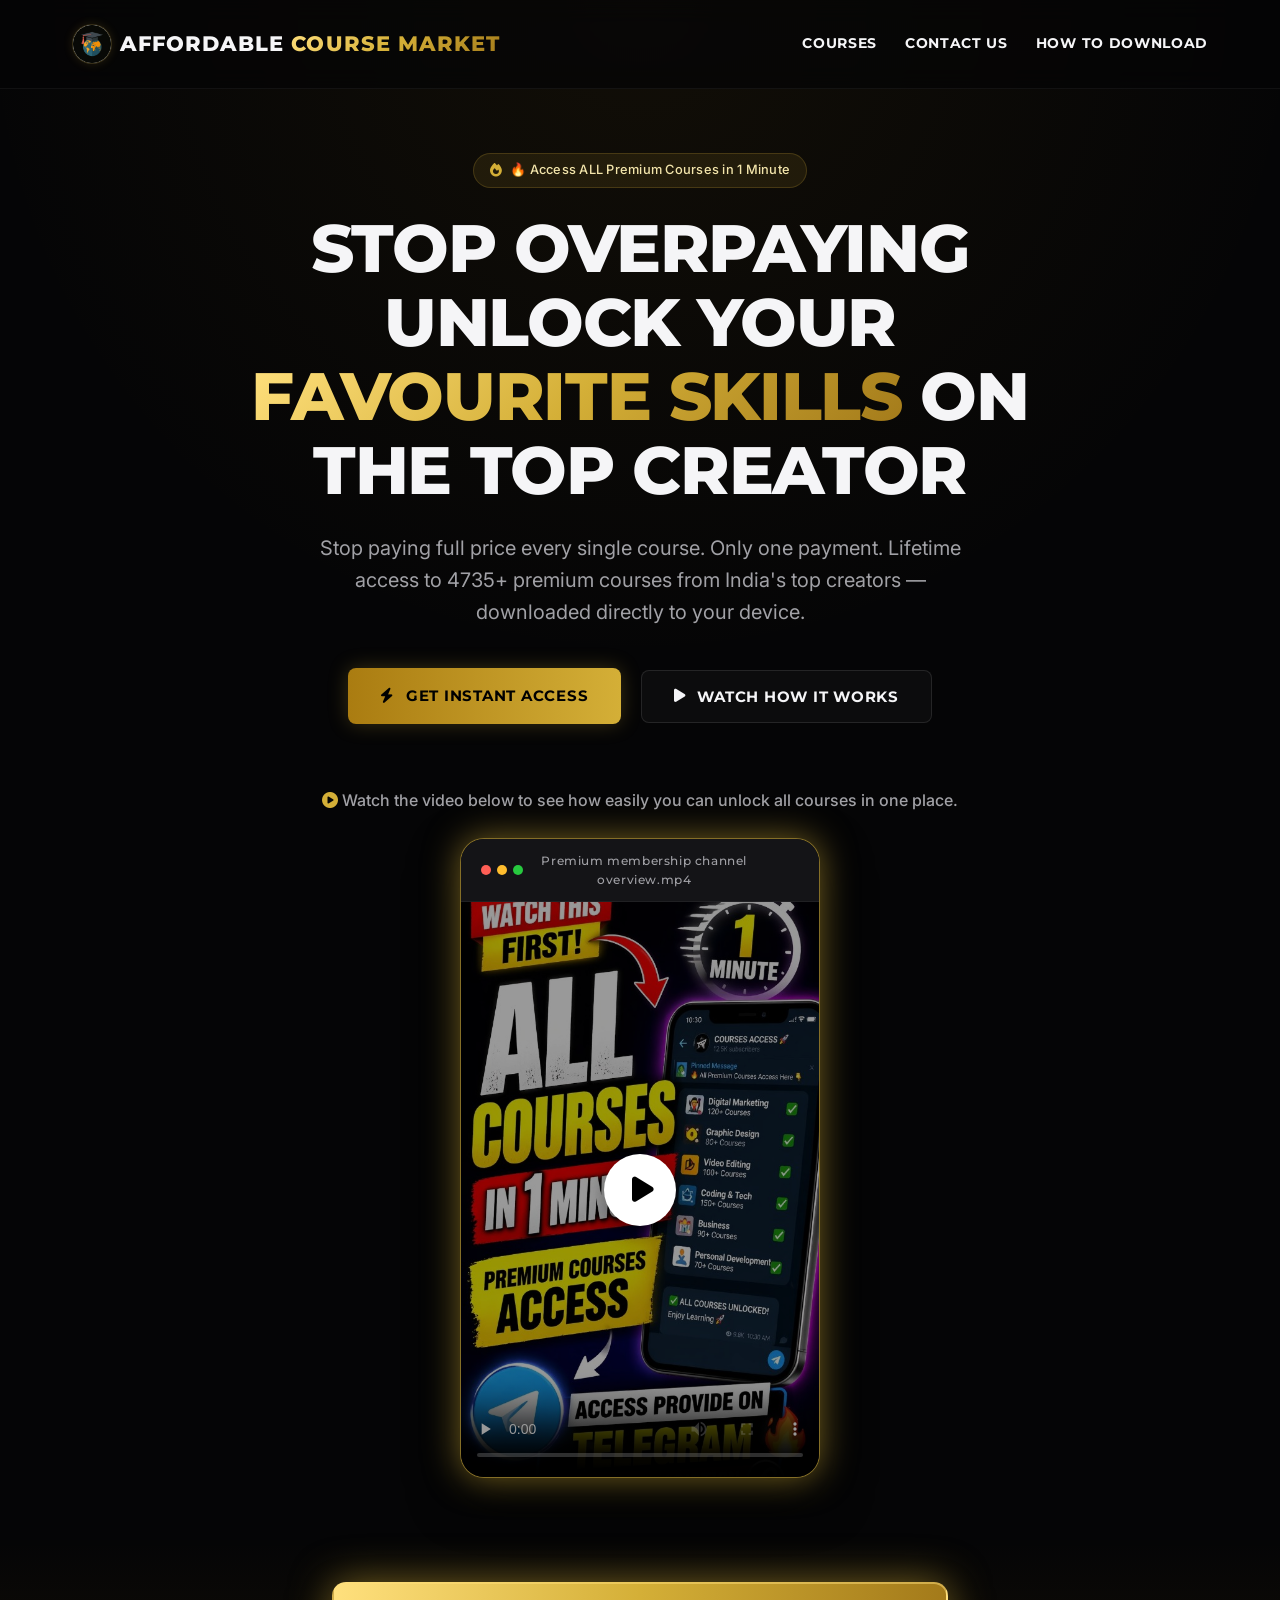
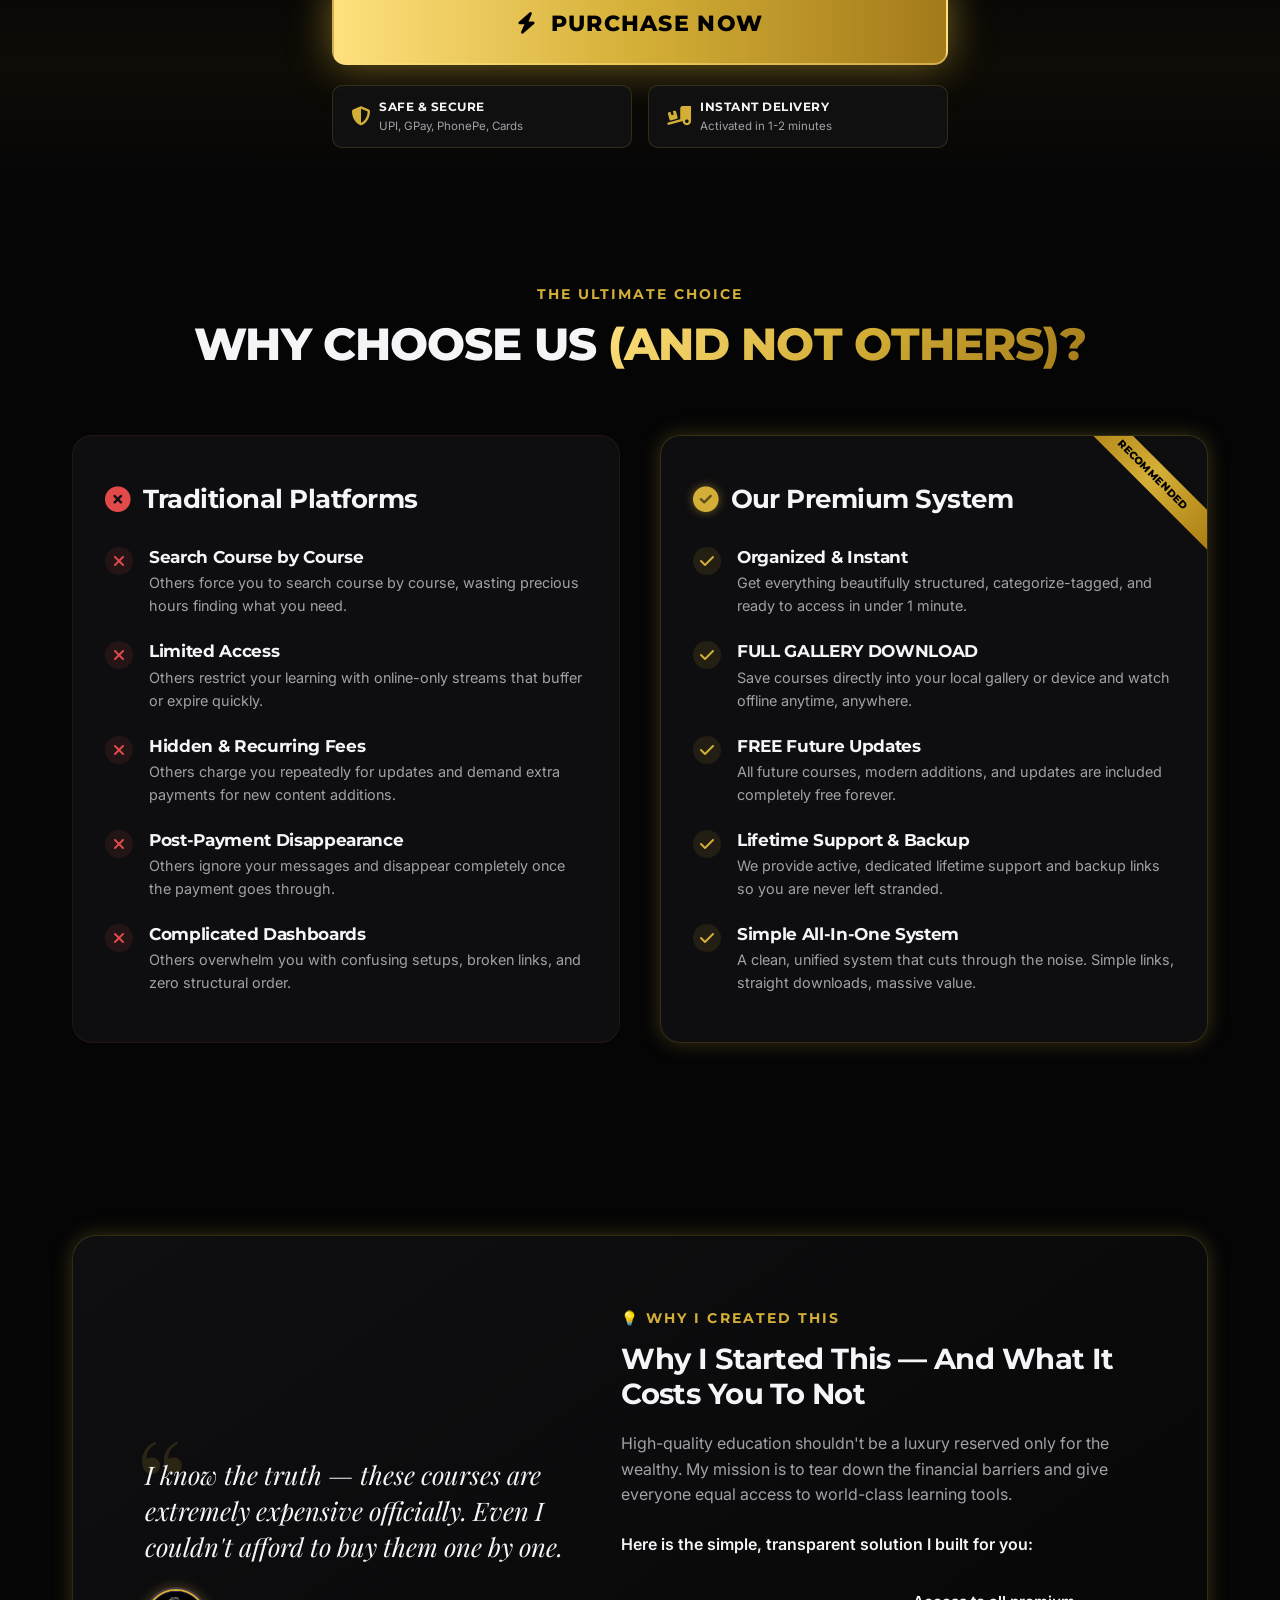
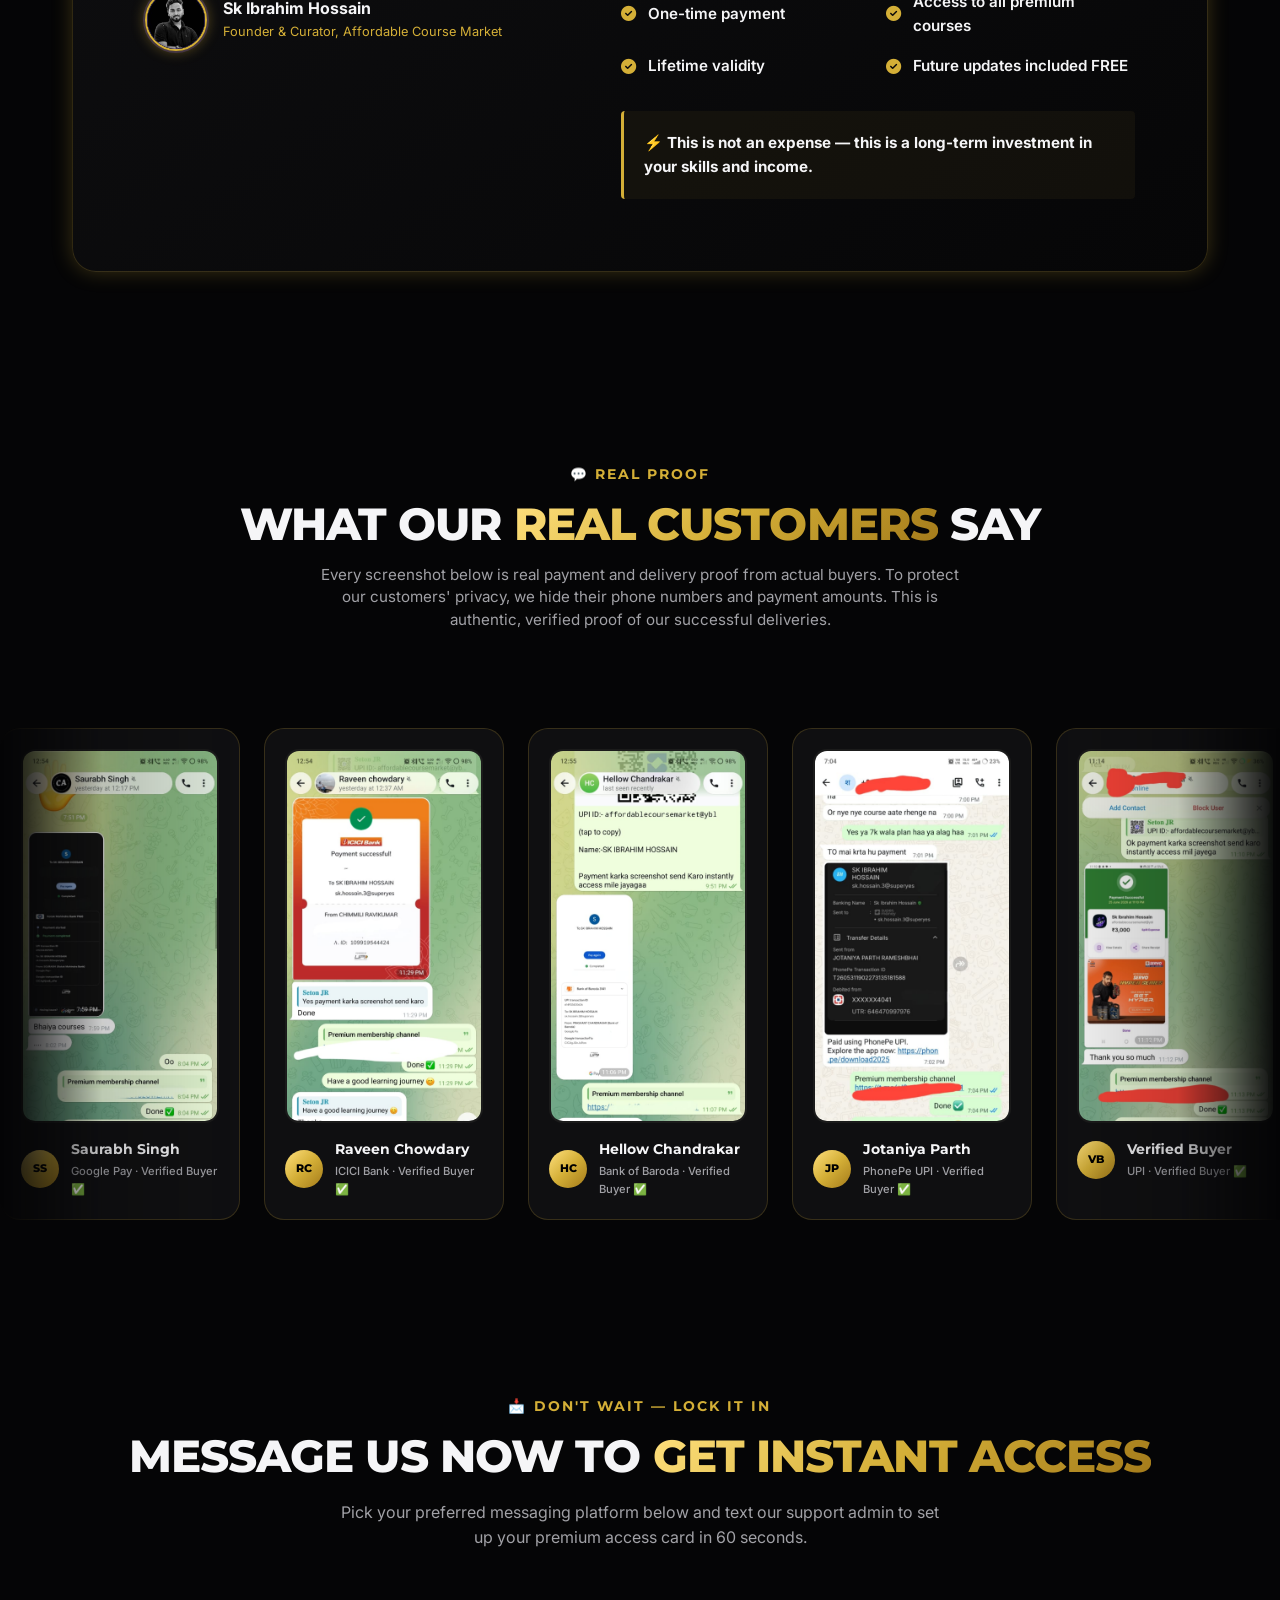
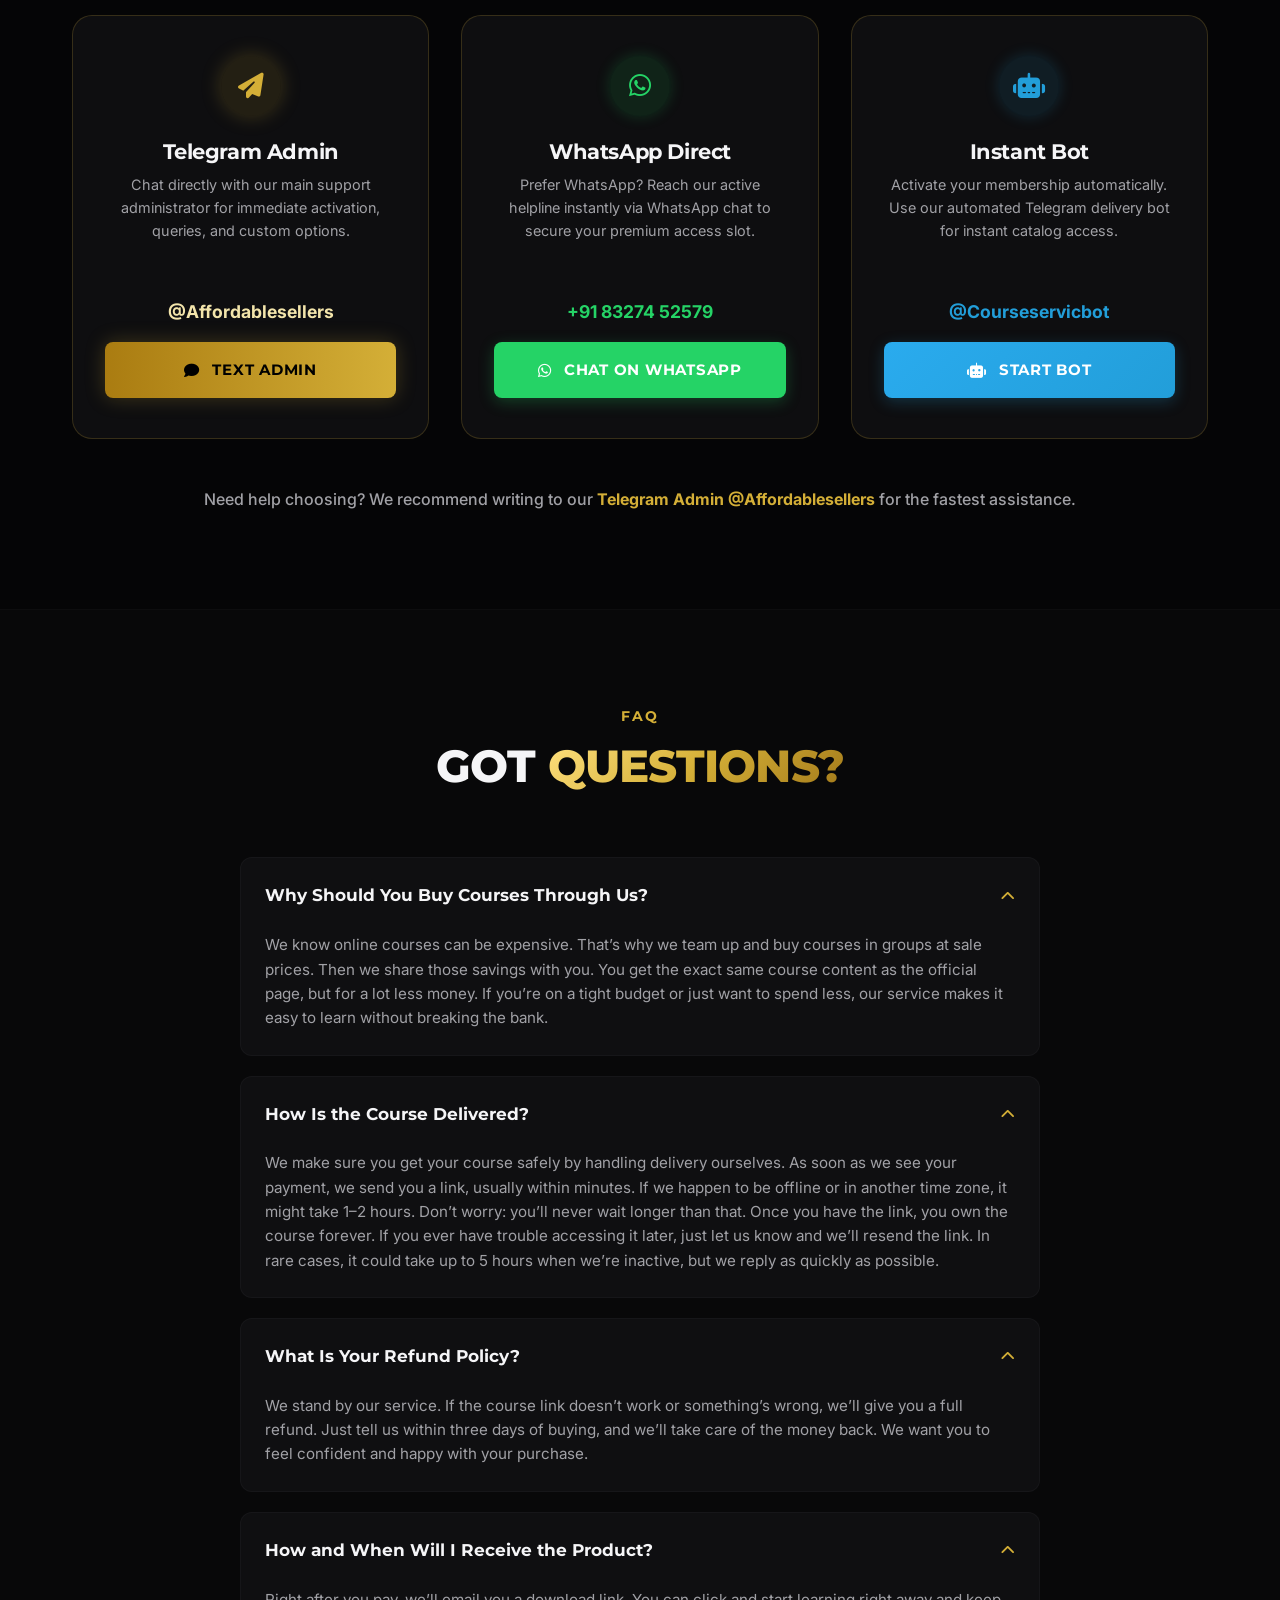
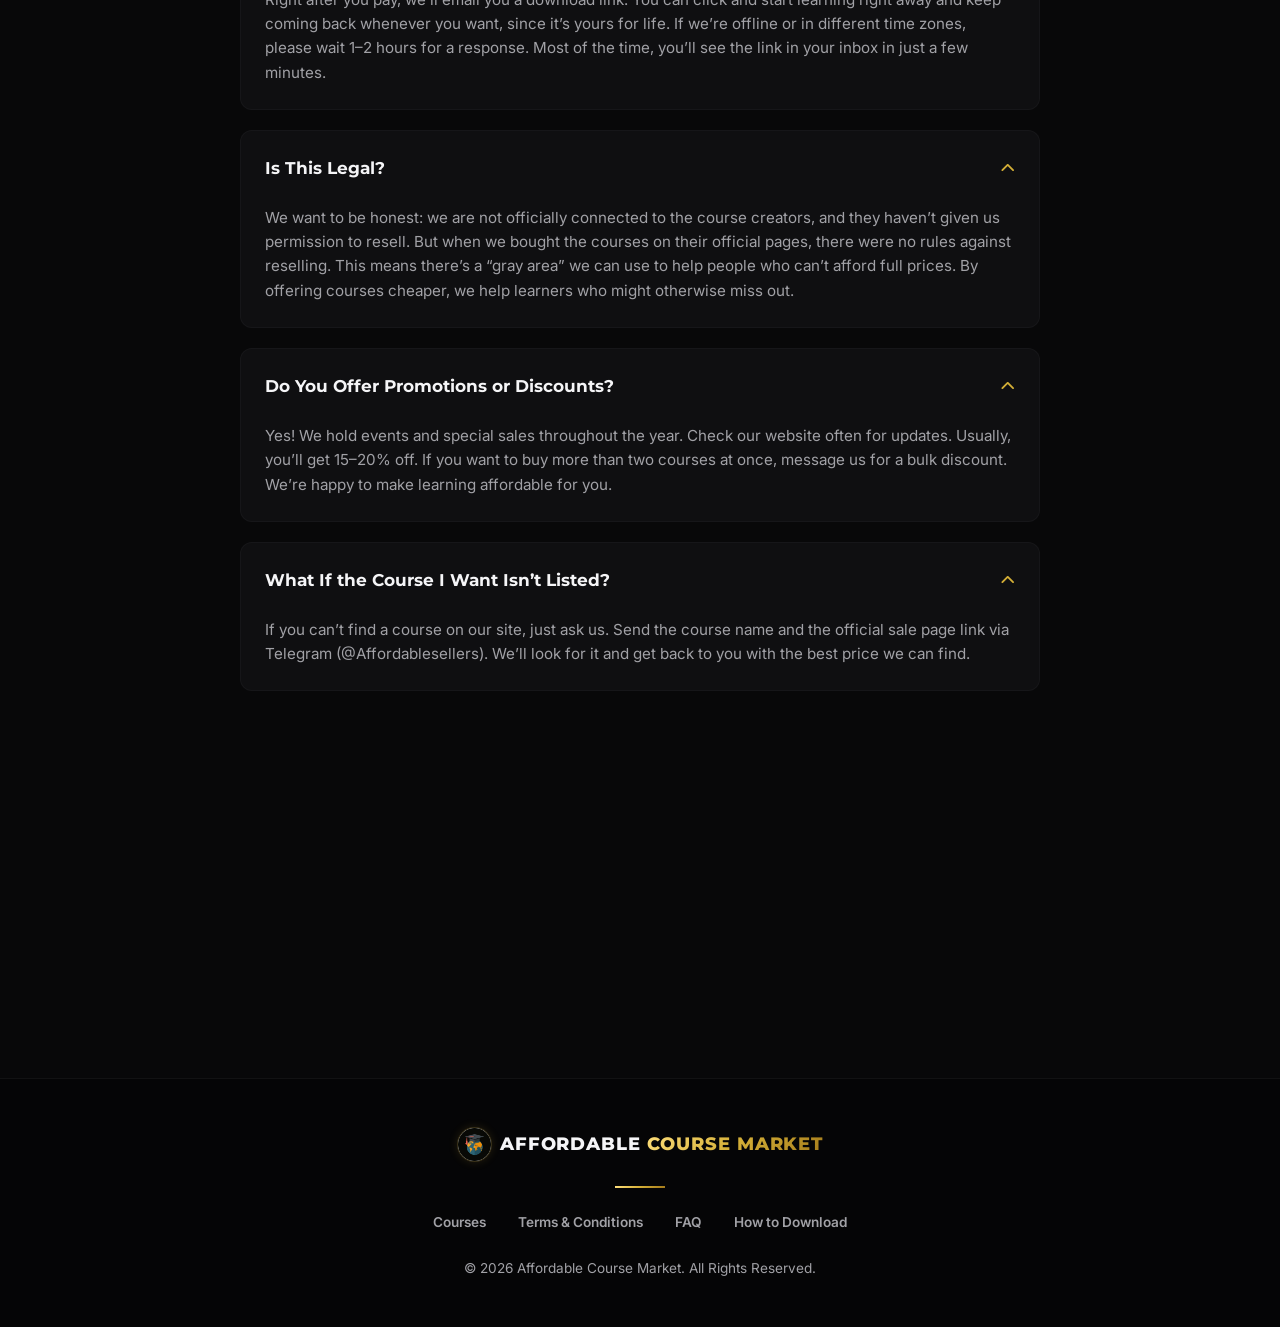
==== index.html @ 2d3ac6ec "Update Get Instant Access and Purchase Now buttons to link to courses.html" ====
<!DOCTYPE html>
<html lang="en">
<head>
    <meta charset="UTF-8">
    <meta name="viewport" content="width=device-width, initial-scale=1.0">
    <title>Affordable Course Market — Access Premium Courses Instantly</title>
    <meta name="description" content="Unlock ALL Premium Courses in just 1 minute. One payment. Lifetime access to 4735+ premium courses from India's top creators — downloaded directly to your device.">
    
    <!-- Google Fonts -->
    <link rel="preconnect" href="https://fonts.googleapis.com">
    <link rel="preconnect" href="https://fonts.gstatic.com" crossorigin>
    
    <!-- FontAwesome for Premium Icons -->
    <link rel="stylesheet" href="https://cdnjs.cloudflare.com/ajax/libs/font-awesome/6.4.0/css/all.min.css">
    
    <!-- Custom Stylesheet -->
    <link rel="stylesheet" href="style.css?v=1.2">
</head>
<body>

    <!-- --- Header / Navigation --- -->
    <header>
        <div class="container nav-container">
            <a href="#" class="logo">
                <img src="assets/logo.png" alt="Affordable Course Market Logo" class="logo-img">
                <span>Affordable <span class="gold-text">Course Market</span></span>
            </a>
            
            <nav class="nav-menu">
                <ul class="nav-links">
                    <li><a href="courses.html" class="nav-link">Courses</a></li>
                    <li><a href="#cta-hub" class="nav-link">Contact Us</a></li>
                    <li><a href="#" class="nav-link" id="open-download-nav">How to Download</a></li>
                </ul>
            </nav>
            

        </div>
    </header>

    <!-- --- Hero Section --- -->
    <section class="hero">
        <div class="container">
            <div class="hero-badge reveal">
                <div class="announcement-pill">
                    <i class="fa-solid fa-fire"></i>
                    <span>🔥 Access ALL Premium Courses in 1 Minute</span>
                </div>
            </div>
            
            <h1 class="hero-title reveal">
                Stop Overpaying <br>
                Unlock Your <span class="gold-text">Favourite Skills</span> On the Top Creator
            </h1>
            
            <p class="hero-subtitle reveal">
                Stop paying full price every single course. Only one payment. Lifetime access to 4735+ premium courses from India's top creators — downloaded directly to your device.
            </p>
            
            <div class="hero-ctas reveal">
                <a href="courses.html" class="btn btn-primary">
                    <i class="fa-solid fa-bolt"></i> Get Instant Access
                </a>
                <button class="btn btn-secondary" id="play-video-btn">
                    <i class="fa-solid fa-play"></i> Watch How it Works
                </button>
            </div>

            <!-- --- Video Showcase Section --- -->
            <div class="video-showcase reveal">
                <p class="video-caption" style="margin-bottom: 1.5rem; font-weight: 500; color: var(--text-secondary);">
                    <i class="fa-solid fa-circle-play" style="color: var(--gold-primary);"></i> Watch the video below to see how easily you can unlock all courses in one place.
                </p>
                <div class="video-container" id="main-video-container">
                    <div class="video-header">
                        <div class="window-dots">
                            <span class="red"></span>
                            <span class="yellow"></span>
                            <span class="green"></span>
                        </div>
                        <div class="video-title-bar">Premium membership channel overview.mp4</div>
                        <div style="width: 42px;"></div> <!-- visual spacer -->
                    </div>
                    <div class="video-player-wrapper">
                        <video id="main-video-player" controls preload="none" poster="assets/thumbnail.jpg" style="width: 100%; height: 100%; object-fit: cover; background: #000; border: none; outline: none; display: block;">
                            <source src="assets/Premium%20membership%20channel%20overview.mp4" type="video/mp4">
                            Your browser does not support the video tag.
                        </video>
                        <div class="video-play-overlay" id="video-play-overlay">
                            <div class="play-btn-circle">
                                <i class="fa-solid fa-play"></i>
                            </div>
                        </div>
                    </div>
                </div>
            </div>
        </div>
    </section>

    <!-- --- Purchase Now CTA Strip --- -->
    <section style="padding: 2.5rem 0; background: linear-gradient(180deg, rgba(5,5,6,0) 0%, rgba(170,124,17,0.06) 50%, rgba(5,5,6,0) 100%);">
        <div class="container" style="max-width: 680px;">

            <!-- Purchase Button -->
            <a href="courses.html" id="hero-purchase-btn"
               style="display: flex; align-items: center; justify-content: center; gap: 0.85rem;
                      width: 100%; padding: 1.4rem 2rem;
                      font-size: 1.35rem; font-family: 'Montserrat', sans-serif; font-weight: 800;
                      text-transform: uppercase; letter-spacing: 0.06em;
                      color: #000 !important; text-decoration: none;
                      background: linear-gradient(90deg, #FFE07D 0%, #D4AF37 50%, #A37A1A 100%);
                      border: 2px solid rgba(255,224,125,0.5);
                      border-radius: 14px; cursor: pointer;
                      box-shadow: 0 0 40px rgba(212,175,55,0.55), 0 8px 32px rgba(0,0,0,0.4);
                      animation: btn-glow-pulse 2s infinite;
                      transition: all 0.3s ease; margin-bottom: 1.25rem;">
                <i class="fa-solid fa-bolt"></i> Purchase Now
            </a>

            <!-- Trust Badges Row -->
            <div style="display: flex; gap: 1rem; justify-content: center; flex-wrap: wrap;">
                <div style="display: flex; align-items: center; gap: 0.6rem;
                            background: rgba(18,18,21,0.85); border: 1px solid rgba(212,175,55,0.18);
                            border-radius: 10px; padding: 0.7rem 1.1rem; flex: 1; min-width: 160px;">
                    <i class="fa-solid fa-shield-halved" style="color: var(--gold-primary); font-size: 1.2rem;"></i>
                    <div>
                        <div style="font-family: 'Montserrat',sans-serif; font-weight: 700; font-size: 0.78rem; color: var(--text-primary); text-transform: uppercase; letter-spacing: 0.04em;">Safe &amp; Secure</div>
                        <div style="font-size: 0.72rem; color: var(--text-secondary);">UPI, GPay, PhonePe, Cards</div>
                    </div>
                </div>
                <div style="display: flex; align-items: center; gap: 0.6rem;
                            background: rgba(18,18,21,0.85); border: 1px solid rgba(212,175,55,0.18);
                            border-radius: 10px; padding: 0.7rem 1.1rem; flex: 1; min-width: 160px;">
                    <i class="fa-solid fa-truck-ramp-box" style="color: var(--gold-primary); font-size: 1.2rem;"></i>
                    <div>
                        <div style="font-family: 'Montserrat',sans-serif; font-weight: 700; font-size: 0.78rem; color: var(--text-primary); text-transform: uppercase; letter-spacing: 0.04em;">Instant Delivery</div>
                        <div style="font-size: 0.72rem; color: var(--text-secondary);">Activated in 1-2 minutes</div>
                    </div>
                </div>
            </div>

        </div>
    </section>

    <!-- --- Us vs Others (Comparison) --- -->
    <section id="why-choose-us" class="comparison">
        <div class="container">
            <div class="section-header reveal">
                <span class="section-subtitle">The Ultimate Choice</span>
                <h2 class="section-title">Why Choose Us <span class="gold-text">(And Not Others)?</span></h2>
            </div>

            <div class="comparison-grid">
                <!-- Traditional / Others -->
                <div class="comp-card comp-card-others reveal">
                    <h3 class="comp-title">
                        <i class="fa-solid fa-circle-xmark"></i>
                        <span>Traditional Platforms</span>
                    </h3>
                    <ul class="comp-list">
                        <li class="comp-item">
                            <div class="comp-item-icon">
                                <i class="fa-solid fa-xmark"></i>
                            </div>
                            <div class="comp-text">
                                <h4>Search Course by Course</h4>
                                <p>Others force you to search course by course, wasting precious hours finding what you need.</p>
                            </div>
                        </li>
                        <li class="comp-item">
                            <div class="comp-item-icon">
                                <i class="fa-solid fa-xmark"></i>
                            </div>
                            <div class="comp-text">
                                <h4>Limited Access</h4>
                                <p>Others restrict your learning with online-only streams that buffer or expire quickly.</p>
                            </div>
                        </li>
                        <li class="comp-item">
                            <div class="comp-item-icon">
                                <i class="fa-solid fa-xmark"></i>
                            </div>
                            <div class="comp-text">
                                <h4>Hidden & Recurring Fees</h4>
                                <p>Others charge you repeatedly for updates and demand extra payments for new content additions.</p>
                            </div>
                        </li>
                        <li class="comp-item">
                            <div class="comp-item-icon">
                                <i class="fa-solid fa-xmark"></i>
                            </div>
                            <div class="comp-text">
                                <h4>Post-Payment Disappearance</h4>
                                <p>Others ignore your messages and disappear completely once the payment goes through.</p>
                            </div>
                        </li>
                        <li class="comp-item">
                            <div class="comp-item-icon">
                                <i class="fa-solid fa-xmark"></i>
                            </div>
                            <div class="comp-text">
                                <h4>Complicated Dashboards</h4>
                                <p>Others overwhelm you with confusing setups, broken links, and zero structural order.</p>
                            </div>
                        </li>
                    </ul>
                </div>

                <!-- Us / Affordable Course Market -->
                <div class="comp-card comp-card-us reveal">
                    <h3 class="comp-title">
                        <i class="fa-solid fa-circle-check"></i>
                        <span>Our Premium System</span>
                    </h3>
                    <ul class="comp-list">
                        <li class="comp-item">
                            <div class="comp-item-icon">
                                <i class="fa-solid fa-check"></i>
                            </div>
                            <div class="comp-text">
                                <h4>Organized & Instant</h4>
                                <p>Get everything beautifully structured, categorize-tagged, and ready to access in under 1 minute.</p>
                            </div>
                        </li>
                        <li class="comp-item">
                            <div class="comp-item-icon">
                                <i class="fa-solid fa-check"></i>
                            </div>
                            <div class="comp-text">
                                <h4>FULL GALLERY DOWNLOAD</h4>
                                <p>Save courses directly into your local gallery or device and watch offline anytime, anywhere.</p>
                            </div>
                        </li>
                        <li class="comp-item">
                            <div class="comp-item-icon">
                                <i class="fa-solid fa-check"></i>
                            </div>
                            <div class="comp-text">
                                <h4>FREE Future Updates</h4>
                                <p>All future courses, modern additions, and updates are included completely free forever.</p>
                            </div>
                        </li>
                        <li class="comp-item">
                            <div class="comp-item-icon">
                                <i class="fa-solid fa-check"></i>
                            </div>
                            <div class="comp-text">
                                <h4>Lifetime Support & Backup</h4>
                                <p>We provide active, dedicated lifetime support and backup links so you are never left stranded.</p>
                            </div>
                        </li>
                        <li class="comp-item">
                            <div class="comp-item-icon">
                                <i class="fa-solid fa-check"></i>
                            </div>
                            <div class="comp-text">
                                <h4>Simple All-In-One System</h4>
                                <p>A clean, unified system that cuts through the noise. Simple links, straight downloads, massive value.</p>
                            </div>
                        </li>
                    </ul>
                </div>
            </div>
        </div>
    </section>

    <!-- --- Why I Created This (Founder's Message) --- -->
    <section id="our-vision" class="story">
        <div class="container">
            <div class="story-wrapper reveal">
                <div class="story-quote-box">
                    <span class="quote-mark">“</span>
                    <blockquote class="story-quote">
                        I know the truth — these courses are extremely expensive officially. Even I couldn't afford to buy them one by one.
                    </blockquote>
                    <div class="story-author">
                        <img src="assets/founder-photo.png" alt="Sk Ibrahim Hossain — Founder" style="width: 62px; height: 62px; border-radius: 50%; object-fit: cover; border: 2.5px solid var(--gold-primary); box-shadow: 0 0 14px rgba(212,175,55,0.45), 0 0 0 2px rgba(100,70,200,0.3); flex-shrink: 0;">
                        <div class="author-details">
                            <h5>Sk Ibrahim Hossain</h5>
                            <p>Founder & Curator, Affordable Course Market</p>
                        </div>
                    </div>
                </div>
                <div class="story-content">
                    <span class="section-subtitle">💡 Why I Created This</span>
                    <h3>Why I Started This — And What It Costs You To Not</h3>
                    <p>
                        High-quality education shouldn't be a luxury reserved only for the wealthy. My mission is to tear down the financial barriers and give everyone equal access to world-class learning tools.
                    </p>
                    <p style="color: var(--text-primary); font-weight: 600; margin-bottom: 2rem;">
                        Here is the simple, transparent solution I built for you:
                    </p>
                    <ul class="story-bullets">
                        <li class="story-bullet-item">
                            <i class="fa-solid fa-circle-check"></i> One-time payment
                        </li>
                        <li class="story-bullet-item">
                            <i class="fa-solid fa-circle-check"></i> Access to all premium courses
                        </li>
                        <li class="story-bullet-item">
                            <i class="fa-solid fa-circle-check"></i> Lifetime validity
                        </li>
                        <li class="story-bullet-item">
                            <i class="fa-solid fa-circle-check"></i> Future updates included FREE
                        </li>
                    </ul>
                    <div style="margin-top: 2rem; padding: 1.25rem; background: rgba(212,175,55,0.05); border-left: 3px solid var(--gold-primary); border-radius: 4px;">
                        <p style="margin: 0; font-size: 0.95rem; font-weight: 700; color: var(--text-primary);">
                            ⚡ This is not an expense — this is a long-term investment in your skills and income.
                        </p>
                    </div>
                </div>
            </div>
        </div>
    </section>

    <!-- --- Real Customer Testimonials Carousel --- -->
    <section class="testimonials-section">
        <div class="container">
            <div class="section-header reveal">
                <span class="section-subtitle">💬 Real Proof</span>
                <h2 class="section-title">What Our <span class="gold-text">Real Customers</span> Say</h2>
                <p style="max-width:650px; margin: 0.75rem auto 0; color: var(--text-secondary); font-size: 0.95rem; line-height: 1.5;">Every screenshot below is real payment and delivery proof from actual buyers. To protect our customers' privacy, we hide their phone numbers and payment amounts. This is authentic, verified proof of our successful deliveries.</p>
            </div>
        </div>

        <!-- Infinite Auto-Scroll Carousel Track -->
        <div class="testimonial-track-wrapper">
            <div class="testimonial-track" id="testimonial-track">
                <!-- Cards (duplicated below for seamless infinite loop) -->
                <div class="testimonial-card">
                    <div class="phone-frame">
                        <img src="assets/testimonials/t1.jpg" alt="Customer Saurabh Singh payment proof" loading="lazy">
                    </div>
                    <div class="testimonial-meta">
                        <div class="t-avatar">SS</div>
                        <div>
                            <strong>Saurabh Singh</strong>
                            <span>Google Pay · Verified Buyer ✅</span>
                        </div>
                    </div>
                </div>

                <div class="testimonial-card">
                    <div class="phone-frame">
                        <img src="assets/testimonials/t2.jpg" alt="Customer Raveen Chowdary payment proof" loading="lazy">
                    </div>
                    <div class="testimonial-meta">
                        <div class="t-avatar">RC</div>
                        <div>
                            <strong>Raveen Chowdary</strong>
                            <span>ICICI Bank · Verified Buyer ✅</span>
                        </div>
                    </div>
                </div>

                <div class="testimonial-card">
                    <div class="phone-frame">
                        <img src="assets/testimonials/t3.jpg" alt="Customer Hellow Chandrakar payment proof" loading="lazy">
                    </div>
                    <div class="testimonial-meta">
                        <div class="t-avatar">HC</div>
                        <div>
                            <strong>Hellow Chandrakar</strong>
                            <span>Bank of Baroda · Verified Buyer ✅</span>
                        </div>
                    </div>
                </div>

                <div class="testimonial-card">
                    <div class="phone-frame">
                        <img src="assets/testimonials/t4.jpg" alt="Customer Jotaniya Parth payment proof" loading="lazy">
                    </div>
                    <div class="testimonial-meta">
                        <div class="t-avatar">JP</div>
                        <div>
                            <strong>Jotaniya Parth</strong>
                            <span>PhonePe UPI · Verified Buyer ✅</span>
                        </div>
                    </div>
                </div>

                <div class="testimonial-card">
                    <div class="phone-frame">
                        <img src="assets/testimonials/t5.jpg" alt="Customer payment proof via UPI" loading="lazy">
                    </div>
                    <div class="testimonial-meta">
                        <div class="t-avatar">VB</div>
                        <div>
                            <strong>Verified Buyer</strong>
                            <span>UPI · Verified Buyer ✅</span>
                        </div>
                    </div>
                </div>

                <div class="testimonial-card">
                    <div class="phone-frame">
                        <img src="assets/testimonials/t6.jpg" alt="Customer Arvind payment proof" loading="lazy">
                    </div>
                    <div class="testimonial-meta">
                        <div class="t-avatar">AR</div>
                        <div>
                            <strong>Arvind</strong>
                            <span>PhonePe · Verified Buyer ✅</span>
                        </div>
                    </div>
                </div>

                <div class="testimonial-card">
                    <div class="phone-frame">
                        <img src="assets/testimonials/t7.jpg" alt="Customer Mukul payment proof" loading="lazy">
                    </div>
                    <div class="testimonial-meta">
                        <div class="t-avatar">MK</div>
                        <div>
                            <strong>Mukul</strong>
                            <span>Paytm · Verified Buyer ✅</span>
                        </div>
                    </div>
                </div>

                <div class="testimonial-card">
                    <div class="phone-frame">
                        <img src="assets/testimonials/t8.jpg" alt="Customer Reton payment proof" loading="lazy">
                    </div>
                    <div class="testimonial-meta">
                        <div class="t-avatar">RT</div>
                        <div>
                            <strong>Reton</strong>
                            <span>Paytm · Verified Buyer ✅</span>
                        </div>
                    </div>
                </div>

                <!-- DUPLICATE set for seamless infinite loop -->
                <div class="testimonial-card">
                    <div class="phone-frame">
                        <img src="assets/testimonials/t1.jpg" alt="Customer Saurabh Singh payment proof" loading="lazy">
                    </div>
                    <div class="testimonial-meta">
                        <div class="t-avatar">SS</div>
                        <div>
                            <strong>Saurabh Singh</strong>
                            <span>Google Pay · Verified Buyer ✅</span>
                        </div>
                    </div>
                </div>

                <div class="testimonial-card">
                    <div class="phone-frame">
                        <img src="assets/testimonials/t2.jpg" alt="Customer Raveen Chowdary payment proof" loading="lazy">
                    </div>
                    <div class="testimonial-meta">
                        <div class="t-avatar">RC</div>
                        <div>
                            <strong>Raveen Chowdary</strong>
                            <span>ICICI Bank · Verified Buyer ✅</span>
                        </div>
                    </div>
                </div>

                <div class="testimonial-card">
                    <div class="phone-frame">
                        <img src="assets/testimonials/t3.jpg" alt="Customer Hellow Chandrakar payment proof" loading="lazy">
                    </div>
                    <div class="testimonial-meta">
                        <div class="t-avatar">HC</div>
                        <div>
                            <strong>Hellow Chandrakar</strong>
                            <span>Bank of Baroda · Verified Buyer ✅</span>
                        </div>
                    </div>
                </div>

                <div class="testimonial-card">
                    <div class="phone-frame">
                        <img src="assets/testimonials/t4.jpg" alt="Customer Jotaniya Parth payment proof" loading="lazy">
                    </div>
                    <div class="testimonial-meta">
                        <div class="t-avatar">JP</div>
                        <div>
                            <strong>Jotaniya Parth</strong>
                            <span>PhonePe UPI · Verified Buyer ✅</span>
                        </div>
                    </div>
                </div>

                <div class="testimonial-card">
                    <div class="phone-frame">
                        <img src="assets/testimonials/t5.jpg" alt="Customer payment proof via UPI" loading="lazy">
                    </div>
                    <div class="testimonial-meta">
                        <div class="t-avatar">VB</div>
                        <div>
                            <strong>Verified Buyer</strong>
                            <span>UPI · Verified Buyer ✅</span>
                        </div>
                    </div>
                </div>

                <div class="testimonial-card">
                    <div class="phone-frame">
                        <img src="assets/testimonials/t6.jpg" alt="Customer Arvind payment proof" loading="lazy">
                    </div>
                    <div class="testimonial-meta">
                        <div class="t-avatar">AR</div>
                        <div>
                            <strong>Arvind</strong>
                            <span>PhonePe · Verified Buyer ✅</span>
                        </div>
                    </div>
                </div>

                <div class="testimonial-card">
                    <div class="phone-frame">
                        <img src="assets/testimonials/t7.jpg" alt="Customer Mukul payment proof" loading="lazy">
                    </div>
                    <div class="testimonial-meta">
                        <div class="t-avatar">MK</div>
                        <div>
                            <strong>Mukul</strong>
                            <span>Paytm · Verified Buyer ✅</span>
                        </div>
                    </div>
                </div>

                <div class="testimonial-card">
                    <div class="phone-frame">
                        <img src="assets/testimonials/t8.jpg" alt="Customer Reton payment proof" loading="lazy">
                    </div>
                    <div class="testimonial-meta">
                        <div class="t-avatar">RT</div>
                        <div>
                            <strong>Reton</strong>
                            <span>Paytm · Verified Buyer ✅</span>
                        </div>
                    </div>
                </div>

                <div class="testimonial-card">
                    <div class="phone-frame">
                        <img src="assets/testimonials/t2.jpg" alt="Customer Raveen Chowdary payment proof" loading="lazy">
                    </div>
                    <div class="testimonial-meta">
                        <div class="t-avatar">RC</div>
                        <div>
                            <strong>Raveen Chowdary</strong>
                            <span>ICICI Bank · Verified Buyer ✅</span>
                        </div>
                    </div>
                </div>

                <div class="testimonial-card">
                    <div class="phone-frame">
                        <img src="assets/testimonials/t3.jpg" alt="Customer Hellow Chandrakar payment proof" loading="lazy">
                    </div>
                    <div class="testimonial-meta">
                        <div class="t-avatar">HC</div>
                        <div>
                            <strong>Hellow Chandrakar</strong>
                            <span>Bank of Baroda · Verified Buyer ✅</span>
                        </div>
                    </div>
                </div>

                <div class="testimonial-card">
                    <div class="phone-frame">
                        <img src="assets/testimonials/t4.jpg" alt="Customer Jotaniya Parth payment proof" loading="lazy">
                    </div>
                    <div class="testimonial-meta">
                        <div class="t-avatar">JP</div>
                        <div>
                            <strong>Jotaniya Parth</strong>
                            <span>PhonePe UPI · Verified Buyer ✅</span>
                        </div>
                    </div>
                </div>

                <div class="testimonial-card">
                    <div class="phone-frame">
                        <img src="assets/testimonials/t5.jpg" alt="International customer payment proof" loading="lazy">
                    </div>
                    <div class="testimonial-meta">
                        <div class="t-avatar">IN</div>
                        <div>
                            <strong>International Buyer</strong>
                            <span>USDT · Verified Buyer ✅</span>
                        </div>
                    </div>
                </div>

                <!-- DUPLICATE set for seamless infinite loop -->
                <div class="testimonial-card">
                    <div class="phone-frame">
                        <img src="assets/testimonials/t1.jpg" alt="Customer Saurabh Singh payment proof" loading="lazy">
                    </div>
                    <div class="testimonial-meta">
                        <div class="t-avatar">SS</div>
                        <div>
                            <strong>Saurabh Singh</strong>
                            <span>Google Pay · Verified Buyer ✅</span>
                        </div>
                    </div>
                </div>

                <div class="testimonial-card">
                    <div class="phone-frame">
                        <img src="assets/testimonials/t2.jpg" alt="Customer Raveen Chowdary payment proof" loading="lazy">
                    </div>
                    <div class="testimonial-meta">
                        <div class="t-avatar">RC</div>
                        <div>
                            <strong>Raveen Chowdary</strong>
                            <span>ICICI Bank · Verified Buyer ✅</span>
                        </div>
                    </div>
                </div>

                <div class="testimonial-card">
                    <div class="phone-frame">
                        <img src="assets/testimonials/t3.jpg" alt="Customer Hellow Chandrakar payment proof" loading="lazy">
                    </div>
                    <div class="testimonial-meta">
                        <div class="t-avatar">HC</div>
                        <div>
                            <strong>Hellow Chandrakar</strong>
                            <span>Bank of Baroda · Verified Buyer ✅</span>
                        </div>
                    </div>
                </div>

                <div class="testimonial-card">
                    <div class="phone-frame">
                        <img src="assets/testimonials/t4.jpg" alt="Customer Jotaniya Parth payment proof" loading="lazy">
                    </div>
                    <div class="testimonial-meta">
                        <div class="t-avatar">JP</div>
                        <div>
                            <strong>Jotaniya Parth</strong>
                            <span>PhonePe UPI · Verified Buyer ✅</span>
                        </div>
                    </div>
                </div>

                <div class="testimonial-card">
                    <div class="phone-frame">
                        <img src="assets/testimonials/t5.jpg" alt="Customer payment proof via UPI" loading="lazy">
                    </div>
                    <div class="testimonial-meta">
                        <div class="t-avatar">VB</div>
                        <div>
                            <strong>Verified Buyer</strong>
                            <span>UPI · Verified Buyer ✅</span>
                        </div>
                    </div>
                </div>

                <div class="testimonial-card">
                    <div class="phone-frame">
                        <img src="assets/testimonials/t6.jpg" alt="Customer Arvind payment proof" loading="lazy">
                    </div>
                    <div class="testimonial-meta">
                        <div class="t-avatar">AR</div>
                        <div>
                            <strong>Arvind</strong>
                            <span>PhonePe · Verified Buyer ✅</span>
                        </div>
                    </div>
                </div>

                <div class="testimonial-card">
                    <div class="phone-frame">
                        <img src="assets/testimonials/t7.jpg" alt="Customer Mukul payment proof" loading="lazy">
                    </div>
                    <div class="testimonial-meta">
                        <div class="t-avatar">MK</div>
                        <div>
                            <strong>Mukul</strong>
                            <span>Paytm · Verified Buyer ✅</span>
                        </div>
                    </div>
                </div>

                <div class="testimonial-card">
                    <div class="phone-frame">
                        <img src="assets/testimonials/t8.jpg" alt="Customer Reton payment proof" loading="lazy">
                    </div>
                    <div class="testimonial-meta">
                        <div class="t-avatar">RT</div>
                        <div>
                            <strong>Reton</strong>
                            <span>Paytm · Verified Buyer ✅</span>
                        </div>
                    </div>
                </div>

                <div class="testimonial-card">
                    <div class="phone-frame">
                        <img src="assets/testimonials/t9.jpg" alt="International USDT buyer payment proof" loading="lazy">
                    </div>
                    <div class="testimonial-meta">
                        <div class="t-avatar">IN</div>
                        <div>
                            <strong>International Buyer</strong>
                            <span>USDT · Verified Buyer ✅</span>
                        </div>
                    </div>
                </div>

                <div class="testimonial-card">
                    <div class="phone-frame">
                        <img src="assets/testimonials/t10.jpg" alt="Repeat buyer payment proof Paytm" loading="lazy">
                    </div>
                    <div class="testimonial-meta">
                        <div class="t-avatar">RB</div>
                        <div>
                            <strong>Repeat Buyer</strong>
                            <span>Paytm · 2x Verified Buyer ✅</span>
                        </div>
                    </div>
                </div>

                <div class="testimonial-card">
                    <div class="phone-frame">
                        <img src="assets/testimonials/t11.jpg" alt="Customer Google Pay payment proof" loading="lazy">
                    </div>
                    <div class="testimonial-meta">
                        <div class="t-avatar">GP</div>
                        <div>
                            <strong>Verified Buyer</strong>
                            <span>Google Pay · Verified Buyer ✅</span>
                        </div>
                    </div>
                </div>
            </div>
        </div>
    </section>

    <!-- --- CTA Hub / Contact Section --- -->
    <section id="cta-hub" class="cta-hub">
        <div class="container">
            <div class="section-header reveal">
                <span class="section-subtitle">📩 Don't Wait — Lock it in</span>
                <h2 class="section-title">Message Us Now To <span class="gold-text">Get Instant Access</span></h2>
                <p style="max-width: 600px; margin: 1rem auto 0 auto; color: var(--text-secondary);">
                    Pick your preferred messaging platform below and text our support admin to set up your premium access card in 60 seconds.
                </p>
            </div>

            <div class="cta-grid">
                <!-- Telegram Admin -->
                <div class="cta-card cta-card-admin reveal">
                    <div class="cta-card-top">
                        <div class="cta-icon-wrapper">
                            <i class="fa-solid fa-paper-plane"></i>
                        </div>
                        <h3>Telegram Admin</h3>
                        <p>Chat directly with our main support administrator for immediate activation, queries, and custom options.</p>
                    </div>
                    <div class="cta-card-bottom" style="margin-top: 1.5rem;">
                        <span style="display:block; font-weight:700; color: var(--gold-light); margin-bottom: 1rem; font-size:1.1rem;">@Affordablesellers</span>
                        <a href="https://t.me/Affordablesellers" target="_blank" rel="noopener" class="btn btn-primary" style="width: 100%;">
                            <i class="fa-solid fa-comment"></i> Text Admin
                        </a>
                    </div>
                </div>

                <!-- WhatsApp -->
                <div class="cta-card cta-card-whatsapp reveal">
                    <div class="cta-card-top">
                        <div class="cta-icon-wrapper">
                            <i class="fa-brands fa-whatsapp"></i>
                        </div>
                        <h3>WhatsApp Direct</h3>
                        <p>Prefer WhatsApp? Reach our active helpline instantly via WhatsApp chat to secure your premium access slot.</p>
                    </div>
                    <div class="cta-card-bottom" style="margin-top: 1.5rem;">
                        <span style="display:block; font-weight:700; color: #25D366; margin-bottom: 1rem; font-size:1.1rem;">+91 83274 52579</span>
                        <a href="https://wa.me/918327452579" target="_blank" rel="noopener" class="btn btn-whatsapp" style="width: 100%;">
                            <i class="fa-brands fa-whatsapp"></i> Chat on WhatsApp
                        </a>
                    </div>
                </div>

                <!-- Telegram Bot -->
                <div class="cta-card cta-card-bot reveal">
                    <div class="cta-card-top">
                        <div class="cta-icon-wrapper">
                            <i class="fa-solid fa-robot"></i>
                        </div>
                        <h3>Instant Bot</h3>
                        <p>Activate your membership automatically. Use our automated Telegram delivery bot for instant catalog access.</p>
                    </div>
                    <div class="cta-card-bottom" style="margin-top: 1.5rem;">
                        <span style="display:block; font-weight:700; color: #229ED9; margin-bottom: 1rem; font-size:1.1rem;">@Courseservicbot</span>
                        <a href="https://t.me/Courseservicbot" target="_blank" rel="noopener" class="btn btn-bot" style="width: 100%;">
                            <i class="fa-solid fa-robot"></i> Start Bot
                        </a>
                    </div>
                </div>
            </div>

            <p class="cta-footer-text reveal">
                Need help choosing? We recommend writing to our <a href="https://t.me/Affordablesellers" target="_blank" rel="noopener">Telegram Admin @Affordablesellers</a> for the fastest assistance.
            </p>
        </div>
    </section>

    <!-- --- FAQ Section --- -->
    <section id="faq" class="faq">
        <div class="container">
            <div class="section-header reveal">
                <span class="section-subtitle">FAQ</span>
                <h2 class="section-title">Got <span class="gold-text">Questions?</span></h2>
            </div>

            <div class="faq-list">
                <div class="faq-item reveal">
                    <div class="faq-question">
                        <span>Why Should You Buy Courses Through Us?</span>
                        <i class="fa-solid fa-chevron-down faq-toggle-icon"></i>
                    </div>
                    <div class="faq-answer">
                        <p>We know online courses can be expensive. That’s why we team up and buy courses in groups at sale prices. Then we share those savings with you. You get the exact same course content as the official page, but for a lot less money. If you’re on a tight budget or just want to spend less, our service makes it easy to learn without breaking the bank.</p>
                    </div>
                </div>

                <div class="faq-item reveal">
                    <div class="faq-question">
                        <span>How Is the Course Delivered?</span>
                        <i class="fa-solid fa-chevron-down faq-toggle-icon"></i>
                    </div>
                    <div class="faq-answer">
                        <p>We make sure you get your course safely by handling delivery ourselves. As soon as we see your payment, we send you a link, usually within minutes. If we happen to be offline or in another time zone, it might take 1–2 hours. Don’t worry: you’ll never wait longer than that. Once you have the link, you own the course forever. If you ever have trouble accessing it later, just let us know and we’ll resend the link. In rare cases, it could take up to 5 hours when we’re inactive, but we reply as quickly as possible.</p>
                    </div>
                </div>

                <div class="faq-item reveal">
                    <div class="faq-question">
                        <span>What Is Your Refund Policy?</span>
                        <i class="fa-solid fa-chevron-down faq-toggle-icon"></i>
                    </div>
                    <div class="faq-answer">
                        <p>We stand by our service. If the course link doesn’t work or something’s wrong, we’ll give you a full refund. Just tell us within three days of buying, and we’ll take care of the money back. We want you to feel confident and happy with your purchase.</p>
                    </div>
                </div>

                <div class="faq-item reveal">
                    <div class="faq-question">
                        <span>How and When Will I Receive the Product?</span>
                        <i class="fa-solid fa-chevron-down faq-toggle-icon"></i>
                    </div>
                    <div class="faq-answer">
                        <p>Right after you pay, we’ll email you a download link. You can click and start learning right away and keep coming back whenever you want, since it’s yours for life. If we’re offline or in different time zones, please wait 1–2 hours for a response. Most of the time, you’ll see the link in your inbox in just a few minutes.</p>
                    </div>
                </div>

                <div class="faq-item reveal">
                    <div class="faq-question">
                        <span>Is This Legal?</span>
                        <i class="fa-solid fa-chevron-down faq-toggle-icon"></i>
                    </div>
                    <div class="faq-answer">
                        <p>We want to be honest: we are not officially connected to the course creators, and they haven’t given us permission to resell. But when we bought the courses on their official pages, there were no rules against reselling. This means there’s a “gray area” we can use to help people who can’t afford full prices. By offering courses cheaper, we help learners who might otherwise miss out.</p>
                    </div>
                </div>

                <div class="faq-item reveal">
                    <div class="faq-question">
                        <span>Do You Offer Promotions or Discounts?</span>
                        <i class="fa-solid fa-chevron-down faq-toggle-icon"></i>
                    </div>
                    <div class="faq-answer">
                        <p>Yes! We hold events and special sales throughout the year. Check our website often for updates. Usually, you’ll get 15–20% off. If you want to buy more than two courses at once, message us for a bulk discount. We’re happy to make learning affordable for you.</p>
                    </div>
                </div>

                <div class="faq-item reveal">
                    <div class="faq-question">
                        <span>What If the Course I Want Isn’t Listed?</span>
                        <i class="fa-solid fa-chevron-down faq-toggle-icon"></i>
                    </div>
                    <div class="faq-answer">
                        <p>If you can’t find a course on our site, just ask us. Send the course name and the official sale page link via Telegram (@Affordablesellers). We’ll look for it and get back to you with the best price we can find.</p>
                    </div>
                </div>

                <div class="faq-item reveal">
                    <div class="faq-question">
                        <span>How Do You Keep My Information Secure?</span>
                        <i class="fa-solid fa-chevron-down faq-toggle-icon"></i>
                    </div>
                    <div class="faq-answer">
                        <p>We take your privacy seriously. When you sign up, all your info and email address are encrypted and anonymized. We use a private server to send links, so your data stays safe. You can trust us to protect your details.</p>
                    </div>
                </div>

                <div class="faq-item reveal">
                    <div class="faq-question">
                        <span>How Long Will I Have Access to the Course?</span>
                        <i class="fa-solid fa-chevron-down faq-toggle-icon"></i>
                    </div>
                    <div class="faq-answer">
                        <p>Forever! Once you buy a course, it’s yours to keep. You can come back and review the materials whenever you like—weeks, months, or years later.</p>
                    </div>
                </div>

                <div class="faq-item reveal">
                    <div class="faq-question">
                        <span>How Can I Get Support If I Need It?</span>
                        <i class="fa-solid fa-chevron-down faq-toggle-icon"></i>
                    </div>
                    <div class="faq-answer">
                        <p>We want to help you anytime you need it. If you have questions or run into problems, message us on Telegram (@Affordablesellers). We check messages regularly and will answer as soon as we can. Your learning success matters to us.</p>
                    </div>
                </div>
            </div>
        </div>
    </section>

    <!-- --- Footer --- -->
    <footer>
        <div class="container">
            <div class="footer-logo">
                <a href="#" class="logo" style="font-size: 1.1rem;">
                    <img src="assets/logo.png" alt="Affordable Course Market Logo" class="logo-img" style="width: 35px; height: 35px;">
                    <span>Affordable <span class="gold-text">Course Market</span></span>
                </a>
            </div>

            <div class="footer-divider"></div>
            <div class="footer-links" style="margin-bottom: 1.5rem; display: flex; justify-content: center; gap: 2rem; flex-wrap: wrap;">
                <a href="courses.html" style="color: var(--text-secondary); text-decoration: none; font-weight: 600; font-size: 0.85rem; transition: var(--transition);">Courses</a>
                <a href="#" id="open-terms-footer" style="color: var(--text-secondary); text-decoration: none; font-weight: 600; font-size: 0.85rem; transition: var(--transition);">Terms & Conditions</a>
                <a href="#faq" style="color: var(--text-secondary); text-decoration: none; font-weight: 600; font-size: 0.85rem; transition: var(--transition);">FAQ</a>
                <a href="#" id="open-download-footer" style="color: var(--text-secondary); text-decoration: none; font-weight: 600; font-size: 0.85rem; transition: var(--transition);">How to Download</a>
            </div>
            <p class="copyright">
                &copy; 2026 Affordable Course Market. All Rights Reserved.
            </p>
        </div>
    </footer>

    <!-- --- Terms and Conditions Modal --- -->
    <div class="custom-modal" id="terms-modal">
        <div class="custom-modal-content">
            <div class="custom-modal-header">
                <h2 class="custom-modal-title">Terms & Conditions</h2>
                <div class="custom-modal-close" id="close-terms-btn"><i class="fa-solid fa-xmark"></i></div>
            </div>
            <div class="custom-modal-body">
                <p>Please read these terms and conditions carefully before using Our Service.</p>
                
                <h3>Interpretation and Definitions</h3>
                <p><strong>Interpretation:</strong> The words of which the initial letter is capitalized have meanings defined under the following conditions. The following definitions shall have the same meaning regardless of whether they appear in singular or in plural.</p>
                <p><strong>Definitions:</strong> For the purposes of these Terms and Conditions:</p>
                <ul>
                    <li><strong>Company:</strong> (referred to as either "the Company", "We", "Us" or "Our" in this Agreement) refers to Affordable Course Market.</li>
                    <li><strong>Website:</strong> refers to Affordable Course Market, accessible from <a href="https://affordablecoursemarket.com" target="_blank" style="color: var(--gold-primary); text-decoration: none;">affordablecoursemarket.com</a></li>
                    <li><strong>Service:</strong> refers to the Website.</li>
                    <li><strong>Device:</strong> means any device that can access the Service, such as a computer, a cellphone, or a digital tablet.</li>
                    <li><strong>You:</strong> means the individual accessing or using the Service, or the company, or other legal entity on behalf of which such individual is accessing or using the Service, as applicable.</li>
                </ul>

                <h3>Acknowledgment</h3>
                <p>These are the Terms and Conditions governing the use of this Service and the agreement that operates between You and the Company. These Terms and Conditions set out the rights and obligations of all users regarding the use of the Service.</p>
                <p>Your access to and use of the Service is conditioned on Your acceptance of and compliance with these Terms and Conditions. These Terms and Conditions apply to all visitors, users and others who access or use the Service.</p>
                <p>By accessing or using the Service You agree to be bound by these Terms and Conditions. If you disagree with any part of these Terms and Conditions, then You may not access the Service.</p>

                <h3>Refund Policy</h3>
                <p style="padding: 1rem; background: rgba(212,175,55,0.05); border-left: 3px solid var(--gold-primary); border-radius: 4px; color: var(--text-primary); font-weight: 600;">
                    If you purchase any digital product or course from our website and we are unable to provide that course to you, you will receive a 100% refund. Otherwise, no refund will be given.
                </p>

                <h3>Links to Other Websites</h3>
                <p>Our Service may contain links to third-party web sites or services that are not owned or controlled by the Company.</p>
                <p>The Company has no control over, and assumes no responsibility for, the content, privacy policies, or practices of any third party web sites or services. You further acknowledge and agree that the Company shall not be responsible or liable, directly or indirectly, for any damage or loss caused or alleged to be caused by or in connection with the use of or reliance on any such content, goods or services available on or through any such web sites or services.</p>

                <h3>Termination</h3>
                <p>We may terminate or suspend Your access immediately, without prior notice or liability, for any reason whatsoever, including without limitation if You breach these Terms and Conditions.</p>
                <p>Upon termination, Your right to use the Service will cease immediately.</p>
                
                <h3>Limitation of Liability</h3>
                <p>Notwithstanding any damages that You might incur, the entire liability of the Company and any of its suppliers under any provision of these Terms and Your exclusive remedy for all of the foregoing shall be limited to the amount actually paid by You through the Service or 100 USD if You haven't purchased anything through the Service.</p>
            </div>
        </div>
    </div>

    <!-- --- How to Download the Course Modal --- -->
    <div class="custom-modal" id="download-modal">
        <div class="custom-modal-content">
            <div class="custom-modal-header">
                <h2 class="custom-modal-title">How to Download the Course</h2>
                <div class="custom-modal-close" id="close-download-btn"><i class="fa-solid fa-xmark"></i></div>
            </div>
            <div class="custom-modal-body" style="line-height: 1.8;">
                <div style="background: rgba(212,175,55,0.05); border: 1px solid var(--border-gold); padding: 1.5rem; border-radius: 12px; margin-bottom: 2rem; border-left: 4px solid var(--gold-primary);">
                    <h3 style="margin-top: 0; color: var(--gold-light); display: flex; align-items: center; gap: 0.5rem; font-size: 1.1rem;">
                        <i class="fa-solid fa-circle-info"></i> ORDER ACTIVATION STEPS
                    </h3>
                    <p style="margin: 0; color: var(--text-primary); font-weight: 500;">
                        As soon as you place your order and your payment is processed:
                    </p>
                    <ol style="margin-top: 0.75rem; margin-bottom: 0; color: var(--text-secondary); padding-left: 1.25rem;">
                        <li style="margin-bottom: 0.5rem;">Take a photo/screenshot of your order details.</li>
                        <li style="margin-bottom: 0.5rem;">Take a screenshot of your successful payment receipt.</li>
                        <li style="margin-bottom: 0;">Send both screenshots to our official support on Telegram for instant activation.</li>
                    </ol>
                </div>

                <h3>Official Support Contacts</h3>
                <p>Message us directly on either platform for immediate, 24/7 delivery:</p>
                <ul style="list-style: none; padding-left: 0; display: flex; flex-direction: column; gap: 1rem;">
                    <li style="display: flex; align-items: center; gap: 0.75rem;">
                        <i class="fa-solid fa-paper-plane" style="color: var(--gold-primary); font-size: 1.2rem; width: 20px;"></i>
                        <div>
                            <strong>Telegram Support:</strong> <a href="https://t.me/ACMWala" target="_blank" style="color: var(--gold-light); text-decoration: none; font-weight: 700;">@ACMWala</a>
                        </div>
                    </li>
                    <li style="display: flex; align-items: center; gap: 0.75rem;">
                        <i class="fa-brands fa-whatsapp" style="color: #25D366; font-size: 1.2rem; width: 20px;"></i>
                        <div>
                            <strong>WhatsApp Helpline:</strong> <a href="https://wa.me/918327452579" target="_blank" style="color: #25D366; text-decoration: none; font-weight: 700;">Click to Message</a>
                        </div>
                    </li>
                </ul>

                <h3>Delivery Timeline</h3>
                <p>Please check your email address. We usually deliver your order link in the next <strong>1 to 2 hours</strong>. If we are active online, we will send it to you within minutes. In rare cases when we are resting or inactive, it could take up to <strong>5 hours</strong>, but we always deliver as quickly as possible.</p>
                
                <p style="margin-top: 2rem; color: var(--text-primary); font-weight: 700; text-align: center; border-top: 1px solid rgba(255,255,255,0.05); padding-top: 1.5rem;">
                    We are active 24/7 to support you. Thank you for choosing Affordable Course Market.
                </p>
            </div>
        </div>
    </div>

    <!-- Floating Contact Buttons (WhatsApp + Telegram) -->
    <div class="floating-contacts" id="floating-contacts">
        <a href="https://t.me/Affordablesellers" target="_blank" rel="noopener" class="float-btn float-telegram" title="Chat on Telegram">
            <i class="fa-solid fa-paper-plane"></i>
            <span class="float-label">Telegram</span>
        </a>
        <a href="https://wa.me/918327452579" target="_blank" rel="noopener" class="float-btn float-whatsapp" title="Chat on WhatsApp">
            <i class="fa-brands fa-whatsapp"></i>
            <span class="float-label">WhatsApp</span>
        </a>
    </div>

    <!-- Custom Interactivity Script -->
    <script src="script.js"></script>
</body>
</html>
---- style.css ----
@import url('https://fonts.googleapis.com/css2?family=Inter:wght@300;400;500;600;700&family=Montserrat:wght@400;500;600;700;800&family=Playfair+Display:ital,wght@0,600;0,700;1,400&display=swap');

/* --- Premium Theme Variables --- */
:root {
    --bg-deep: #050506;
    --bg-card: rgba(18, 18, 21, 0.75);
    --bg-card-hover: rgba(28, 28, 32, 0.85);
    --border-gold: rgba(212, 175, 55, 0.2);
    --border-gold-active: rgba(212, 175, 55, 0.6);
    --gold-primary: #D4AF37;
    --gold-light: #F3E5AB;
    --gold-dark: #AA7C11;
    --gold-gradient: linear-gradient(135deg, #FFE07D 0%, #D4AF37 50%, #A37A1A 100%);
    --gold-btn-grad: linear-gradient(90deg, #AA7C11 0%, #D4AF37 50%, #AA7C11 100%);
    --gold-glow: 0 0 20px rgba(212, 175, 55, 0.25);
    --gold-glow-intense: 0 0 35px rgba(212, 175, 55, 0.55);
    --text-primary: #F5F5F7;
    --text-secondary: #A1A1A6;
    --text-gold: #D4AF37;
    --red-accent: #E24A4A;
    --red-glow: 0 0 20px rgba(226, 74, 74, 0.15);
    --font-heading: 'Montserrat', sans-serif;
    --font-serif: 'Playfair Display', serif;
    --font-body: 'Inter', sans-serif;
    --transition: all 0.4s cubic-bezier(0.16, 1, 0.3, 1);
}

/* --- Global Reset & Scrollbar --- */
* {
    box-sizing: border-box;
    margin: 0;
    padding: 0;
}

html {
    scroll-behavior: smooth;
    font-size: 16px;
    background-color: var(--bg-deep);
    color: var(--text-primary);
    font-family: var(--font-body);
    -webkit-font-smoothing: antialiased;
}

body {
    overflow-x: hidden;
    background: radial-gradient(circle at top center, rgba(170, 124, 17, 0.08) 0%, rgba(5, 5, 6, 0) 60%), var(--bg-deep);
    background-attachment: fixed;
    line-height: 1.6;
}

/* Custom premium scrollbar */
::-webkit-scrollbar {
    width: 8px;
}
::-webkit-scrollbar-track {
    background: var(--bg-deep);
}
::-webkit-scrollbar-thumb {
    background: #222;
    border-radius: 4px;
    border: 2px solid var(--bg-deep);
}
::-webkit-scrollbar-thumb:hover {
    background: var(--gold-primary);
}

/* --- Typography Rules --- */
h1, h2, h3, h4 {
    font-family: var(--font-heading);
    font-weight: 700;
    letter-spacing: -0.02em;
    line-height: 1.2;
}

p {
    color: var(--text-secondary);
    font-weight: 400;
}

.gold-text {
    background: var(--gold-gradient);
    -webkit-background-clip: text;
    -webkit-text-fill-color: transparent;
    display: inline-block;
}

/* --- Layout Containers --- */
.container {
    width: 100%;
    max-width: 1200px;
    margin: 0 auto;
    padding: 0 2rem;
}

section {
    padding: 6rem 0;
    position: relative;
}

/* --- Header / Navigation --- */
header {
    padding: 1.5rem 0;
    border-bottom: 1px solid rgba(255, 255, 255, 0.05);
    background: rgba(5, 5, 6, 0.7);
    backdrop-filter: blur(12px);
    position: sticky;
    top: 0;
    z-index: 100;
}

.nav-container {
    display: flex;
    justify-content: space-between;
    align-items: center;
    gap: 1.5rem;
}

/* --- Navigation Menu --- */
.nav-menu {
    display: flex;
    align-items: center;
}

.nav-links {
    list-style: none;
    display: flex;
    gap: 1.75rem;
    align-items: center;
}

.nav-link {
    color: var(--text-primary);
    text-decoration: none;
    font-family: var(--font-heading);
    font-size: 0.85rem;
    font-weight: 700;
    text-transform: uppercase;
    letter-spacing: 0.05em;
    transition: var(--transition);
    display: flex;
    align-items: center;
    gap: 0.35rem;
    cursor: pointer;
}

.nav-link:hover {
    color: var(--gold-primary);
}

/* --- Dropdown Menu --- */
.dropdown {
    position: relative;
}

.dropdown-menu {
    position: absolute;
    top: 100%;
    left: 50%;
    transform: translateX(-50%) translateY(10px);
    background: #0d0d0f;
    border: 1.5px solid var(--border-gold);
    border-radius: 10px;
    padding: 0.5rem 0;
    min-width: 200px;
    box-shadow: var(--gold-glow-intense);
    opacity: 0;
    visibility: hidden;
    list-style: none;
    transition: var(--transition);
    z-index: 150;
    margin-top: 0.5rem;
}

.dropdown:hover .dropdown-menu {
    opacity: 1;
    visibility: visible;
    transform: translateX(-50%) translateY(0);
}

.dropdown-menu li {
    width: 100%;
}

.dropdown-menu li a {
    display: block;
    padding: 0.65rem 1.25rem;
    color: var(--text-primary);
    text-decoration: none;
    font-size: 0.8rem;
    font-family: var(--font-heading);
    font-weight: 700;
    text-transform: uppercase;
    letter-spacing: 0.03em;
    transition: var(--transition);
}

.dropdown-menu li a:hover {
    color: var(--gold-primary);
    background: rgba(212, 175, 55, 0.05);
}

/* Double-column grid for Courses dropdown to keep layout compact and premium */
.dropdown-menu.dropdown-grid {
    min-width: 400px;
    display: grid;
    grid-template-columns: 1fr 1fr;
    padding: 0.75rem;
    gap: 0.25rem;
}

.dropdown-menu.dropdown-grid li.full-width {
    grid-column: span 2;
}

.dropdown-menu.dropdown-grid li a {
    padding: 0.5rem 0.75rem;
    font-size: 0.75rem;
}

/* --- Only Today Pulsing Badge --- */
.only-today-badge {
    background: var(--gold-btn-grad);
    color: #000;
    font-family: var(--font-heading);
    font-size: 0.7rem;
    font-weight: 800;
    text-transform: uppercase;
    letter-spacing: 0.05em;
    padding: 0.4rem 0.9rem;
    border-radius: 50px;
    box-shadow: var(--gold-glow);
    display: inline-flex;
    align-items: center;
    gap: 0.35rem;
    animation: heartbeat 2s infinite;
}

/* --- Generic Reusable Modal Overlays --- */
.custom-modal {
    position: fixed;
    top: 0;
    left: 0;
    right: 0;
    bottom: 0;
    background: rgba(5, 5, 6, 0.96);
    z-index: 1000;
    display: flex;
    align-items: center;
    justify-content: center;
    opacity: 0;
    pointer-events: none;
    transition: opacity 0.4s cubic-bezier(0.16, 1, 0.3, 1);
}

.custom-modal.active {
    opacity: 1;
    pointer-events: auto;
}

.custom-modal-content {
    width: 90%;
    max-width: 700px;
    background: var(--bg-card);
    border-radius: 20px;
    border: 1.5px solid var(--border-gold-active);
    box-shadow: var(--gold-glow-intense);
    overflow: hidden;
    position: relative;
    max-height: 80vh;
    display: flex;
    flex-direction: column;
    animation: float 6s ease-in-out infinite;
}

.custom-modal-header {
    padding: 1.25rem 2rem;
    border-bottom: 1px solid rgba(255, 255, 255, 0.05);
    display: flex;
    justify-content: space-between;
    align-items: center;
    background: #101012;
}

.custom-modal-title {
    font-family: var(--font-heading);
    font-size: 1.05rem;
    font-weight: 800;
    color: var(--gold-primary);
    text-transform: uppercase;
    letter-spacing: 0.05em;
}

.custom-modal-close {
    color: var(--text-secondary);
    font-size: 1.2rem;
    cursor: pointer;
    transition: var(--transition);
    width: 32px;
    height: 32px;
    background: rgba(255, 255, 255, 0.03);
    border-radius: 50%;
    display: flex;
    align-items: center;
    justify-content: center;
}

.custom-modal-close:hover {
    color: var(--gold-primary);
    background: rgba(255, 255, 255, 0.08);
}

.custom-modal-body {
    padding: 2rem;
    overflow-y: auto;
    color: var(--text-secondary);
    font-size: 0.9rem;
    line-height: 1.7;
}

.custom-modal-body h3 {
    color: var(--text-primary);
    margin: 1.5rem 0 0.5rem 0;
    font-size: 1.05rem;
    font-family: var(--font-heading);
    text-transform: uppercase;
    letter-spacing: 0.03em;
}

.custom-modal-body h3:first-child {
    margin-top: 0;
}

.custom-modal-body p {
    margin-bottom: 1.25rem;
}

.custom-modal-body ul, .custom-modal-body ol {
    margin-bottom: 1.5rem;
    padding-left: 1.5rem;
}

.custom-modal-body li {
    margin-bottom: 0.5rem;
}

/* --- Responsive Header Layout --- */
@media (max-width: 991px) {
    .nav-links {
        gap: 1rem;
    }
}

@media (max-width: 767px) {
    .container {
        padding: 0 1rem !important; /* Reclaim valuable space on mobile screens */
    }
    .nav-container {
        flex-direction: column;
        gap: 0.85rem;
        padding: 0.75rem 1rem;
        text-align: center;
    }
    .nav-menu {
        display: flex !important; /* Force navigation links to show on mobile */
        justify-content: center;
        width: 100%;
    }
    .nav-links {
        gap: 1.15rem;
        justify-content: center;
        width: 100%;
        padding: 0;
        flex-wrap: wrap; /* Ensure links wrap cleanly rather than overflowing the screen sides */
    }
    .nav-link {
        font-size: 0.76rem;
        padding: 0.25rem 0.4rem;
        letter-spacing: 0.02em;
    }
    .dropdown-menu {
        left: 50% !important;
        right: auto !important;
        transform: translateX(-50%) translateY(5px) !important;
        min-width: 240px;
        box-shadow: 0 8px 24px rgba(0,0,0,0.6);
    }
    .logo {
        font-size: 1.1rem;
    }
    .logo-img {
        width: 36px;
        height: 36px;
    }
}

.logo {
    font-family: var(--font-heading);
    font-size: 1.3rem;
    font-weight: 800;
    text-transform: uppercase;
    letter-spacing: 0.05em;
    text-decoration: none;
    display: flex;
    align-items: center;
    gap: 0.5rem;
    white-space: nowrap; /* Prevent brand name from wrapping */
}

.logo span {
    color: var(--text-primary);
}

.logo-img {
    width: 40px;
    height: 40px;
    object-fit: cover;
    border-radius: 50%;
    border: 1px solid var(--border-gold);
    box-shadow: 0 0 10px rgba(212, 175, 55, 0.15);
    transition: var(--transition);
    background: #111; /* fallback dark background */
    flex-shrink: 0; /* Prevent logo from squeezing on small viewports */
}

.logo:hover .logo-img {
    transform: scale(1.06);
    border-color: var(--gold-primary);
    box-shadow: var(--gold-glow);
}

.announcement-pill {
    background: rgba(212, 175, 55, 0.1);
    border: 1px solid var(--border-gold);
    color: var(--gold-light);
    padding: 0.4rem 1rem;
    border-radius: 50px;
    font-size: 0.8rem;
    font-weight: 500;
    letter-spacing: 0.02em;
    display: inline-flex;
    align-items: center;
    gap: 0.5rem;
    animation: float 4s ease-in-out infinite;
}

.announcement-pill i {
    color: var(--gold-primary);
    font-size: 0.85rem;
}

/* --- Hero Section --- */
.hero {
    padding: 4rem 0;
    text-align: center;
    position: relative;
}

.hero-badge {
    margin-bottom: 1.5rem;
}

.hero-title {
    font-size: 3rem;
    max-width: 900px;
    margin: 0 auto 1.5rem auto;
    font-weight: 800;
    text-transform: uppercase;
}

@media (min-width: 768px) {
    .hero-title {
        font-size: 4.2rem;
        line-height: 1.1;
    }
}

.hero-subtitle {
    font-size: 1.25rem;
    max-width: 650px;
    margin: 0 auto 2.5rem auto;
    color: var(--text-secondary);
}

.hero-ctas {
    display: flex;
    justify-content: center;
    align-items: center;
    gap: 1.25rem;
    flex-wrap: wrap;
    margin-bottom: 4rem;
}

/* --- Buttons --- */
.btn {
    display: inline-flex;
    align-items: center;
    justify-content: center;
    gap: 0.75rem;
    padding: 1rem 2rem;
    border-radius: 8px;
    font-family: var(--font-heading);
    font-size: 0.95rem;
    font-weight: 700;
    text-transform: uppercase;
    letter-spacing: 0.05em;
    text-decoration: none;
    cursor: pointer;
    transition: var(--transition);
}

.btn-primary {
    background: var(--gold-btn-grad);
    background-size: 200% auto;
    color: #000;
    border: none;
    box-shadow: var(--gold-glow);
}

.btn-primary:hover {
    background-position: right center;
    box-shadow: var(--gold-glow-intense);
    transform: translateY(-2px);
}

.btn-secondary {
    background: rgba(255, 255, 255, 0.03);
    color: var(--text-primary);
    border: 1px solid rgba(255, 255, 255, 0.1);
}

.btn-secondary:hover {
    background: rgba(255, 255, 255, 0.08);
    border-color: var(--gold-primary);
    box-shadow: var(--gold-glow);
    transform: translateY(-2px);
}

.btn-whatsapp {
    background: #25D366;
    color: #fff;
    border: none;
    box-shadow: 0 4px 15px rgba(37, 211, 102, 0.25);
}

.btn-whatsapp:hover {
    background: #20ba59;
    box-shadow: 0 6px 20px rgba(37, 211, 102, 0.45);
    transform: translateY(-2px);
}

.btn-bot {
    background: linear-gradient(135deg, #2AABEE 0%, #229ED9 100%);
    color: #fff;
    border: none;
    box-shadow: 0 4px 15px rgba(34, 158, 217, 0.25);
}

.btn-bot:hover {
    background: linear-gradient(135deg, #229ED9 0%, #1c84b5 100%);
    box-shadow: 0 6px 20px rgba(34, 158, 217, 0.45);
    transform: translateY(-2px);
}

/* --- Interactive Video Player Mockup --- */
.video-showcase {
    max-width: 900px;
    margin: 0 auto;
    position: relative;
    z-index: 2;
}

.video-container {
    background: #0d0d0f;
    border-radius: 24px;
    border: 1.5px solid var(--border-gold-active);
    box-shadow: var(--gold-glow-intense), 0 20px 50px rgba(0,0,0,0.8);
    overflow: hidden;
    position: relative;
    aspect-ratio: 9/16; /* Vertical 9:16 aspect ratio on all devices */
    display: flex;
    flex-direction: column;
    max-width: 360px; /* Perfect centered phone width on all devices */
    margin: 0 auto;
    transition: var(--transition);
}

#main-video-player {
    width: 100%;
    height: 100%;
    object-fit: cover;
    background: #000;
    border: none;
    outline: none;
    display: block;
    aspect-ratio: 9/16;
    transition: var(--transition);
}

.video-header {
    background: #141417;
    padding: 0.75rem 1.25rem;
    display: flex;
    align-items: center;
    justify-content: space-between;
    border-bottom: 1px solid rgba(255, 255, 255, 0.05);
}

.window-dots {
    display: flex;
    gap: 6px;
}

.window-dots span {
    width: 10px;
    height: 10px;
    border-radius: 50%;
    display: inline-block;
}

.window-dots span.red { background: #FF5F56; }
.window-dots span.yellow { background: #FFBD2E; }
.window-dots span.green { background: #27C93F; }

.video-title-bar {
    font-size: 0.75rem;
    color: var(--text-secondary);
    font-family: var(--font-heading);
    letter-spacing: 0.05em;
    font-weight: 500;
}

.video-placeholder {
    flex-grow: 1;
    position: relative;
    background-size: cover;
    background-position: center;
    background-repeat: no-repeat;
    cursor: pointer;
    display: flex;
    align-items: center;
    justify-content: center;
    transition: var(--transition);
}

.video-placeholder::before {
    content: '';
    position: absolute;
    top: 0;
    left: 0;
    right: 0;
    bottom: 0;
    background: linear-gradient(180deg, rgba(0,0,0,0.3) 0%, rgba(0,0,0,0.7) 100%);
    z-index: 1;
}

.video-placeholder:hover::before {
    background: linear-gradient(180deg, rgba(0,0,0,0.2) 0%, rgba(0,0,0,0.65) 100%);
}

.play-button {
    position: relative;
    z-index: 2;
    width: 80px;
    height: 80px;
    background: var(--gold-btn-grad);
    border-radius: 50%;
    display: flex;
    align-items: center;
    justify-content: center;
    box-shadow: var(--gold-glow-intense);
    transition: var(--transition);
}

.play-button i {
    color: #000;
    font-size: 1.8rem;
    margin-left: 5px; /* offset to visual center play icon */
}

.video-placeholder:hover .play-button {
    transform: scale(1.1);
    box-shadow: 0 0 45px rgba(212, 175, 55, 0.8);
}

.video-overlay-text {
    position: absolute;
    bottom: 1.5rem;
    left: 1.5rem;
    z-index: 2;
    text-align: left;
}

.video-overlay-text p {
    font-family: var(--font-heading);
    font-size: 1rem;
    font-weight: 700;
    color: var(--text-primary);
    margin-bottom: 0.25rem;
}

.video-overlay-text span {
    font-size: 0.8rem;
    color: var(--gold-light);
}

/* --- Section Headings --- */
.section-header {
    text-align: center;
    margin-bottom: 4rem;
}

.section-subtitle {
    font-size: 0.85rem;
    font-family: var(--font-heading);
    font-weight: 700;
    color: var(--gold-primary);
    text-transform: uppercase;
    letter-spacing: 0.15em;
    margin-bottom: 0.75rem;
    display: block;
}

.section-title {
    font-size: 2.2rem;
    font-weight: 800;
    text-transform: uppercase;
}

@media (min-width: 768px) {
    .section-title {
        font-size: 2.8rem;
    }
}

/* --- Us vs Others (Comparison) --- */
.comparison-grid {
    display: grid;
    grid-template-columns: 1fr;
    gap: 2.5rem;
    align-items: stretch;
}

@media (min-width: 992px) {
    .comparison-grid {
        grid-template-columns: 1fr 1fr;
    }
}

.comp-card {
    background: var(--bg-card);
    border-radius: 20px;
    padding: 3rem 2rem;
    position: relative;
    overflow: hidden;
    transition: var(--transition);
}

.comp-card-others {
    border: 1px solid rgba(226, 74, 74, 0.1);
}

.comp-card-others:hover {
    border-color: rgba(226, 74, 74, 0.3);
    box-shadow: var(--red-glow);
    transform: translateY(-5px);
}

.comp-card-us {
    border: 1px solid var(--border-gold);
    box-shadow: var(--gold-glow);
}

.comp-card-us::after {
    content: 'RECOMMENDED';
    position: absolute;
    top: 25px;
    right: -40px;
    background: var(--gold-btn-grad);
    color: #000;
    font-family: var(--font-heading);
    font-size: 0.65rem;
    font-weight: 800;
    letter-spacing: 0.05em;
    padding: 0.35rem 3rem;
    transform: rotate(45deg);
}

.comp-card-us:hover {
    border-color: var(--border-gold-active);
    box-shadow: var(--gold-glow-intense);
    transform: translateY(-5px);
}

.comp-title {
    font-size: 1.6rem;
    margin-bottom: 2rem;
    display: flex;
    align-items: center;
    gap: 0.75rem;
}

.comp-card-others .comp-title {
    color: var(--text-primary);
}

.comp-card-others .comp-title i {
    color: var(--red-accent);
}

.comp-card-us .comp-title {
    color: var(--text-primary);
}

.comp-card-us .comp-title i {
    color: var(--gold-primary);
    filter: drop-shadow(0 0 5px rgba(212, 175, 55, 0.5));
}

.comp-list {
    list-style: none;
    display: flex;
    flex-direction: column;
    gap: 1.5rem;
}

.comp-item {
    display: flex;
    gap: 1rem;
    align-items: flex-start;
}

.comp-item-icon {
    width: 28px;
    height: 28px;
    border-radius: 50%;
    display: flex;
    align-items: center;
    justify-content: center;
    flex-shrink: 0;
}

.comp-card-others .comp-item-icon {
    background: rgba(226, 74, 74, 0.1);
    color: var(--red-accent);
}

.comp-card-us .comp-item-icon {
    background: rgba(212, 175, 55, 0.1);
    color: var(--gold-primary);
}

.comp-text h4 {
    font-size: 1.05rem;
    font-weight: 700;
    margin-bottom: 0.25rem;
}

.comp-text p {
    font-size: 0.9rem;
}

/* --- Story Section --- */
.story-wrapper {
    background: linear-gradient(145deg, #0f0f11 0%, #060607 100%);
    border-radius: 24px;
    border: 1px solid var(--border-gold);
    padding: 3rem 2rem;
    box-shadow: var(--gold-glow);
    display: grid;
    grid-template-columns: 1fr;
    gap: 3rem;
    align-items: center;
}

@media (min-width: 992px) {
    .story-wrapper {
        grid-template-columns: 1fr 1.2fr;
        padding: 4.5rem;
    }
}

.story-quote-box {
    position: relative;
}

.quote-mark {
    font-family: var(--font-serif);
    font-size: 8rem;
    color: rgba(212, 175, 55, 0.15);
    position: absolute;
    top: -40px;
    left: -10px;
    line-height: 1;
}

.story-quote {
    font-family: var(--font-serif);
    font-size: 1.6rem;
    font-style: italic;
    line-height: 1.4;
    color: var(--text-primary);
    position: relative;
    z-index: 1;
    margin-bottom: 1.5rem;
}

.story-author {
    display: flex;
    align-items: center;
    gap: 1rem;
}

.author-avatar {
    width: 50px;
    height: 50px;
    border-radius: 50%;
    background: var(--gold-gradient);
    display: flex;
    align-items: center;
    justify-content: center;
    color: #000;
    font-weight: 800;
    font-family: var(--font-heading);
    box-shadow: var(--gold-glow);
}

.author-details h5 {
    font-size: 1rem;
    font-weight: 700;
}

.author-details p {
    font-size: 0.8rem;
    color: var(--gold-primary);
}

.story-content h3 {
    font-size: 1.8rem;
    margin-bottom: 1.25rem;
}

.story-content p {
    margin-bottom: 1.5rem;
    font-size: 1rem;
}

.story-bullets {
    list-style: none;
    display: grid;
    grid-template-columns: 1fr;
    gap: 1rem;
}

@media (min-width: 576px) {
    .story-bullets {
        grid-template-columns: 1fr 1fr;
    }
}

.story-bullet-item {
    display: flex;
    align-items: center;
    gap: 0.75rem;
    font-size: 0.95rem;
    font-weight: 600;
}

.story-bullet-item i {
    color: var(--gold-primary);
}

/* --- Scarcity / Countdown Banner --- */
.scarcity {
    background: radial-gradient(circle at center, rgba(170, 124, 17, 0.15) 0%, rgba(5, 5, 6, 0) 70%), var(--bg-deep);
    border-top: 1px solid rgba(255, 255, 255, 0.03);
    border-bottom: 1px solid rgba(255, 255, 255, 0.03);
}

.scarcity-box {
    background: var(--bg-card);
    border: 1px solid var(--border-gold);
    border-radius: 24px;
    padding: 3rem 2rem;
    text-align: center;
    box-shadow: var(--gold-glow);
    max-width: 900px;
    margin: 0 auto;
}

.celebration-badge {
    display: inline-flex;
    align-items: center;
    gap: 0.5rem;
    background: linear-gradient(135deg, rgba(212,175,55,0.2) 0%, rgba(212,175,55,0.05) 100%);
    border: 1px solid var(--border-gold-active);
    color: var(--gold-light);
    padding: 0.5rem 1.5rem;
    border-radius: 50px;
    font-family: var(--font-heading);
    font-size: 0.85rem;
    font-weight: 700;
    text-transform: uppercase;
    letter-spacing: 0.05em;
    margin-bottom: 2rem;
}

.scarcity-title {
    font-size: 2rem;
    font-weight: 800;
    text-transform: uppercase;
    margin-bottom: 1rem;
}

.scarcity-desc {
    max-width: 600px;
    margin: 0 auto 2.5rem auto;
    font-size: 1.05rem;
}

.countdown-container {
    display: flex;
    justify-content: center;
    gap: 1rem;
    margin-bottom: 2.5rem;
}

.countdown-box {
    background: rgba(5, 5, 6, 0.8);
    border: 1px solid rgba(255, 255, 255, 0.05);
    border-radius: 12px;
    width: 75px;
    padding: 0.75rem 0;
    text-align: center;
    box-shadow: inset 0 2px 4px rgba(0,0,0,0.6);
}

.countdown-box span {
    font-family: var(--font-heading);
    font-size: 1.8rem;
    font-weight: 800;
    color: var(--gold-primary);
    display: block;
    line-height: 1.2;
}

.countdown-box label {
    font-size: 0.65rem;
    color: var(--text-secondary);
    text-transform: uppercase;
    letter-spacing: 0.05em;
    font-weight: 600;
}

.seats-counter {
    font-family: var(--font-heading);
    font-size: 0.95rem;
    font-weight: 700;
    color: var(--text-primary);
    display: inline-flex;
    align-items: center;
    gap: 0.5rem;
    background: rgba(226, 74, 74, 0.1);
    border: 1px solid rgba(226, 74, 74, 0.2);
    padding: 0.5rem 1.25rem;
    border-radius: 50px;
}

.seats-counter span {
    color: var(--red-accent);
    font-weight: 800;
}

.seats-counter i {
    color: var(--red-accent);
    animation: heartbeat 1.5s infinite;
}

/* --- CTA Hub / Contacts --- */
.cta-hub {
    padding: 6rem 0;
}

.cta-grid {
    display: grid;
    grid-template-columns: 1fr;
    gap: 2rem;
    margin-top: 3rem;
}

@media (min-width: 768px) {
    .cta-grid {
        grid-template-columns: 1fr 1fr;
    }
}

@media (min-width: 992px) {
    .cta-grid {
        grid-template-columns: 1fr 1fr 1fr;
    }
}

.cta-card {
    background: var(--bg-card);
    border: 1px solid var(--border-gold);
    border-radius: 20px;
    padding: 2.5rem 2rem;
    text-align: center;
    position: relative;
    transition: var(--transition);
    display: flex;
    flex-direction: column;
    justify-content: space-between;
    height: 100%;
}

.cta-card:hover {
    border-color: var(--border-gold-active);
    box-shadow: var(--gold-glow);
    transform: translateY(-5px);
}

.cta-icon-wrapper {
    width: 60px;
    height: 60px;
    border-radius: 50%;
    margin: 0 auto 1.5rem auto;
    display: flex;
    align-items: center;
    justify-content: center;
    font-size: 1.6rem;
}

.cta-card-admin .cta-icon-wrapper {
    background: rgba(212, 175, 55, 0.1);
    color: var(--gold-primary);
    box-shadow: var(--gold-glow);
}

.cta-card-whatsapp .cta-icon-wrapper {
    background: rgba(37, 211, 102, 0.1);
    color: #25D366;
    box-shadow: 0 0 15px rgba(37, 211, 102, 0.2);
}

.cta-card-bot .cta-icon-wrapper {
    background: rgba(34, 158, 217, 0.1);
    color: #229ED9;
    box-shadow: 0 0 15px rgba(34, 158, 217, 0.2);
}

.cta-card h3 {
    font-size: 1.3rem;
    margin-bottom: 0.5rem;
}

.cta-card p {
    font-size: 0.9rem;
    margin-bottom: 2rem;
    flex-grow: 1;
}

.cta-footer-text {
    margin-top: 3rem;
    text-align: center;
    font-size: 1rem;
    font-weight: 500;
}

.cta-footer-text a {
    color: var(--gold-primary);
    text-decoration: none;
    font-weight: 700;
}

/* --- FAQ Section --- */
.faq {
    background: rgba(255, 255, 255, 0.01);
    border-top: 1px solid rgba(255, 255, 255, 0.02);
}

.faq-list {
    max-width: 800px;
    margin: 0 auto;
    display: flex;
    flex-direction: column;
    gap: 1.25rem;
}

.faq-item {
    background: var(--bg-card);
    border: 1px solid rgba(255, 255, 255, 0.03);
    border-radius: 12px;
    overflow: hidden;
    transition: var(--transition);
}

.faq-item:hover {
    border-color: var(--border-gold);
}

.faq-question {
    padding: 1.5rem;
    display: flex;
    justify-content: space-between;
    align-items: center;
    cursor: pointer;
    font-weight: 700;
    font-family: var(--font-heading);
    font-size: 1.05rem;
}

.faq-toggle-icon {
    font-size: 0.9rem;
    transition: var(--transition);
    color: var(--gold-primary);
}

.faq-answer {
    max-height: 0;
    overflow: hidden;
    transition: max-height 0.35s cubic-bezier(0.16, 1, 0.3, 1);
    padding: 0 1.5rem;
}

.faq-answer p {
    padding-bottom: 1.5rem;
    font-size: 0.95rem;
}

.faq-item.active .faq-toggle-icon {
    transform: rotate(180deg);
}

.faq-item.active .faq-answer {
    max-height: 200px;
}

/* --- Footer --- */
footer {
    padding: 3rem 0;
    border-top: 1px solid rgba(255, 255, 255, 0.05);
    text-align: center;
    font-size: 0.85rem;
    color: var(--text-secondary);
}

.footer-logo {
    margin-bottom: 1.5rem;
    display: inline-flex;
}

.footer-desc {
    max-width: 500px;
    margin: 0 auto 2rem auto;
}

.footer-divider {
    width: 50px;
    height: 2px;
    background: var(--gold-gradient);
    margin: 0 auto 1.5rem auto;
}

/* --- Video Overlay / Modal --- */
.video-modal {
    position: fixed;
    top: 0;
    left: 0;
    right: 0;
    bottom: 0;
    background: rgba(5, 5, 6, 0.95);
    z-index: 1000;
    display: flex;
    align-items: center;
    justify-content: center;
    opacity: 0;
    pointer-events: none;
    transition: opacity 0.4s ease;
}

.video-modal.active {
    opacity: 1;
    pointer-events: auto;
}

.video-modal-content {
    width: 90%;
    max-width: 900px;
    background: #000;
    border-radius: 16px;
    border: 1px solid var(--border-gold-active);
    box-shadow: var(--gold-glow-intense);
    overflow: hidden;
    position: relative;
    aspect-ratio: 16/9;
}

.video-modal-close {
    position: absolute;
    top: 1.5rem;
    right: 1.5rem;
    color: var(--text-primary);
    font-size: 1.5rem;
    cursor: pointer;
    z-index: 1001;
    transition: var(--transition);
    width: 40px;
    height: 40px;
    background: rgba(255, 255, 255, 0.05);
    border-radius: 50%;
    display: flex;
    align-items: center;
    justify-content: center;
}

.video-modal-close:hover {
    color: var(--gold-primary);
    background: rgba(255, 255, 255, 0.1);
    transform: scale(1.1);
}

.video-modal-inner {
    width: 100%;
    height: 100%;
    display: flex;
    align-items: center;
    justify-content: center;
    padding: 2rem;
    text-align: center;
}

.video-simulation-card {
    background: var(--bg-card);
    border: 1px solid var(--border-gold);
    padding: 3rem;
    border-radius: 16px;
    max-width: 500px;
}

.video-simulation-card i {
    font-size: 3rem;
    color: var(--gold-primary);
    margin-bottom: 1.5rem;
    animation: float 3s ease-in-out infinite;
}

.video-simulation-card h3 {
    margin-bottom: 1rem;
}

.video-simulation-card p {
    margin-bottom: 2rem;
}

/* --- Animations & keyframes --- */
@keyframes float {
    0% { transform: translateY(0px); }
    50% { transform: translateY(-10px); }
    100% { transform: translateY(0px); }
}

@keyframes heartbeat {
    0% { transform: scale(1); }
    20% { transform: scale(1.15); }
    40% { transform: scale(1); }
    60% { transform: scale(1.15); }
    80% { transform: scale(1); }
    100% { transform: scale(1); }
}

/* Scroll Entrance Animation classes */
.reveal {
    opacity: 0;
    transform: translateY(30px);
    transition: opacity 0.8s cubic-bezier(0.16, 1, 0.3, 1), transform 0.8s cubic-bezier(0.16, 1, 0.3, 1);
}

.reveal.active {
    opacity: 1;
    transform: translateY(0);
}

/* ======================================================
   TESTIMONIALS CAROUSEL SECTION
   ====================================================== */
.testimonials-section {
    padding: 6rem 0 4rem;
    overflow: hidden;
    position: relative;
}

.testimonial-track-wrapper {
    position: relative;
    overflow: hidden;
    padding: 2rem 0 1rem;
    mask-image: linear-gradient(
        to right,
        transparent 0%,
        rgba(0,0,0,0.8) 8%,
        black 20%,
        black 80%,
        rgba(0,0,0,0.8) 92%,
        transparent 100%
    );
    -webkit-mask-image: linear-gradient(
        to right,
        transparent 0%,
        rgba(0,0,0,0.8) 8%,
        black 20%,
        black 80%,
        rgba(0,0,0,0.8) 92%,
        transparent 100%
    );
}

.testimonial-track {
    display: flex;
    gap: 1.5rem;
    width: max-content;
    animation: scroll-left 30s linear infinite;
    cursor: grab;
}

.testimonial-track:active {
    cursor: grabbing;
}

.testimonial-track-wrapper:hover .testimonial-track {
    animation-play-state: paused;
}

@keyframes scroll-left {
    0%   { transform: translateX(0); }
    100% { transform: translateX(-50%); }
}

.testimonial-card {
    flex-shrink: 0;
    width: 240px;
    background: rgba(18, 18, 21, 0.85);
    border: 1px solid var(--border-gold);
    border-radius: 20px;
    padding: 1.25rem;
    display: flex;
    flex-direction: column;
    gap: 1rem;
    transition: var(--transition);
    user-select: none;
}

.testimonial-card:hover {
    border-color: var(--border-gold-active);
    box-shadow: var(--gold-glow);
    transform: translateY(-4px);
}

.phone-frame {
    width: 100%;
    border-radius: 14px;
    overflow: hidden;
    background: #0a0a0a;
    border: 2px solid rgba(255,255,255,0.07);
    aspect-ratio: 9 / 17;
    display: flex;
    align-items: center;
    justify-content: center;
}

.phone-frame img {
    width: 100%;
    height: 100%;
    object-fit: cover;
    object-position: top;
    display: block;
}

.testimonial-meta {
    display: flex;
    align-items: center;
    gap: 0.75rem;
}

.t-avatar {
    width: 38px;
    height: 38px;
    border-radius: 50%;
    background: var(--gold-gradient);
    color: #000;
    font-family: var(--font-heading);
    font-weight: 800;
    font-size: 0.7rem;
    display: flex;
    align-items: center;
    justify-content: center;
    flex-shrink: 0;
}

.testimonial-meta div:last-child {
    display: flex;
    flex-direction: column;
    gap: 0.15rem;
}

.testimonial-meta strong {
    color: var(--text-primary);
    font-size: 0.85rem;
    font-weight: 700;
    font-family: var(--font-heading);
}

.testimonial-meta span {
    color: var(--text-secondary);
    font-size: 0.7rem;
    font-weight: 500;
}


/* ======================================================
   FLOATING CONTACT BUTTONS (Bottom-Left, Scroll-Reveal)
   ====================================================== */
.floating-contacts {
    position: fixed;
    bottom: 2rem;
    left: 1.25rem;
    display: flex;
    flex-direction: column;
    gap: 0.65rem;
    z-index: 9999;
    opacity: 0;
    transform: translateX(-80px);
    pointer-events: none;
    transition: opacity 0.5s cubic-bezier(0.16, 1, 0.3, 1),
                transform 0.5s cubic-bezier(0.16, 1, 0.3, 1);
}

.floating-contacts.visible {
    opacity: 1;
    transform: translateX(0);
    pointer-events: all;
}

.float-btn {
    display: flex;
    align-items: center;
    gap: 0.55rem;
    padding: 0.6rem 1rem 0.6rem 0.75rem;
    border-radius: 50px;
    color: #fff;
    text-decoration: none;
    font-family: var(--font-heading);
    font-size: 0.78rem;
    font-weight: 700;
    letter-spacing: 0.02em;
    box-shadow: 0 4px 20px rgba(0,0,0,0.4);
    transition: var(--transition);
    white-space: nowrap;
}

.float-btn i {
    font-size: 1rem;
    line-height: 1;
}

.float-btn:hover {
    transform: scale(1.06) translateX(4px);
    box-shadow: 0 6px 28px rgba(0,0,0,0.5);
}

.float-telegram {
    background: linear-gradient(135deg, #0088cc, #006da3);
}

.float-telegram:hover {
    background: linear-gradient(135deg, #00a0ef, #0088cc);
}

.float-whatsapp {
    background: linear-gradient(135deg, #25D366, #1aad52);
}

.float-whatsapp:hover {
    background: linear-gradient(135deg, #2de974, #25D366);
}

/* --- E-Commerce Product Page Styles --- */

/* Breadcrumbs */
.breadcrumbs {
    padding: 2rem 0 1rem 0;
    font-size: 0.8rem;
    color: var(--text-secondary);
    font-family: var(--font-heading);
    font-weight: 600;
    text-transform: uppercase;
    letter-spacing: 0.05em;
}
.breadcrumbs a {
    color: var(--text-secondary);
    text-decoration: none;
    transition: var(--transition);
}
.breadcrumbs a:hover {
    color: var(--gold-primary);
}
.breadcrumbs span {
    margin: 0 0.5rem;
    color: rgba(255,255,255,0.15);
}

/* Main Product Layout */
.product-detail-container {
    padding-top: 1rem;
    padding-bottom: 5rem;
}

.product-grid {
    display: grid;
    grid-template-columns: 1.15fr 0.85fr;
    gap: 4rem;
    align-items: start;
    margin-bottom: 5rem;
}

/* Left Column: Image Wrapper */
.product-gallery {
    position: relative;
    border-radius: 20px;
    background: var(--bg-card);
    border: 1.5px solid var(--border-gold);
    padding: 1rem;
    box-shadow: 0 10px 40px rgba(0,0,0,0.5);
    transition: var(--transition);
    overflow: hidden;
}
.product-gallery:hover {
    border-color: var(--border-gold-active);
    box-shadow: var(--gold-glow);
}

.product-image-container {
    position: relative;
    border-radius: 12px;
    overflow: hidden;
    aspect-ratio: 16/9;
}

.product-main-img {
    width: 100%;
    height: 100%;
    object-fit: cover;
    transition: transform 0.6s cubic-bezier(0.16, 1, 0.3, 1);
    display: block;
}

.product-gallery:hover .product-main-img {
    transform: scale(1.04);
}

/* Sale Badge */
.ecommerce-sale-badge {
    position: absolute;
    top: 2.2rem;
    left: 2.2rem;
    background: #0073aa; /* WooCommerce Blue */
    color: #fff;
    font-family: var(--font-heading);
    font-size: 0.75rem;
    font-weight: 800;
    text-transform: uppercase;
    letter-spacing: 0.05em;
    width: 48px;
    height: 48px;
    border-radius: 50%;
    display: flex;
    align-items: center;
    justify-content: center;
    box-shadow: 0 4px 15px rgba(0, 115, 170, 0.4);
    z-index: 10;
    animation: scale-pulse 2s infinite;
}

@keyframes scale-pulse {
    0% { transform: scale(1); box-shadow: 0 4px 15px rgba(0, 115, 170, 0.4); }
    50% { transform: scale(1.08); box-shadow: 0 4px 25px rgba(0, 115, 170, 0.7); }
    100% { transform: scale(1); box-shadow: 0 4px 15px rgba(0, 115, 170, 0.4); }
}

/* Right Column: Product Metadata */
.product-meta-wrapper {
    display: flex;
    flex-direction: column;
    gap: 1.5rem;
}

.product-category-tag {
    font-size: 0.75rem;
    font-family: var(--font-heading);
    font-weight: 800;
    color: var(--gold-primary);
    text-transform: uppercase;
    letter-spacing: 0.1em;
}

.product-title {
    font-size: 2.2rem;
    font-weight: 800;
    line-height: 1.15;
    color: var(--text-primary);
}

.product-stars-container {
    display: flex;
    align-items: center;
    gap: 0.75rem;
}

.product-stars {
    color: #ffb100; /* Gold Stars */
    font-size: 0.95rem;
    display: flex;
    gap: 0.15rem;
}

.product-reviews-count {
    font-size: 0.85rem;
    color: var(--text-secondary);
    font-weight: 500;
}

/* Pricing Box */
.product-pricing-box {
    display: flex;
    align-items: center;
    gap: 1.25rem;
    background: rgba(255, 255, 255, 0.02);
    border: 1px solid rgba(255, 255, 255, 0.05);
    padding: 1rem 1.5rem;
    border-radius: 12px;
    width: fit-content;
}

.price-original {
    font-size: 1.25rem;
    text-decoration: line-through;
    color: var(--text-secondary);
    font-weight: 500;
}

.price-sale {
    font-size: 2.2rem;
    font-weight: 800;
    color: var(--gold-primary);
    font-family: var(--font-heading);
}

.price-savings-tag {
    background: rgba(226, 74, 74, 0.1);
    color: var(--red-accent);
    border: 1px solid rgba(226, 74, 74, 0.2);
    font-size: 0.75rem;
    font-weight: 700;
    padding: 0.25rem 0.5rem;
    border-radius: 4px;
    text-transform: uppercase;
}

/* Bullet Features list */
.product-bullets-list {
    list-style: none;
    display: flex;
    flex-direction: column;
    gap: 0.9rem;
    margin: 0.5rem 0;
}

.product-bullet-point {
    display: flex;
    align-items: flex-start;
    gap: 0.75rem;
    font-size: 0.95rem;
    color: var(--text-primary);
    font-weight: 500;
}

.product-bullet-point i {
    font-size: 1.05rem;
    width: 20px;
    text-align: center;
    margin-top: 0.15rem;
}

.bullet-highlight {
    color: var(--gold-primary);
}

.bullet-check {
    color: #25D366;
}

.bullet-doc {
    color: var(--text-secondary);
}

.bullet-download {
    color: #229ED9;
}

.bullet-loop {
    color: #9b51e0;
}

.product-bullets-list a {
    color: var(--gold-primary);
    text-decoration: none;
    font-weight: 700;
    border-bottom: 1px dashed var(--gold-primary);
    transition: var(--transition);
}

.product-bullets-list a:hover {
    color: var(--gold-light);
    border-color: var(--gold-light);
}

/* Purchase Button and Action Area */
.product-action-area {
    display: flex;
    flex-direction: column;
    gap: 1.25rem;
    margin-top: 0.5rem;
}

.btn-purchase {
    display: flex;
    align-items: center;
    justify-content: center;
    gap: 0.75rem;
    width: 100%;
    padding: 1.15rem 2rem;
    font-size: 1.1rem;
    font-family: var(--font-heading);
    font-weight: 800;
    text-transform: uppercase;
    letter-spacing: 0.05em;
    color: #000;
    background: var(--gold-btn-grad);
    border: none;
    border-radius: 12px;
    cursor: pointer;
    text-decoration: none;
    box-shadow: var(--gold-glow);
    transition: var(--transition);
    position: relative;
    overflow: hidden;
    text-align: center;
}

.btn-purchase::before {
    content: '';
    position: absolute;
    top: 0;
    left: -100%;
    width: 100%;
    height: 100%;
    background: linear-gradient(90deg, transparent, rgba(255, 255, 255, 0.4), transparent);
    transition: 0.6s;
}

.btn-purchase:hover::before {
    left: 100%;
}

.btn-purchase:hover {
    transform: translateY(-3px);
    box-shadow: var(--gold-glow-intense);
    color: #000;
}

.btn-purchase:active {
    transform: translateY(-1px);
}

/* Purchase Button Pulse Animation */
.btn-pulse-anim {
    animation: btn-glow-pulse 2s infinite;
}

@keyframes btn-glow-pulse {
    0% { box-shadow: 0 0 15px rgba(212, 175, 55, 0.35); }
    50% { box-shadow: 0 0 30px rgba(212, 175, 55, 0.75); }
    100% { box-shadow: 0 0 15px rgba(212, 175, 55, 0.35); }
}

/* Trust Badge Cards */
.product-trust-badges {
    display: grid;
    grid-template-columns: 1fr 1fr;
    gap: 1rem;
    margin-top: 0.5rem;
}

.trust-badge-card {
    display: flex;
    align-items: center;
    gap: 0.75rem;
    background: rgba(255,255,255,0.02);
    border: 1px solid rgba(255,255,255,0.05);
    padding: 0.85rem 1.15rem;
    border-radius: 10px;
}

.trust-badge-card i {
    font-size: 1.25rem;
    color: var(--gold-primary);
}

.trust-badge-info h5 {
    font-size: 0.8rem;
    font-family: var(--font-heading);
    font-weight: 700;
    color: var(--text-primary);
    text-transform: uppercase;
    letter-spacing: 0.02em;
}

.trust-badge-info p {
    font-size: 0.7rem;
    color: var(--text-secondary);
    margin: 0;
}

/* Tabs Section */
.product-tabs-container {
    border-top: 1px solid rgba(255, 255, 255, 0.05);
    padding-top: 4rem;
}

.tab-buttons-row {
    display: flex;
    justify-content: flex-start;
    gap: 2.5rem;
    border-bottom: 1px solid rgba(255, 255, 255, 0.05);
    margin-bottom: 2.5rem;
    overflow-x: auto;
    scrollbar-width: none; /* Hide scrollbar for Firefox */
}
.tab-buttons-row::-webkit-scrollbar {
    display: none; /* Hide scrollbar for Chrome/Safari */
}

.tab-btn {
    background: none;
    border: none;
    color: var(--text-secondary);
    font-family: var(--font-heading);
    font-size: 0.95rem;
    font-weight: 700;
    text-transform: uppercase;
    letter-spacing: 0.05em;
    padding: 0.75rem 0 1.25rem 0;
    cursor: pointer;
    position: relative;
    transition: var(--transition);
    white-space: nowrap;
}

.tab-btn:hover {
    color: var(--text-primary);
}

.tab-btn.active {
    color: var(--gold-primary);
}

.tab-btn::after {
    content: '';
    position: absolute;
    bottom: 0;
    left: 0;
    width: 0;
    height: 3px;
    background: var(--gold-gradient);
    transition: var(--transition);
}

.tab-btn.active::after {
    width: 100%;
}

/* Tab Panels */
.tab-panel {
    display: none;
    animation: fade-in 0.4s cubic-bezier(0.16, 1, 0.3, 1) forwards;
}

.tab-panel.active {
    display: block;
}

@keyframes fade-in {
    from { opacity: 0; transform: translateY(8px); }
    to { opacity: 1; transform: translateY(0); }
}

/* Rich description panel styles */
.rich-description {
    line-height: 1.8;
}

.rich-description h4 {
    font-size: 1.3rem;
    color: var(--text-primary);
    margin-bottom: 1.25rem;
    display: flex;
    align-items: center;
    gap: 0.5rem;
}

.rich-description p {
    margin-bottom: 1.5rem;
    font-size: 1rem;
}

.rich-description-highlight {
    background: rgba(212, 175, 55, 0.03);
    border-left: 3px solid var(--gold-primary);
    padding: 1.5rem;
    border-radius: 4px;
    margin: 2rem 0;
}

.rich-description-grid {
    display: grid;
    grid-template-columns: 1fr 1fr;
    gap: 2rem;
    margin-top: 2rem;
}

.desc-feature-card {
    background: rgba(255, 255, 255, 0.01);
    border: 1px solid rgba(255, 255, 255, 0.03);
    padding: 1.5rem;
    border-radius: 12px;
}

.desc-feature-card h5 {
    font-size: 1rem;
    font-family: var(--font-heading);
    color: var(--gold-light);
    margin-bottom: 0.75rem;
    display: flex;
    align-items: center;
    gap: 0.5rem;
}

.desc-feature-card p {
    font-size: 0.88rem;
    margin: 0;
}

/* Curriculum Panel Styles */
.curriculum-intro {
    font-size: 1rem;
    margin-bottom: 2rem;
    color: var(--text-secondary);
}

.curriculum-grid {
    display: grid;
    grid-template-columns: 1fr 1fr;
    gap: 1.5rem;
}

.curriculum-category-card {
    background: rgba(255, 255, 255, 0.01);
    border: 1px solid rgba(255, 255, 255, 0.03);
    border-radius: 14px;
    padding: 1.5rem;
    transition: var(--transition);
}

.curriculum-category-card:hover {
    border-color: rgba(212, 175, 55, 0.15);
    background: rgba(212, 175, 55, 0.01);
    transform: translateY(-2px);
}

.curriculum-category-header {
    display: flex;
    align-items: center;
    gap: 0.75rem;
    margin-bottom: 1.25rem;
}

.curriculum-category-header i {
    font-size: 1.35rem;
    color: var(--gold-primary);
    background: rgba(212, 175, 55, 0.07);
    width: 40px;
    height: 40px;
    border-radius: 8px;
    display: flex;
    align-items: center;
    justify-content: center;
}

.curriculum-category-header h4 {
    font-size: 1.05rem;
    font-weight: 700;
    margin: 0;
}

.curriculum-topics-list {
    list-style: none;
    display: flex;
    flex-direction: column;
    gap: 0.65rem;
}

.curriculum-topic-item {
    display: flex;
    align-items: center;
    gap: 0.5rem;
    font-size: 0.88rem;
    color: var(--text-secondary);
}

.curriculum-topic-item i {
    font-size: 0.75rem;
    color: var(--gold-light);
}

/* Reviews Panel Styles */
.reviews-tab-container {
    display: flex;
    flex-direction: column;
    gap: 2rem;
    max-width: 800px;
}

.review-card {
    background: rgba(255, 255, 255, 0.01);
    border: 1px solid rgba(255, 255, 255, 0.03);
    border-radius: 16px;
    padding: 2rem;
    display: flex;
    flex-direction: column;
    gap: 1rem;
}

.review-header {
    display: flex;
    justify-content: space-between;
    align-items: flex-start;
    flex-wrap: wrap;
    gap: 1rem;
}

.review-author-info {
    display: flex;
    align-items: center;
    gap: 1rem;
}

.review-avatar {
    width: 44px;
    height: 44px;
    border-radius: 50%;
    background: var(--gold-btn-grad);
    color: #000;
    display: flex;
    align-items: center;
    justify-content: center;
    font-family: var(--font-heading);
    font-weight: 800;
    font-size: 0.95rem;
    box-shadow: var(--gold-glow);
}

.review-author-details h5 {
    font-size: 0.95rem;
    font-weight: 700;
    color: var(--text-primary);
    margin-bottom: 0.15rem;
}

.review-author-details span {
    font-size: 0.75rem;
    color: var(--text-secondary);
}

.review-stars {
    color: #ffb100;
    font-size: 0.85rem;
    display: flex;
    gap: 0.15rem;
}

.review-body p {
    font-size: 0.95rem;
    line-height: 1.7;
    color: var(--text-primary);
    margin: 0;
}

/* E-Commerce FAQ panel styles */
.product-faq-grid {
    display: flex;
    flex-direction: column;
    gap: 1.25rem;
    max-width: 800px;
}

.product-faq-item {
    background: rgba(255, 255, 255, 0.01);
    border: 1px solid rgba(255, 255, 255, 0.03);
    border-radius: 12px;
    padding: 1.5rem;
}

.product-faq-item h4 {
    font-size: 1rem;
    color: var(--text-primary);
    margin-bottom: 0.75rem;
    display: flex;
    align-items: center;
    gap: 0.5rem;
}

.product-faq-item h4 i {
    color: var(--gold-primary);
    font-size: 0.9rem;
}

.product-faq-item p {
    font-size: 0.9rem;
    line-height: 1.6;
    margin: 0;
}

/* Media Queries for Product Page Responsiveness */
@media (max-width: 992px) {
    .product-grid {
        grid-template-columns: 1fr;
        gap: 3rem;
    }
    .product-gallery {
        max-width: 700px;
        margin: 0 auto;
        width: 100%;
    }
}

@media (max-width: 768px) {
    .product-title {
        font-size: 1.8rem;
    }
    .price-sale {
        font-size: 1.8rem;
    }
    .rich-description-grid,
    .curriculum-grid {
        grid-template-columns: 1fr;
        gap: 1.5rem;
    }
    .product-trust-badges {
        grid-template-columns: 1fr;
    }
    .tab-buttons-row {
        gap: 1.5rem;
    }
}

@media (max-width: 480px) {
    .float-btn {
        padding: 0.55rem 0.85rem 0.55rem 0.65rem;
        font-size: 0.72rem;
    }
    .testimonial-card {
        width: 200px;
    }
    .breadcrumbs {
        font-size: 0.75rem;
    }
    .product-title {
        font-size: 1.5rem;
    }
    .product-pricing-box {
        padding: 0.75rem 1rem;
        gap: 0.85rem;
    }
    .price-sale {
        font-size: 1.6rem;
    }
    .price-original {
        font-size: 1.1rem;
    }
    .tab-btn {
        font-size: 0.85rem;
        padding-bottom: 0.85rem;
    }
}

/* --- Click Here & Purchase Hover Interaction Styles --- */
.click-here-pill {
    transition: all 0.3s cubic-bezier(0.175, 0.885, 0.32, 1.275) !important;
}
.click-here-pill:hover {
    transform: scale(1.12) translateY(-1px) !important;
    box-shadow: 0 0 22px rgba(212, 175, 55, 0.8) !important;
    background: linear-gradient(135deg, #FFE07D 0%, #F3E5AB 50%, #D4AF37 100%) !important;
}
.btn-purchase {
    transition: all 0.3s cubic-bezier(0.175, 0.885, 0.32, 1.275) !important;
}
.btn-purchase:hover {
    transform: scale(1.04) translateY(-3px) !important;
    box-shadow: 0 0 45px rgba(212, 175, 55, 0.8) !important;
    background: linear-gradient(90deg, #AA7C11 0%, #D4AF37 50%, #FFE07D 100%) !important;
}

/* --- Mobile Responsive Optimizations --- */
@media (max-width: 480px) {
    .logo {
        font-size: 0.88rem !important;
        gap: 0.35rem !important;
        white-space: normal !important; /* Protect header layout by allowing wraps defensively */
        justify-content: center;
        text-align: center;
    }
    .logo-img {
        width: 28px !important;
        height: 28px !important;
    }
    .nav-links {
        gap: 0.5rem 0.8rem !important; /* Tighter navigation menu link layout */
    }
    .hero-title {
        font-size: 1.75rem !important; /* Tighter scale to guarantee perfect fit on all phone screen widths */
        line-height: 1.25 !important;
    }
    .announcement-pill {
        font-size: 0.72rem !important;
        padding: 0.3rem 0.65rem !important;
    }
    .hero-subtitle {
        font-size: 0.95rem !important;
        margin-bottom: 2rem !important;
    }
    .hero-ctas {
        gap: 0.85rem !important;
        flex-direction: column;
        width: 100%;
    }
    .hero-ctas .btn {
        width: 100%;
        padding: 0.85rem 1.5rem !important;
    }
    .custom-modal-content {
        border-radius: 16px !important;
        max-height: 90vh !important;
    }
    .custom-modal-body {
        padding: 1.25rem !important;
        font-size: 0.85rem !important;
    }
    .custom-modal-header {
        padding: 1rem 1.25rem !important;
    }
    .section-title {
        font-size: 1.7rem !important;
    }
    .comp-card {
        padding: 2.25rem 1.25rem !important;
    }
    .story-wrapper {
        padding: 2.25rem 1.25rem !important;
    }
    .story-quote {
        font-size: 1.25rem !important;
    }
    .cta-card {
        padding: 2.25rem 1.25rem !important;
    }
}

/* --- Video Play Overlay Styles --- */
.video-player-wrapper {
    position: relative;
    width: 100%;
    height: 100%;
    flex: 1;
    min-height: 0;
    overflow: hidden;
    display: flex;
    align-items: center;
    justify-content: center;
    transform: translate3d(0, 0, 0); /* Force GPU layering context */
}

.video-play-overlay {
    position: absolute;
    top: 0;
    left: 0;
    right: 0;
    bottom: 0;
    background: rgba(0, 0, 0, 0.4); /* Dim poster to make play button pop */
    display: flex;
    align-items: center;
    justify-content: center;
    z-index: 9999; /* Force overlay on top of any GPU layer */
    cursor: pointer;
    transition: all 0.4s ease;
}

.play-btn-circle {
    width: 72px;
    height: 72px;
    background: #ffffff;
    border-radius: 50%;
    display: flex;
    align-items: center;
    justify-content: center;
    border: none;
    box-shadow: 0 4px 20px rgba(0, 0, 0, 0.4);
    transition: all 0.3s cubic-bezier(0.175, 0.885, 0.32, 1.275);
    animation: play-pulse-white 2s infinite;
}

.play-btn-circle i {
    font-size: 1.8rem;
    color: #000000;
    margin-left: 6px; /* visually center play icon */
    transition: all 0.3s ease;
}

.video-play-overlay:hover .play-btn-circle {
    transform: scale(1.1);
    box-shadow: 0 6px 30px rgba(0, 0, 0, 0.6);
}

.video-play-overlay.hidden {
    opacity: 0;
    pointer-events: none;
    visibility: hidden;
}

@keyframes play-pulse-white {
    0% {
        box-shadow: 0 0 0 0 rgba(255, 255, 255, 0.45), 0 4px 20px rgba(0,0,0,0.4);
    }
    70% {
        box-shadow: 0 0 0 15px rgba(255, 255, 255, 0), 0 4px 20px rgba(0,0,0,0.4);
    }
    100% {
        box-shadow: 0 0 0 0 rgba(255, 255, 255, 0), 0 4px 20px rgba(0,0,0,0.4);
    }
}
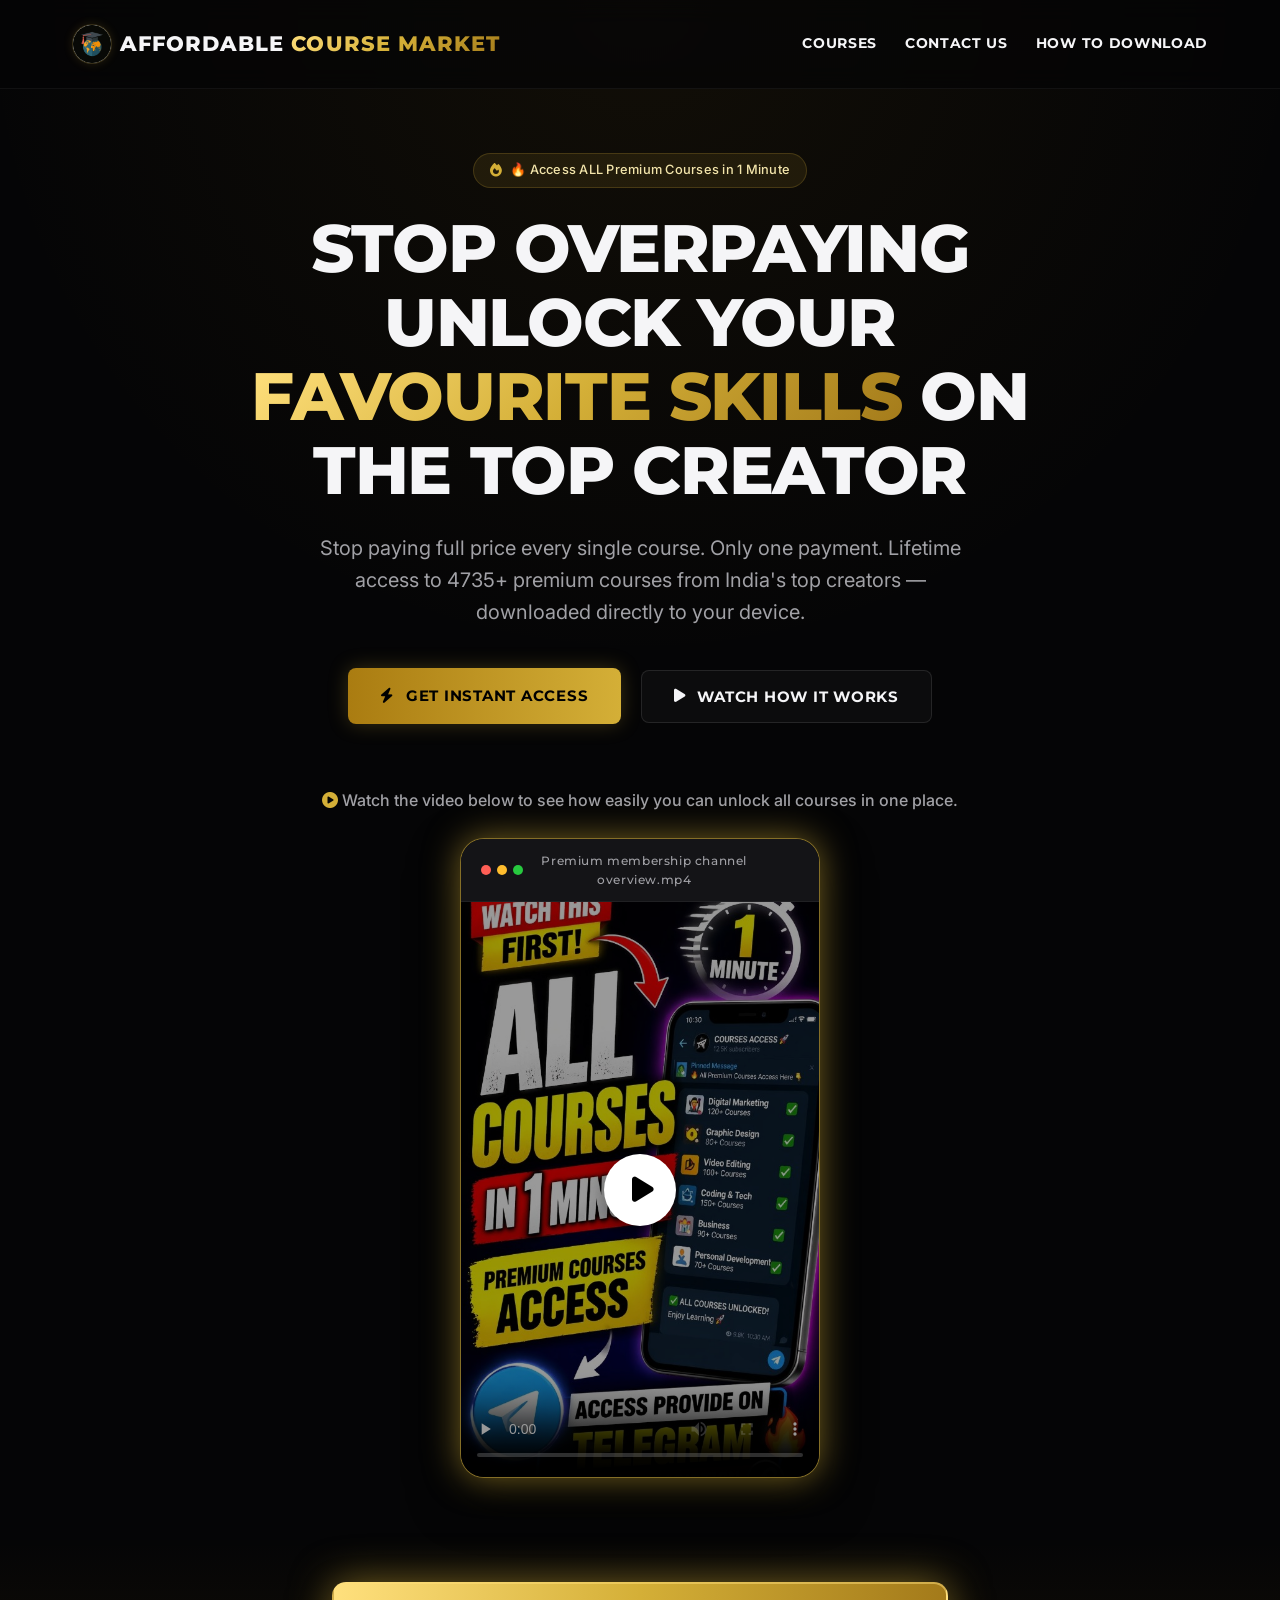
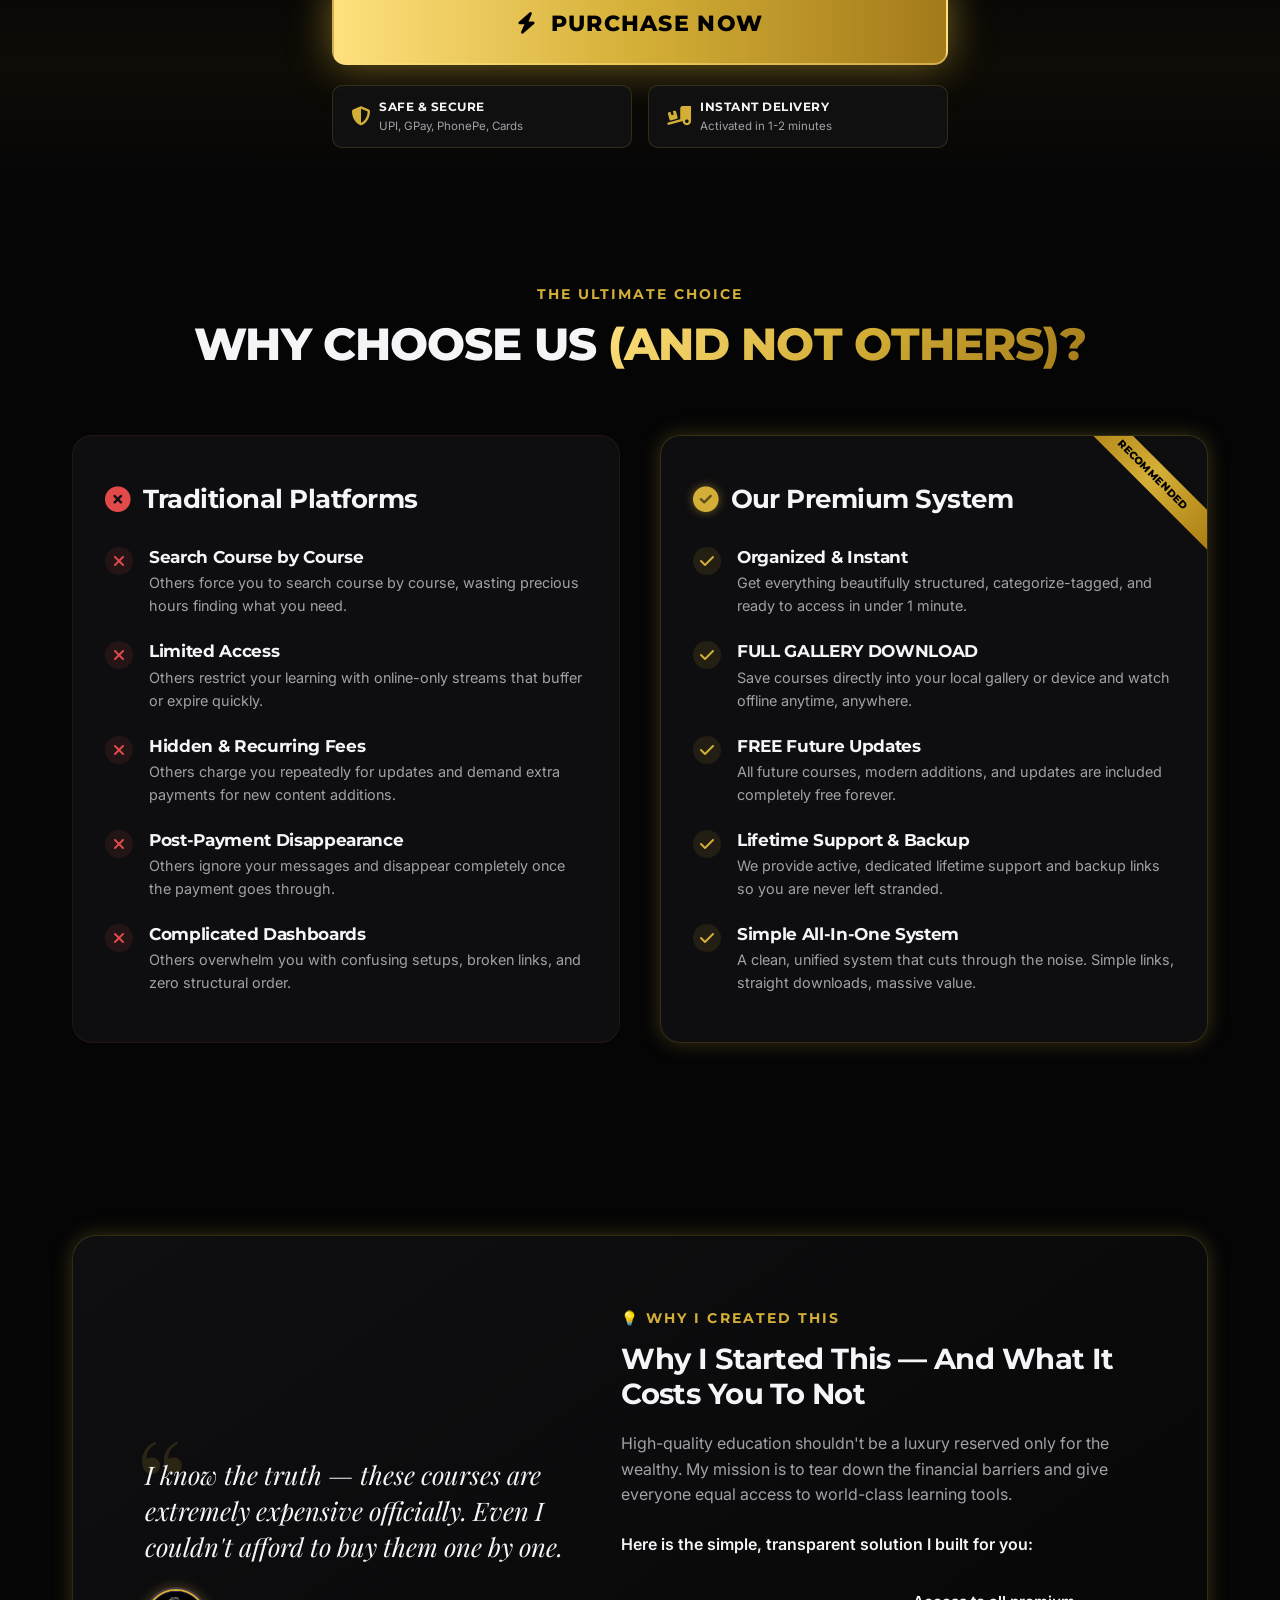
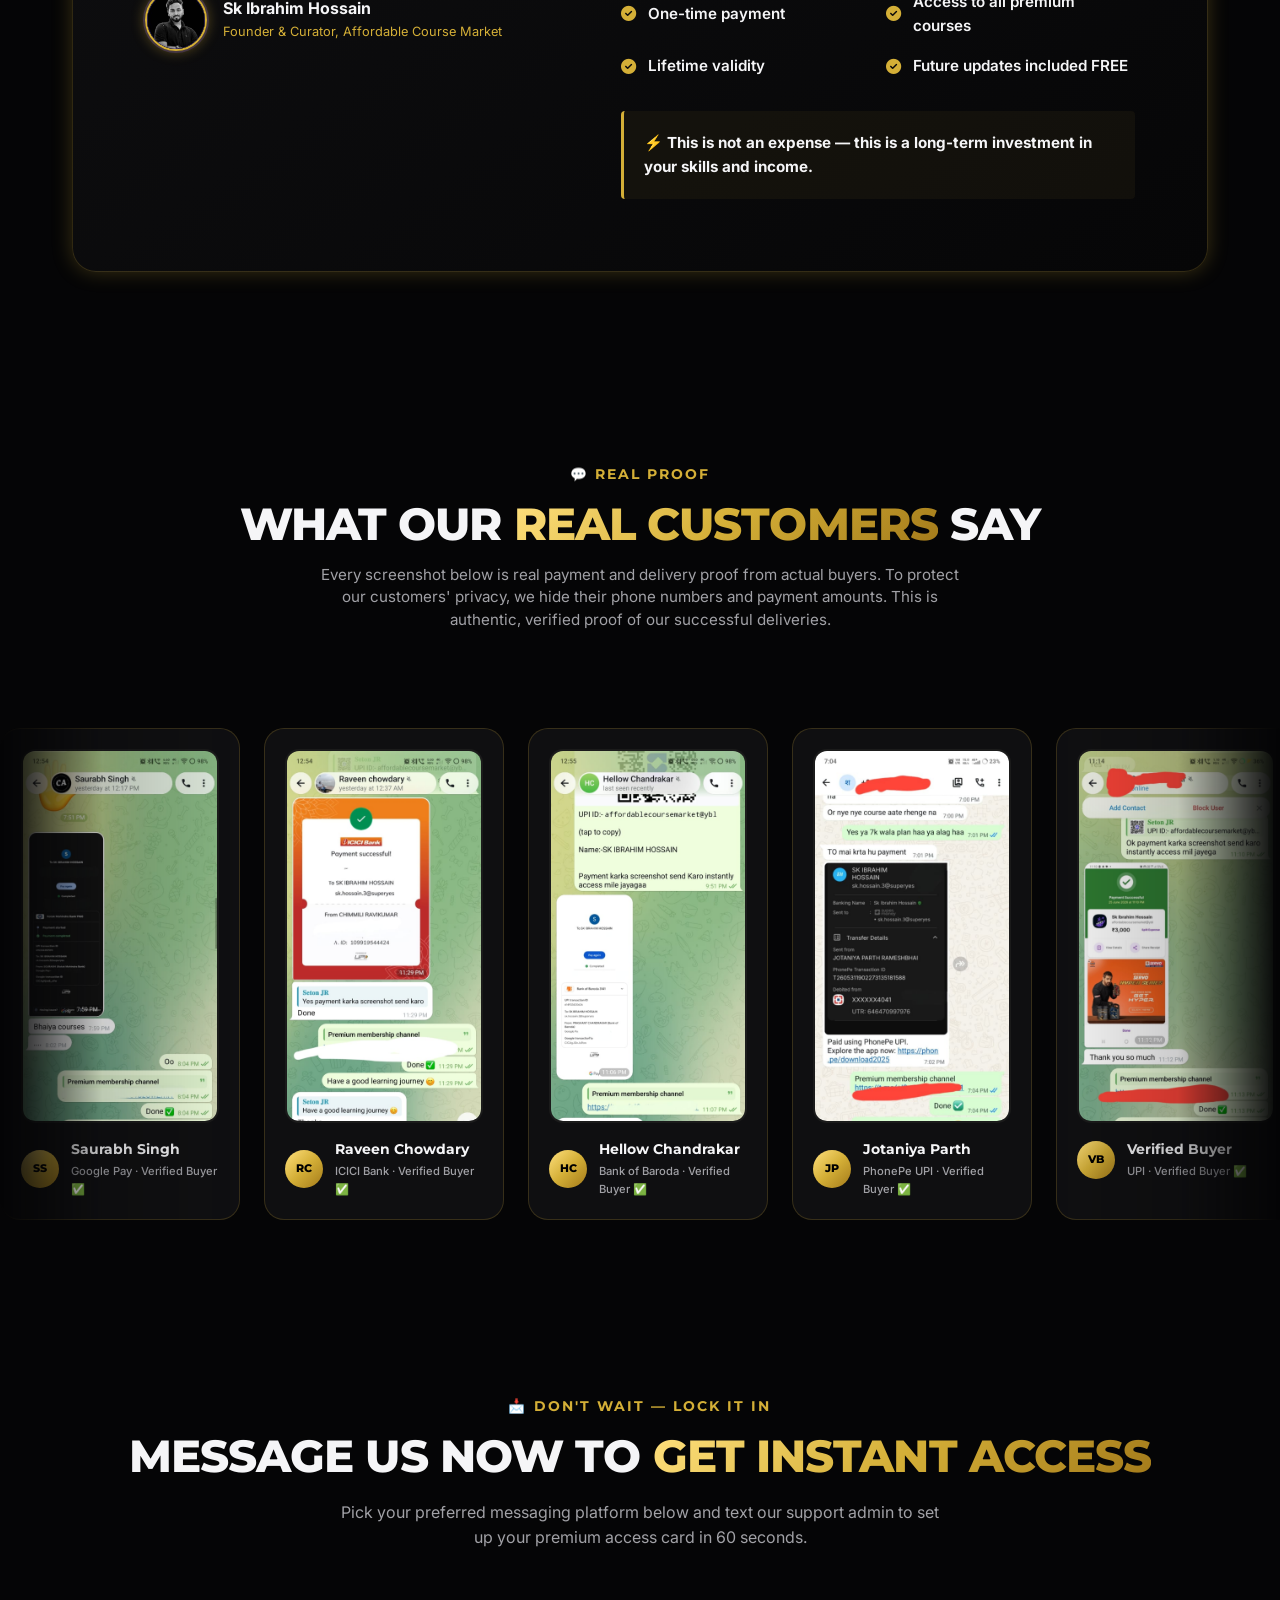
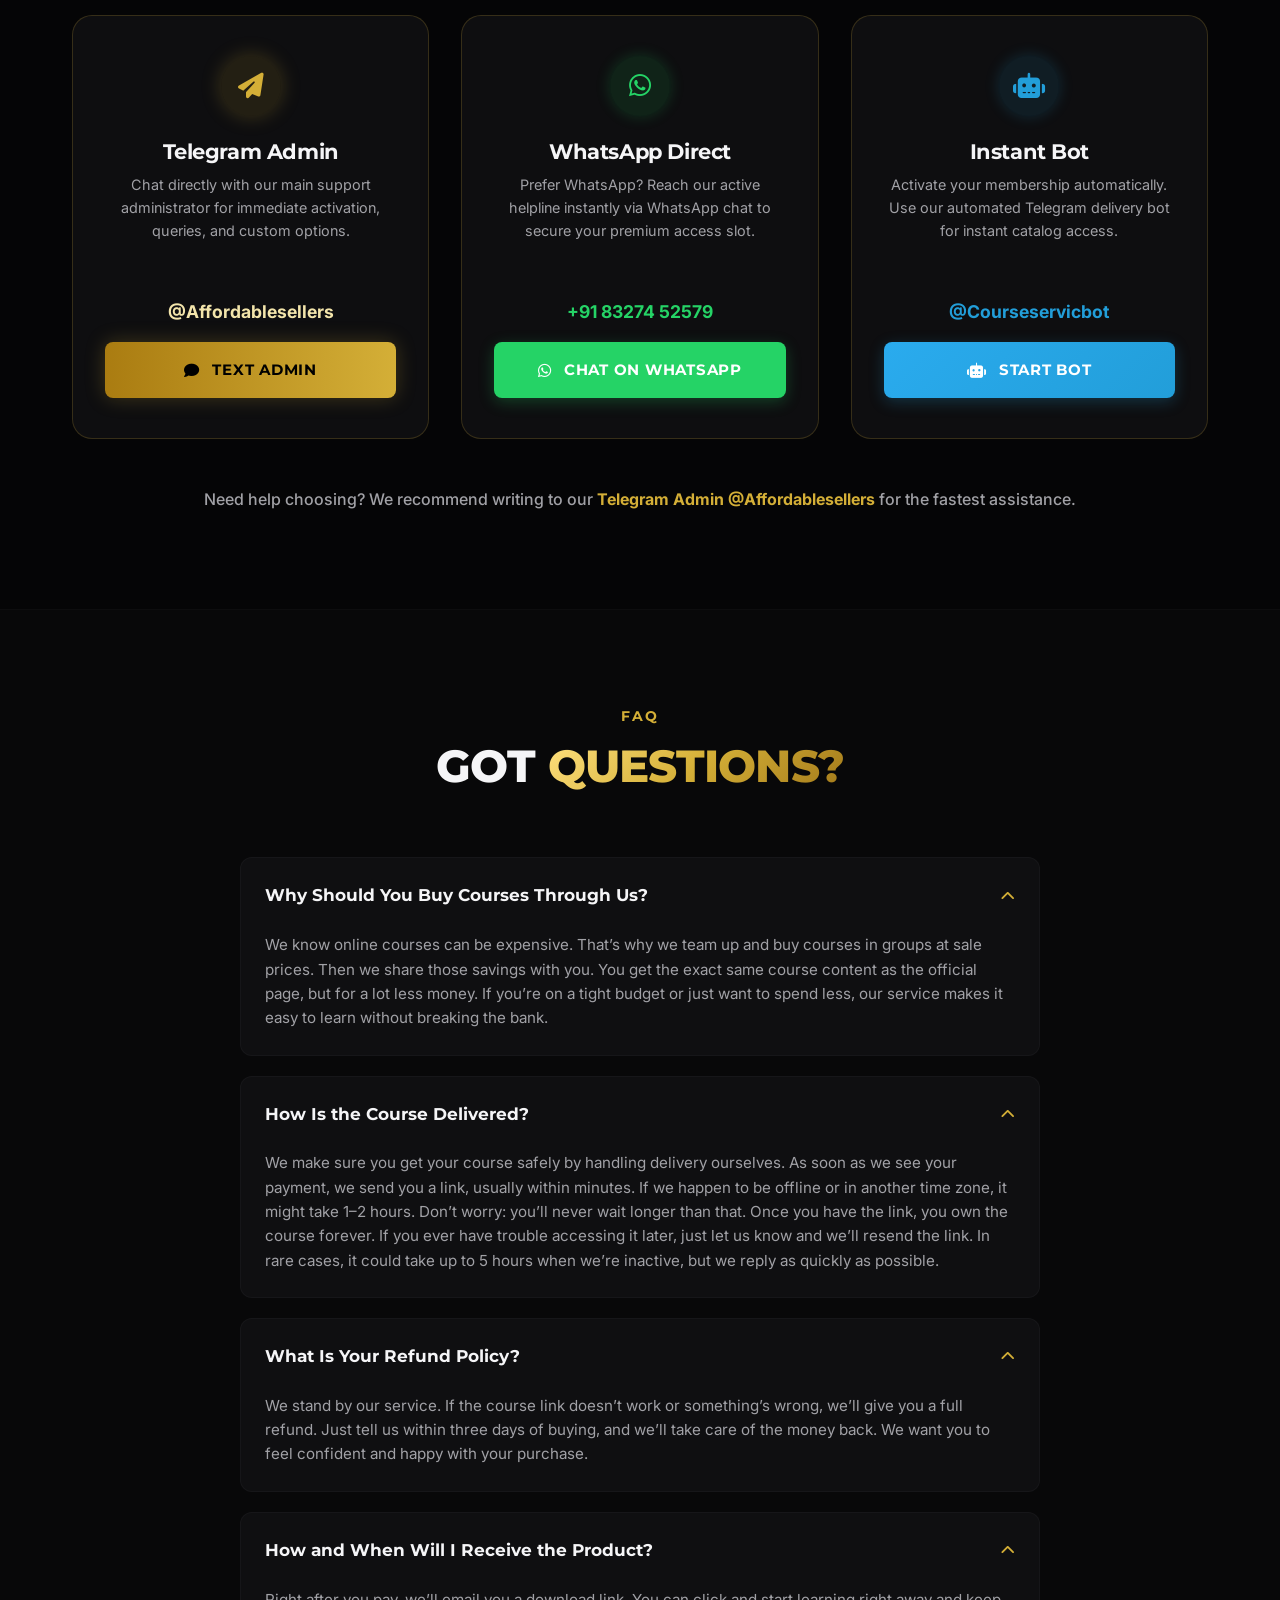
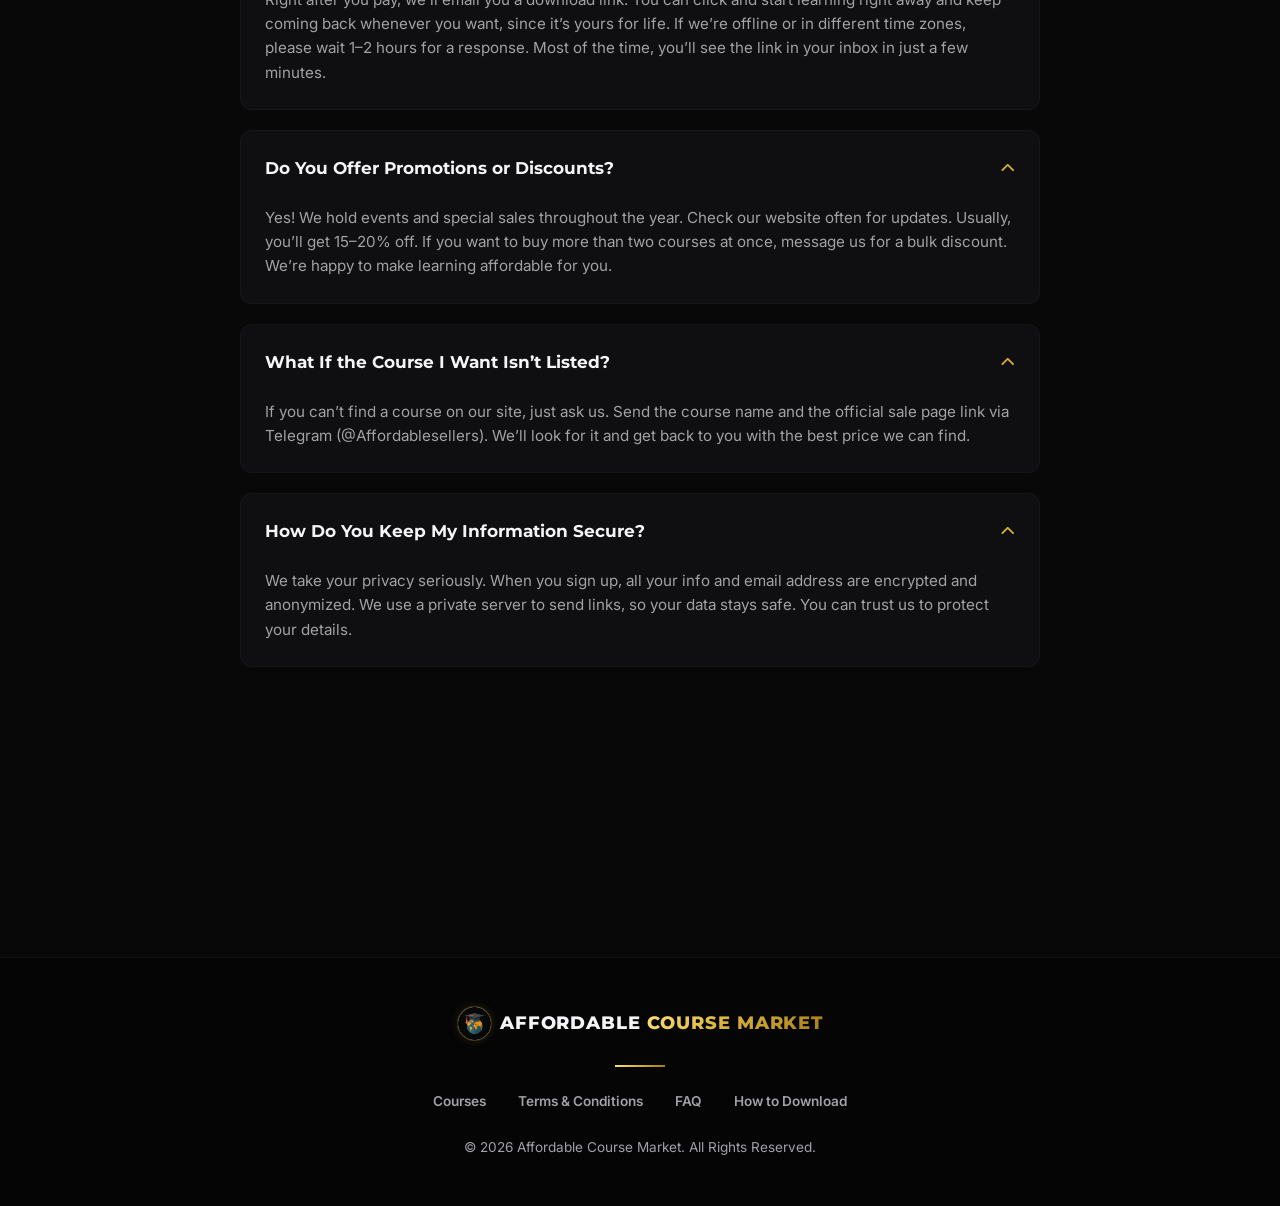
==== commit 4dcba7ac: "Remove 'Is This Legal?' FAQ section from landing page" ====
--- a/index.html
+++ b/index.html
@@ -15,6 +15,24 @@
     
     <!-- Custom Stylesheet -->
     <link rel="stylesheet" href="style.css?v=1.2">
+    
+    <!-- Meta Pixel Code -->
+    <script>
+    !function(f,b,e,v,n,t,s)
+    {if(f.fbq)return;n=f.fbq=function(){n.callMethod?
+    n.callMethod.apply(n,arguments):n.queue.push(arguments)};
+    if(!f._fbq)f._fbq=n;n.push=n;n.loaded=!0;n.version='2.0';
+    n.queue=[];t=b.createElement(e);t.async=!0;
+    t.src=v;s=b.getElementsByTagName(e)[0];
+    s.parentNode.insertBefore(t,s)}(window, document,'script',
+    'https://connect.facebook.net/en_US/fbevents.js');
+    fbq('init', '2920778501592794');
+    fbq('track', 'PageView');
+    </script>
+    <noscript><img height="1" width="1" style="display:none"
+    src="https://www.facebook.com/tr?id=2920778501592794&ev=PageView&noscript=1"
+    /></noscript>
+    <!-- End Meta Pixel Code -->
 </head>
 <body>
 
@@ -855,15 +873,6 @@
                     </div>
                 </div>
 
-                <div class="faq-item reveal">
-                    <div class="faq-question">
-                        <span>Is This Legal?</span>
-                        <i class="fa-solid fa-chevron-down faq-toggle-icon"></i>
-                    </div>
-                    <div class="faq-answer">
-                        <p>We want to be honest: we are not officially connected to the course creators, and they haven’t given us permission to resell. But when we bought the courses on their official pages, there were no rules against reselling. This means there’s a “gray area” we can use to help people who can’t afford full prices. By offering courses cheaper, we help learners who might otherwise miss out.</p>
-                    </div>
-                </div>
 
                 <div class="faq-item reveal">
                     <div class="faq-question">
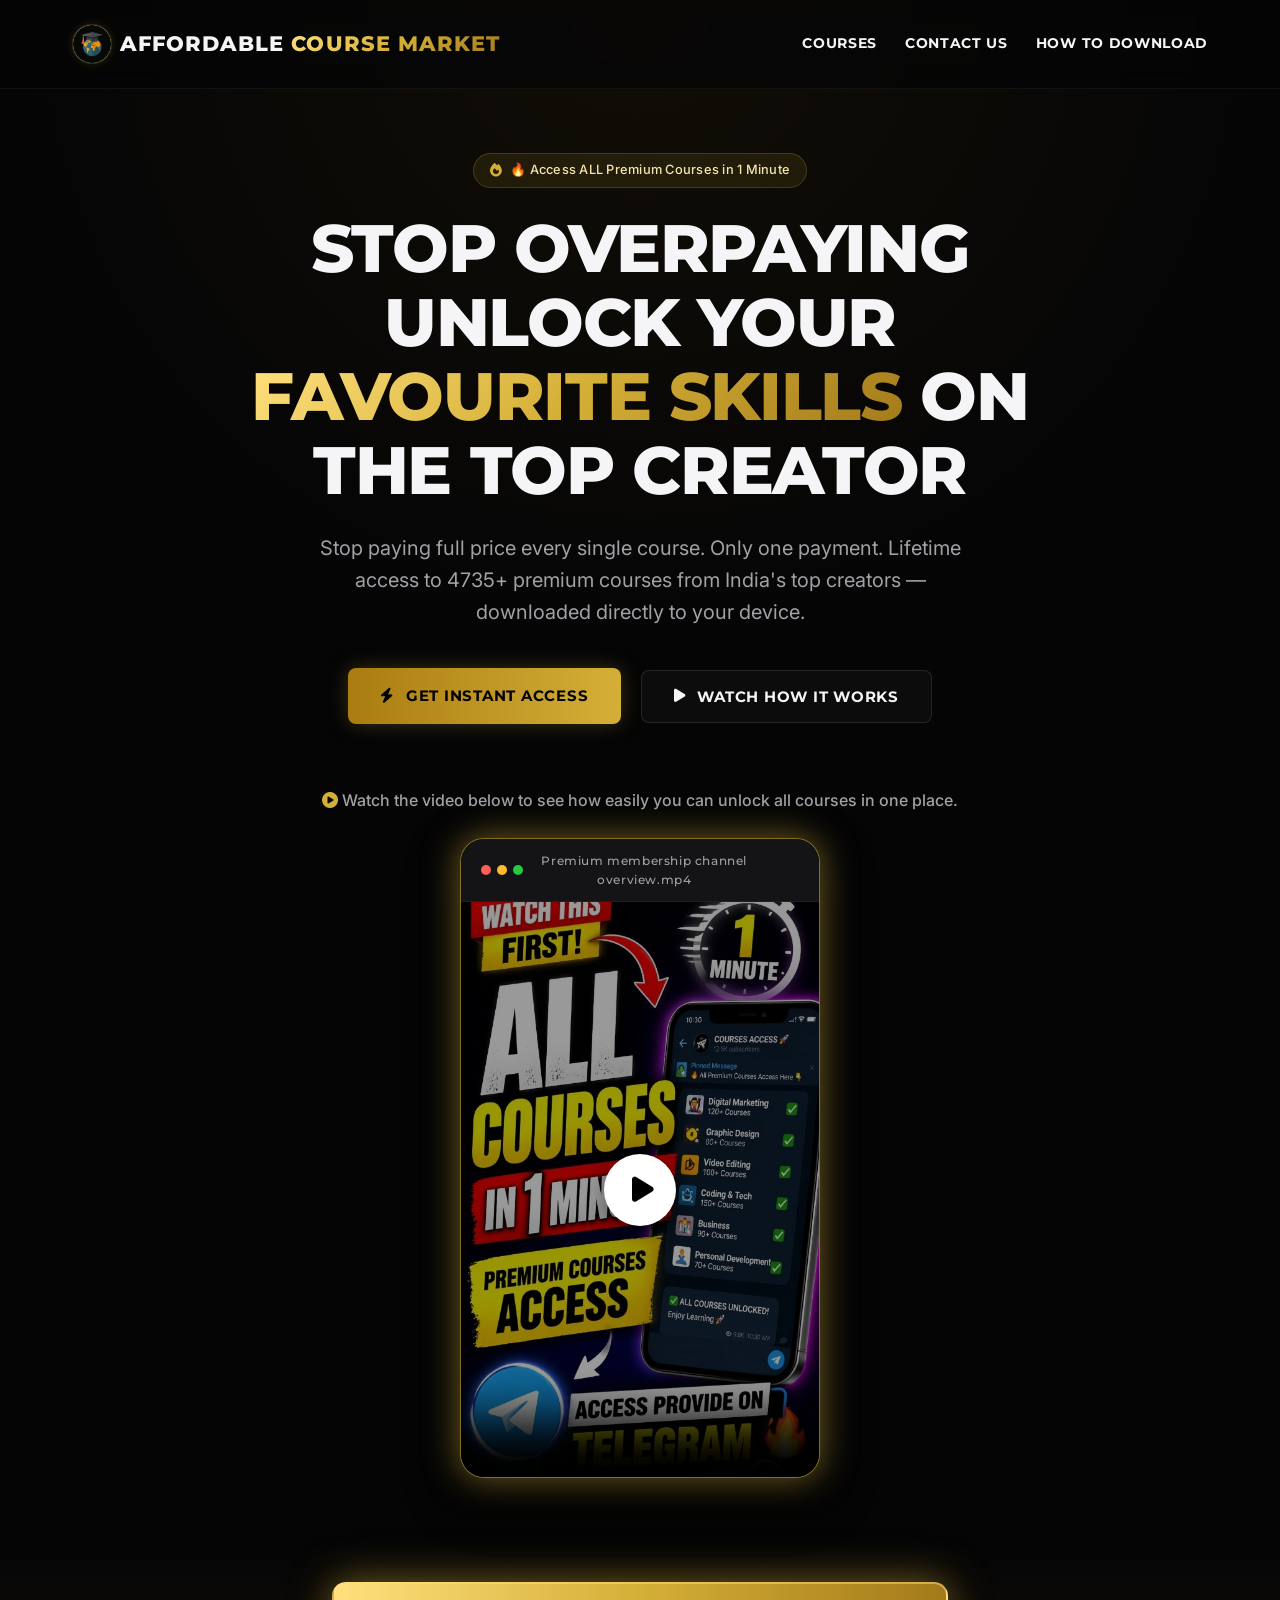
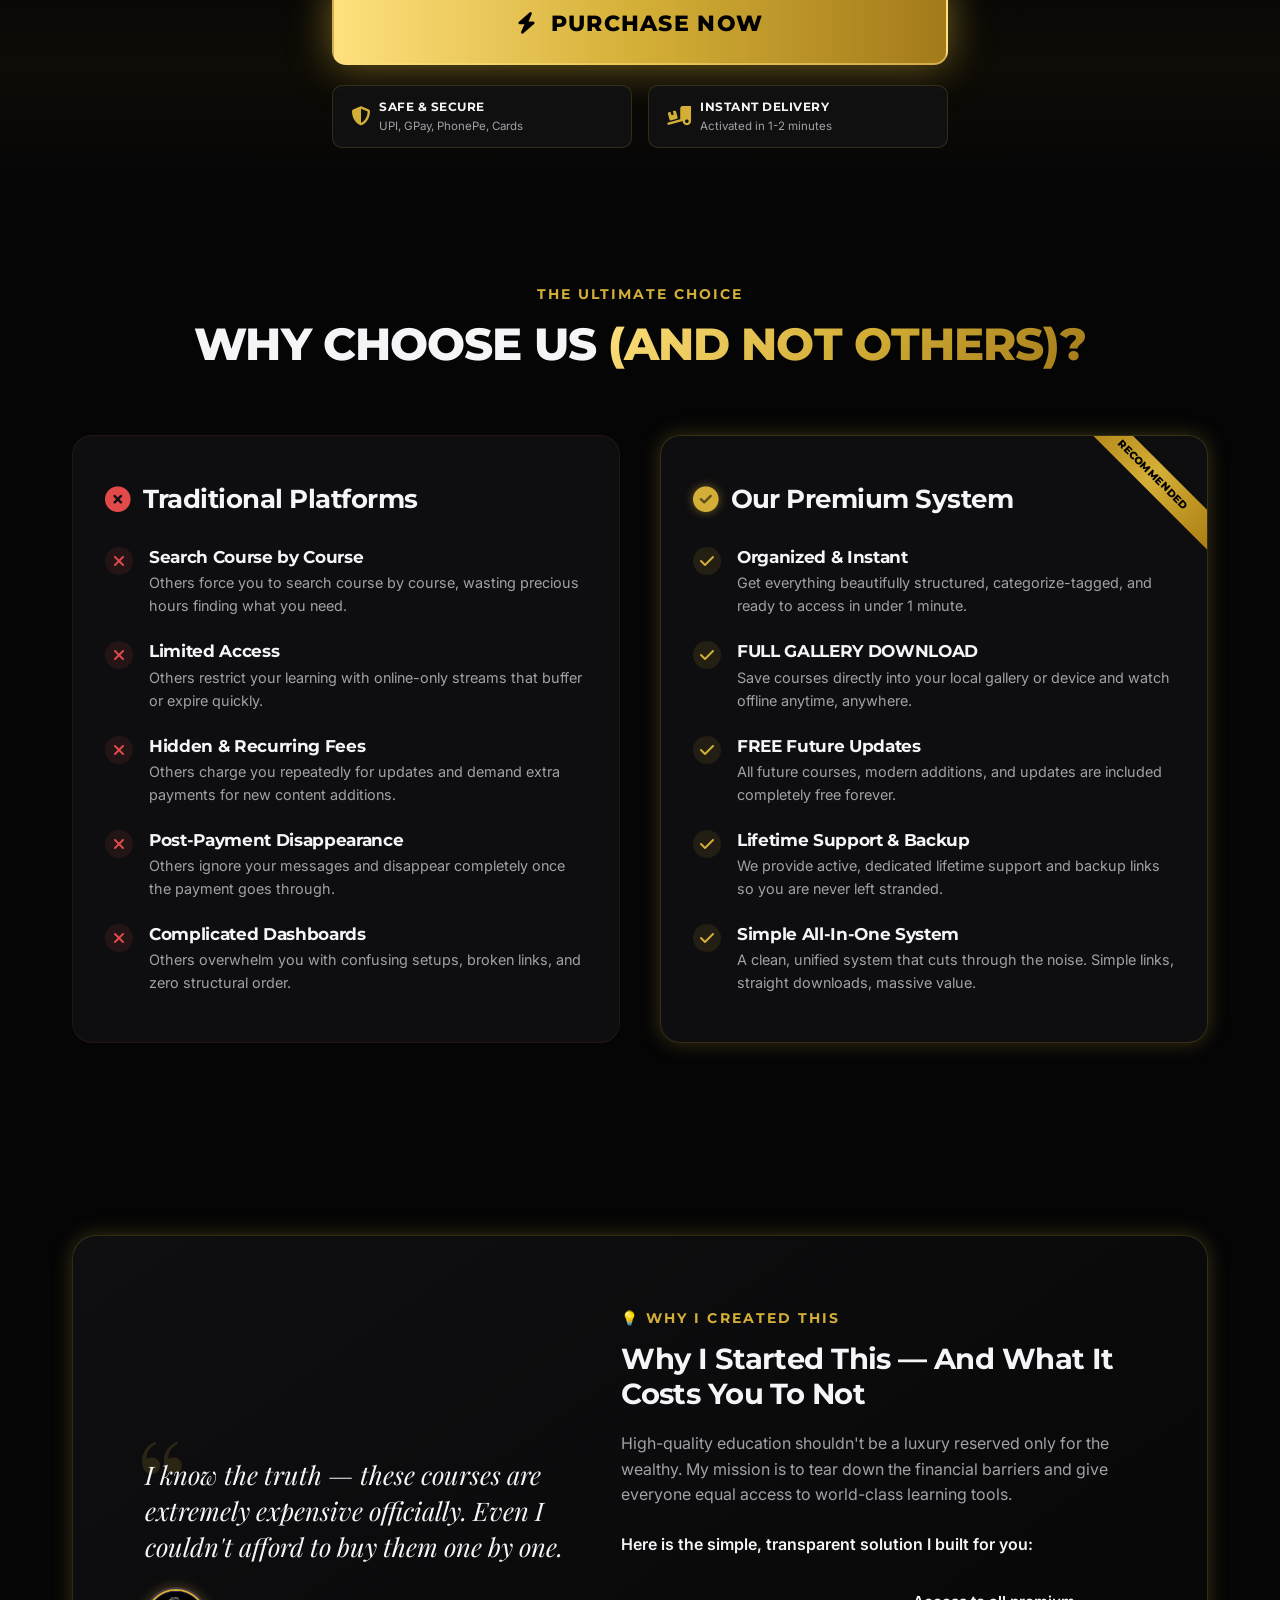
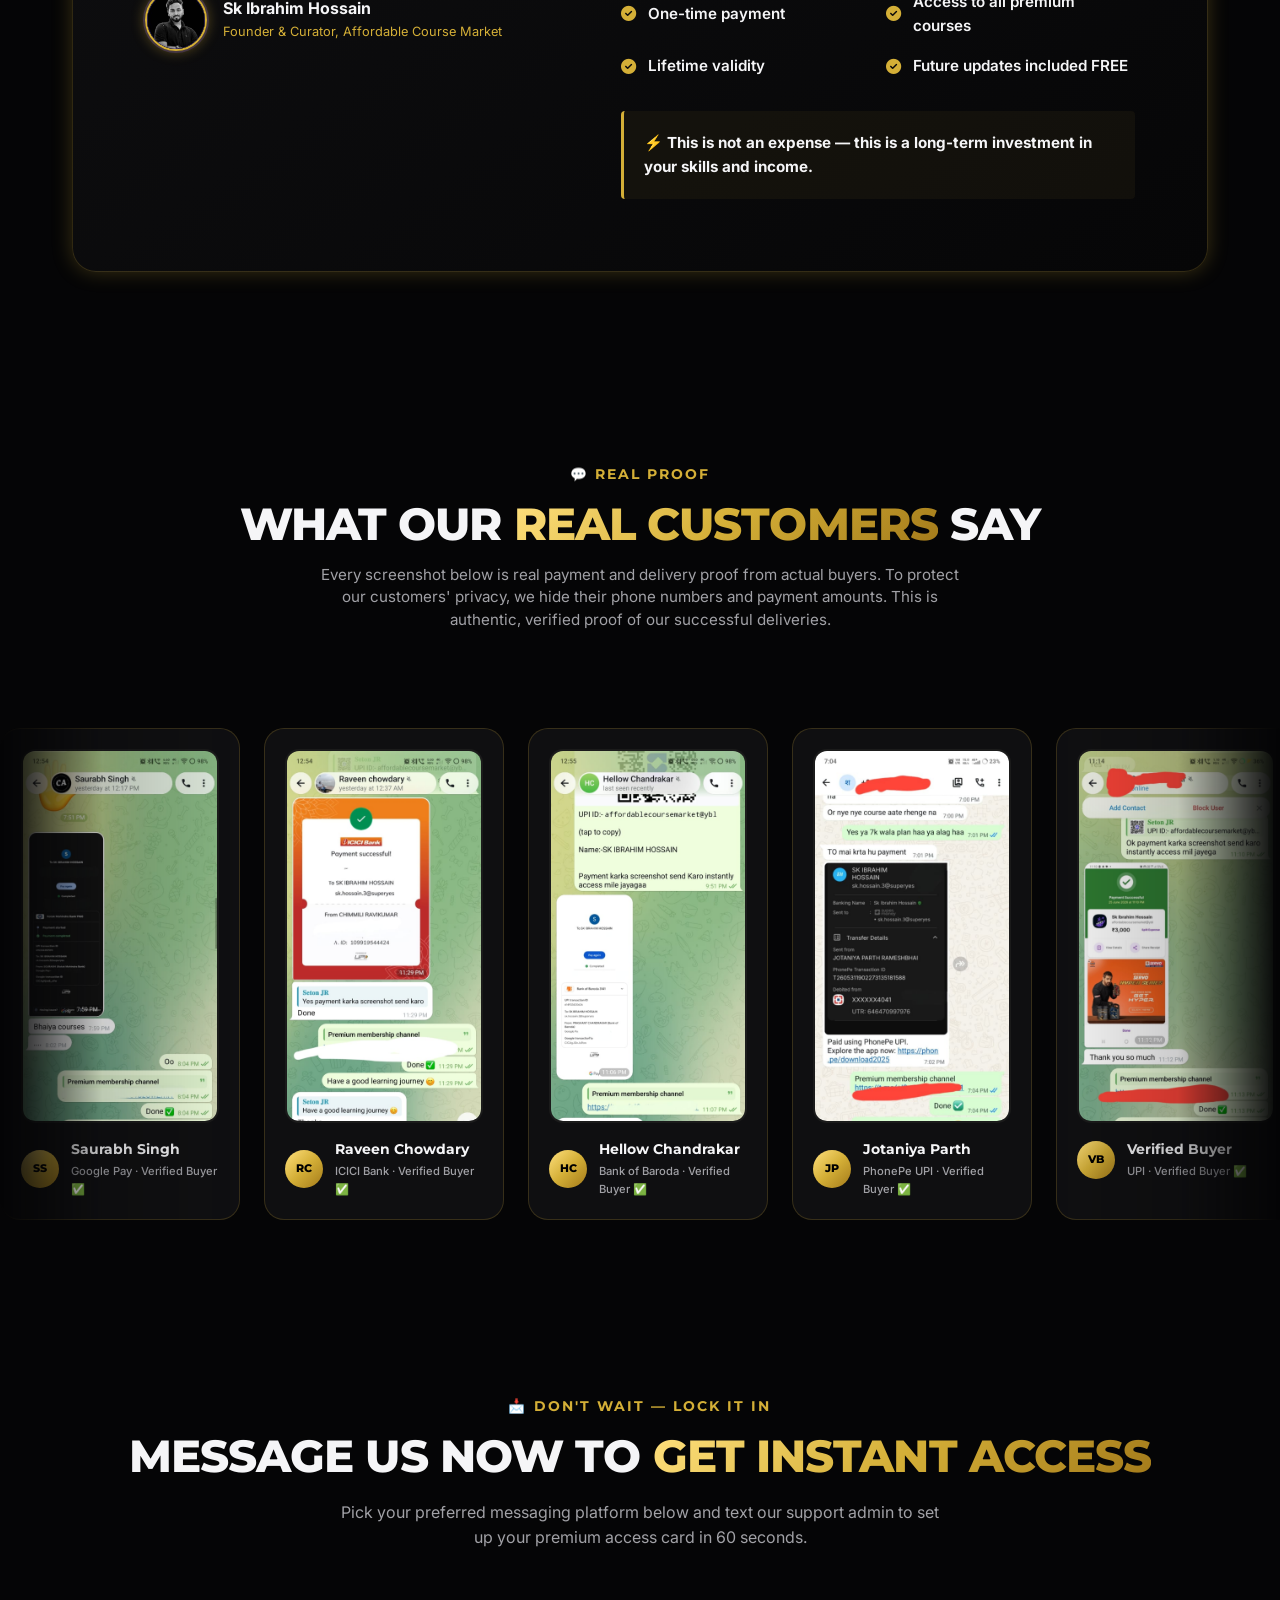
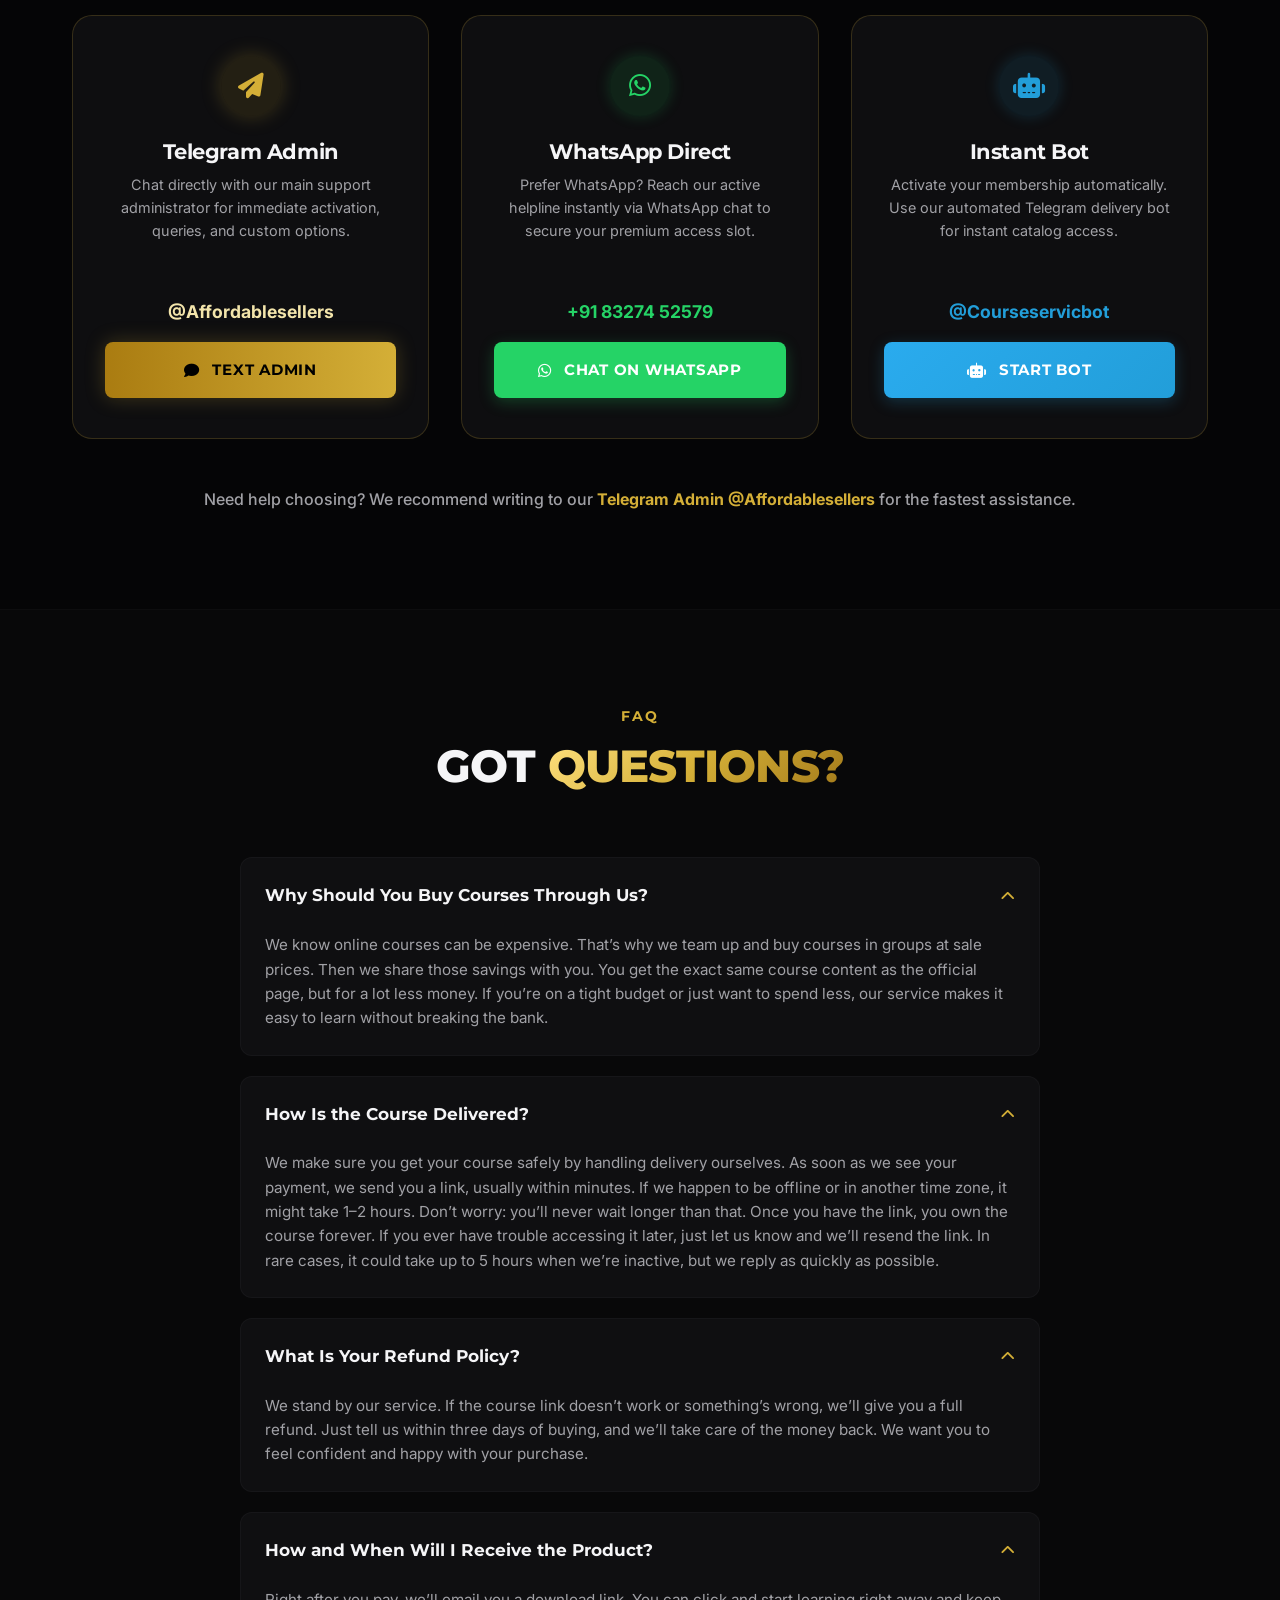
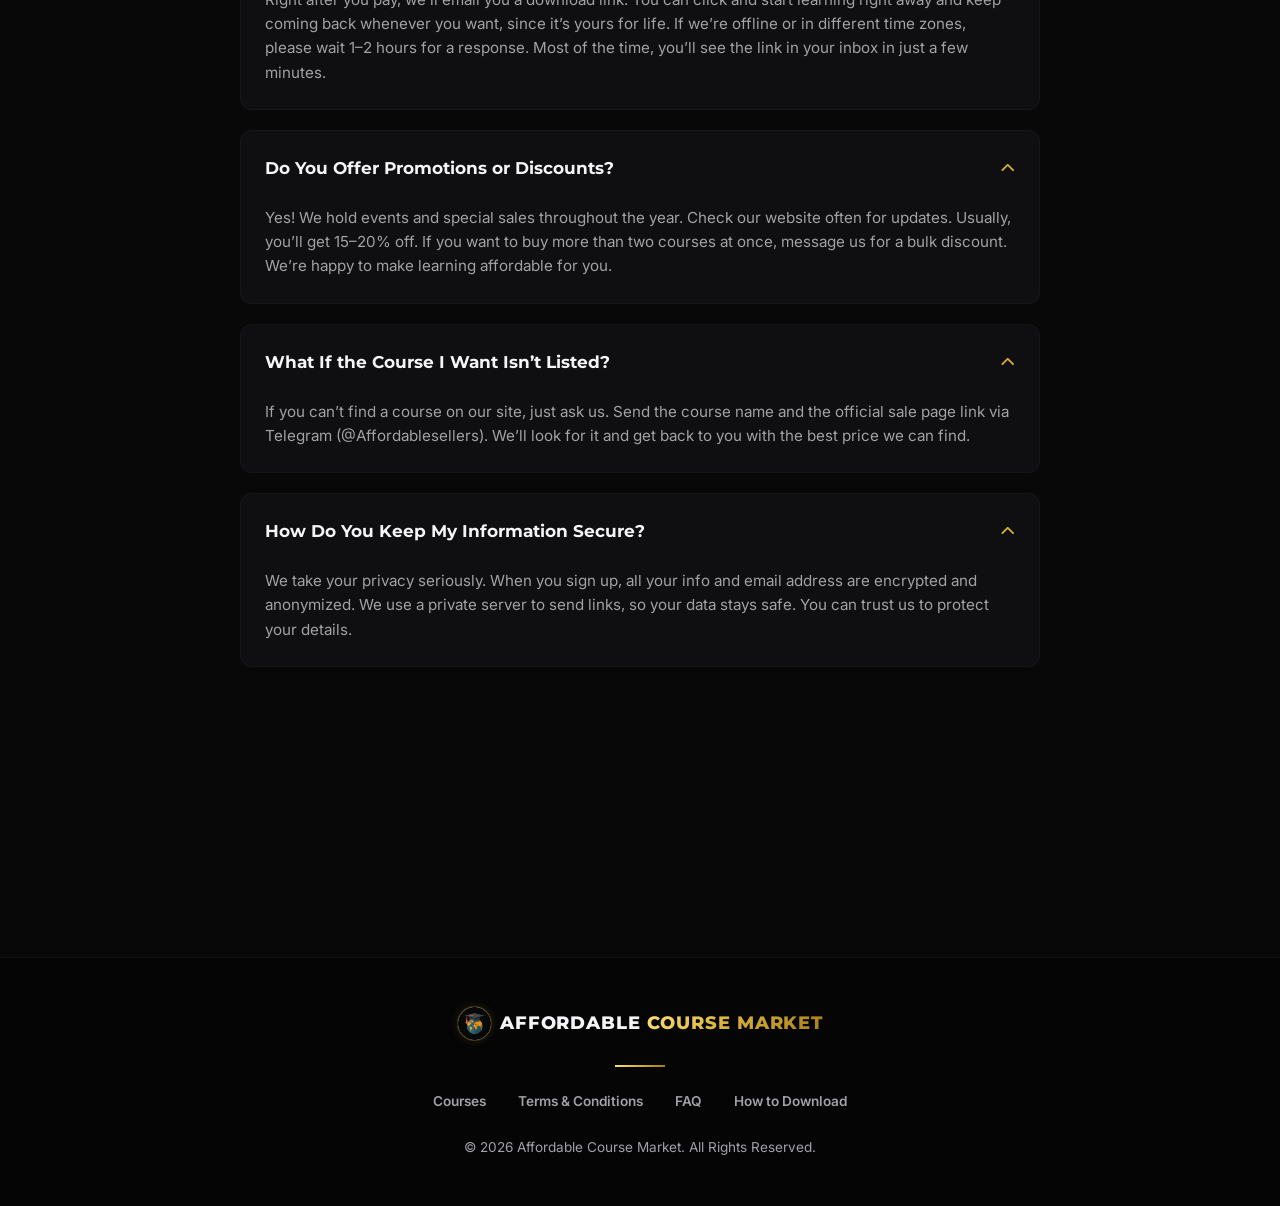
==== commit 7386323a: "Remove Website reference from Terms and Conditions definition list" ====
--- a/index.html
+++ b/index.html
@@ -965,7 +965,6 @@
                 <p><strong>Definitions:</strong> For the purposes of these Terms and Conditions:</p>
                 <ul>
                     <li><strong>Company:</strong> (referred to as either "the Company", "We", "Us" or "Our" in this Agreement) refers to Affordable Course Market.</li>
-                    <li><strong>Website:</strong> refers to Affordable Course Market, accessible from <a href="https://affordablecoursemarket.com" target="_blank" style="color: var(--gold-primary); text-decoration: none;">affordablecoursemarket.com</a></li>
                     <li><strong>Service:</strong> refers to the Website.</li>
                     <li><strong>Device:</strong> means any device that can access the Service, such as a computer, a cellphone, or a digital tablet.</li>
                     <li><strong>You:</strong> means the individual accessing or using the Service, or the company, or other legal entity on behalf of which such individual is accessing or using the Service, as applicable.</li>
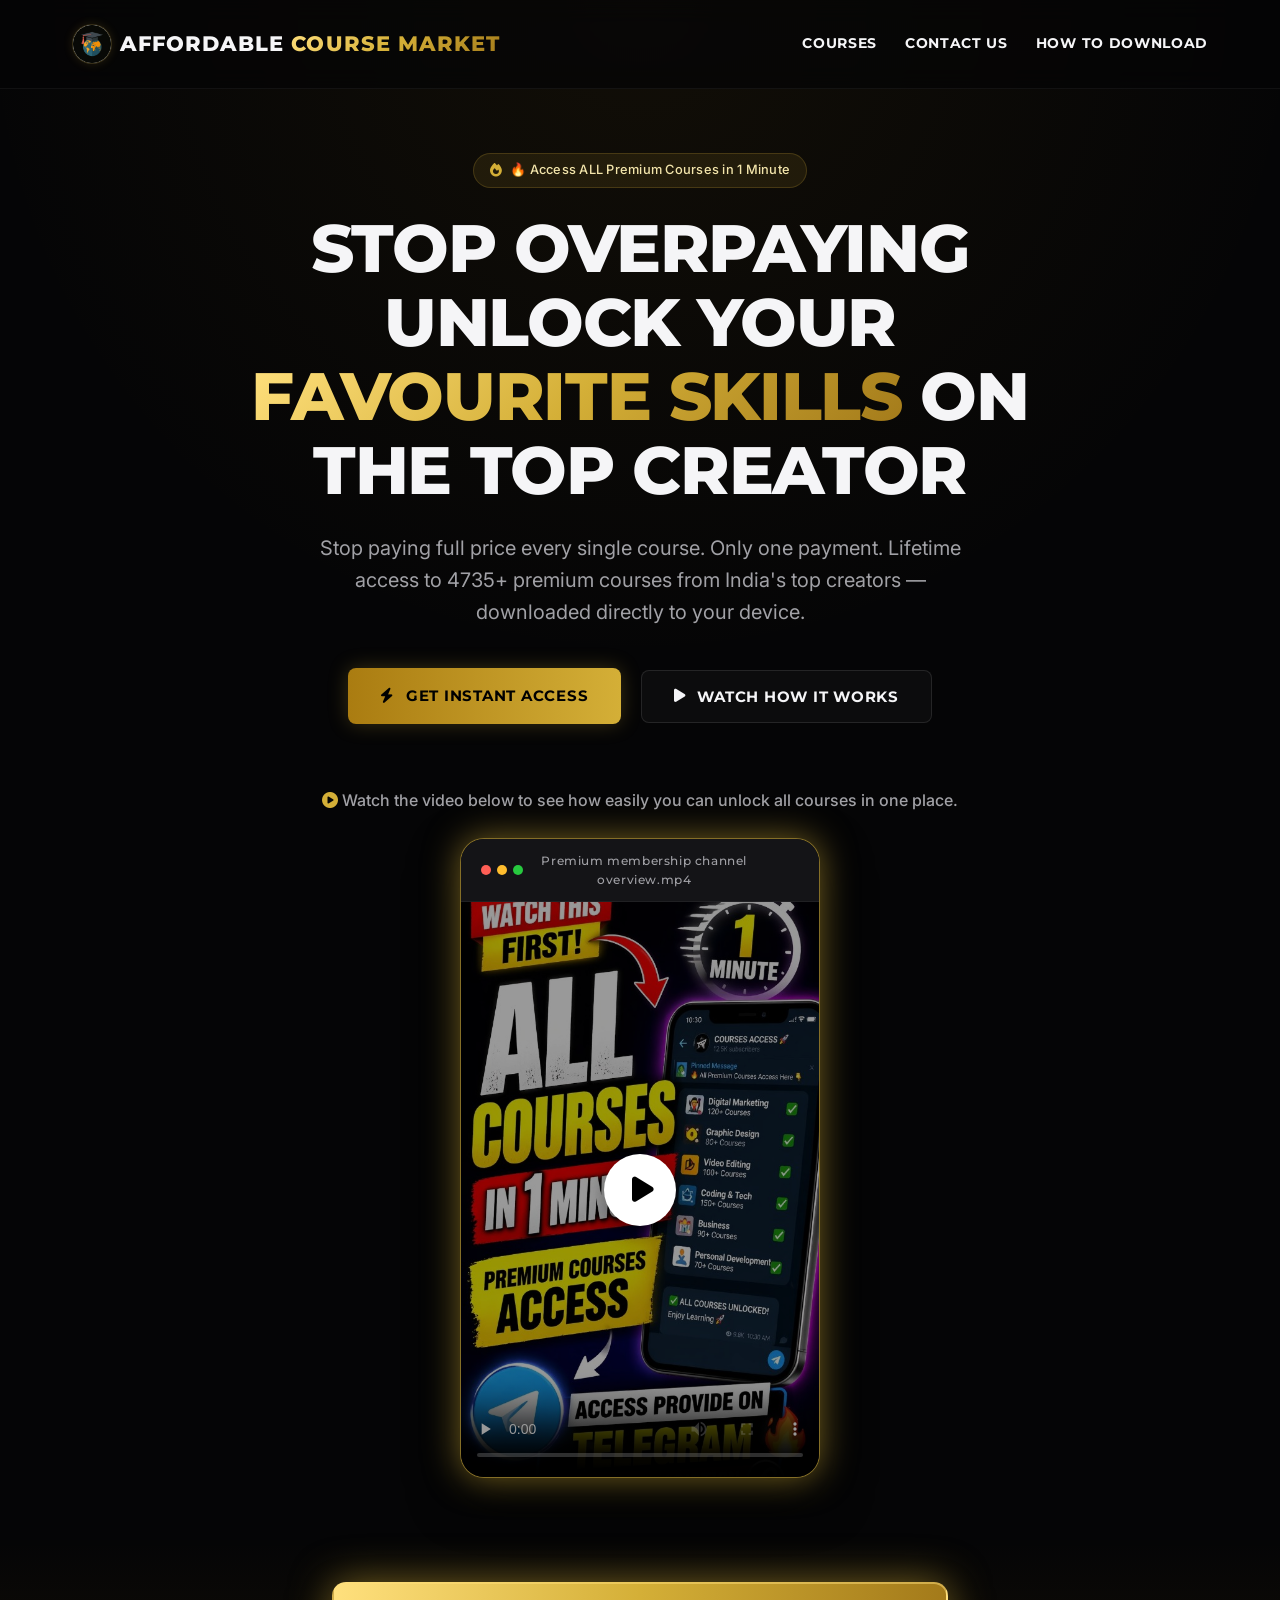
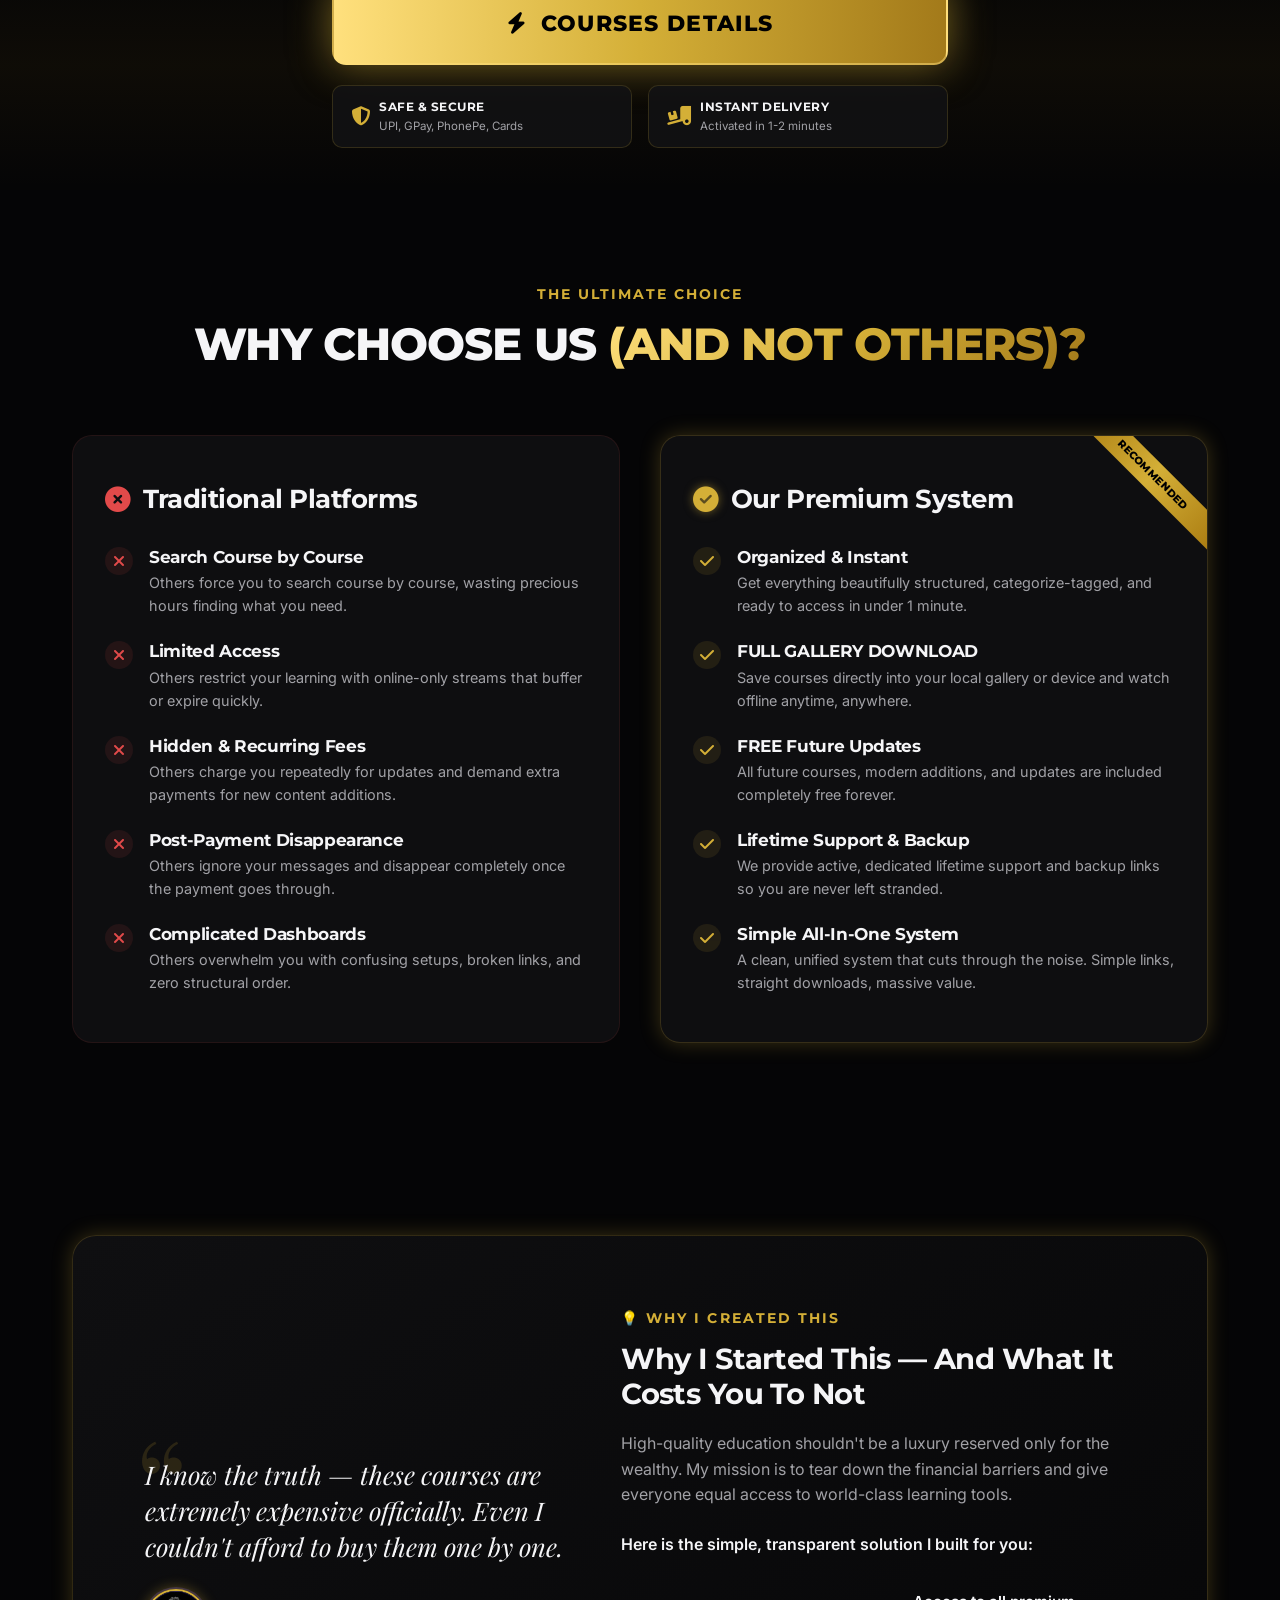
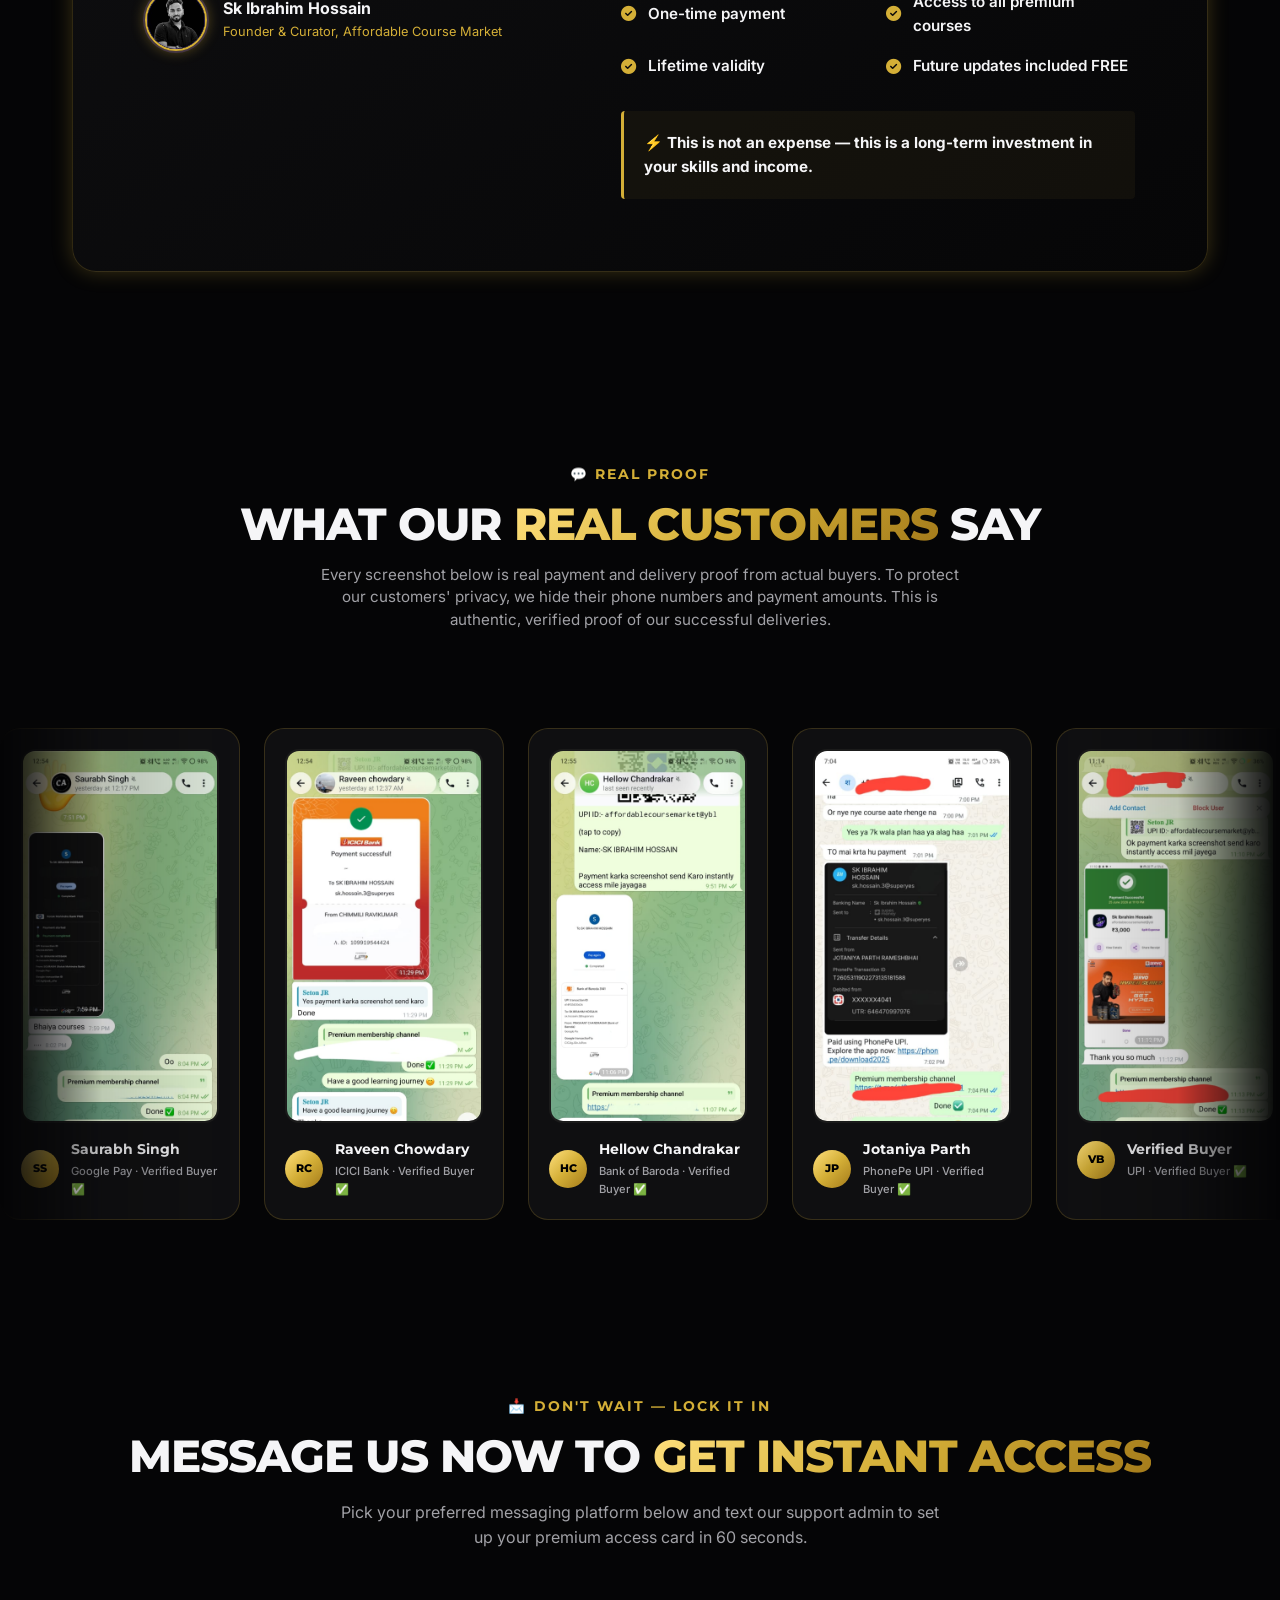
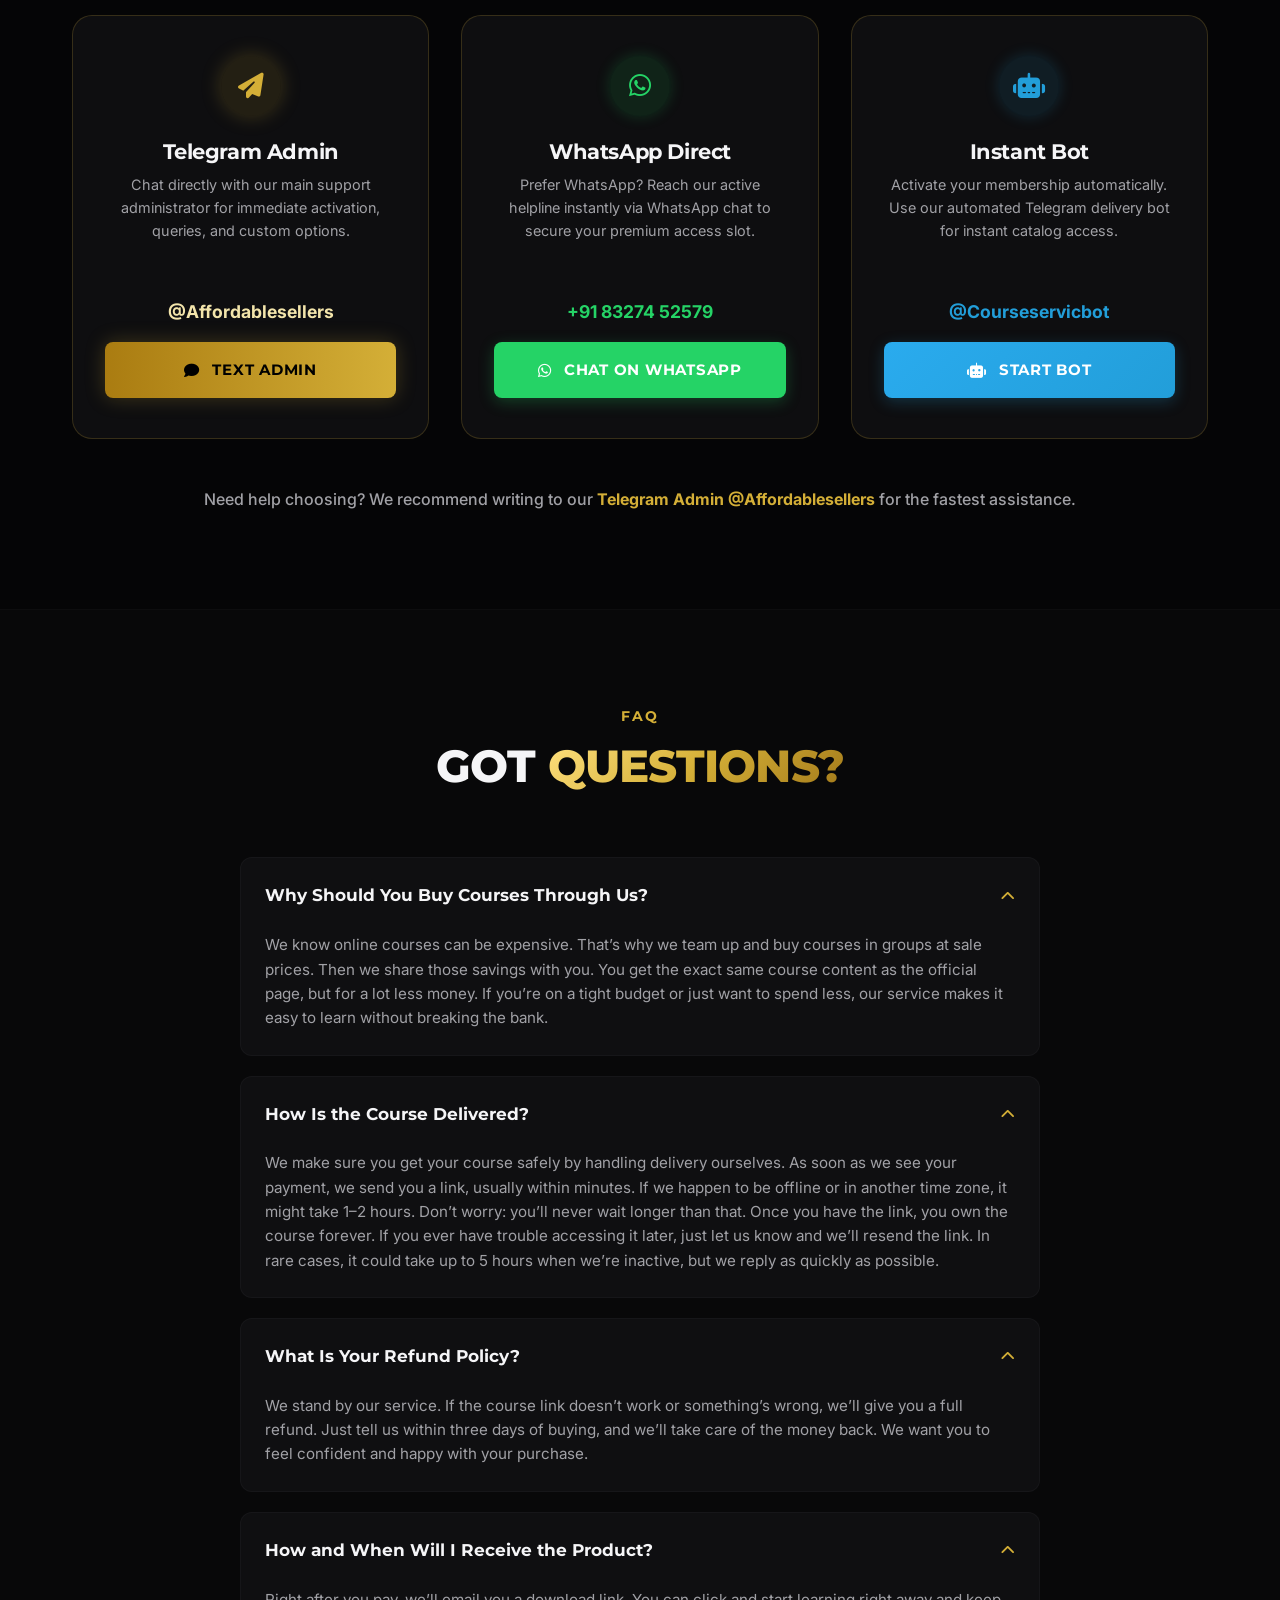
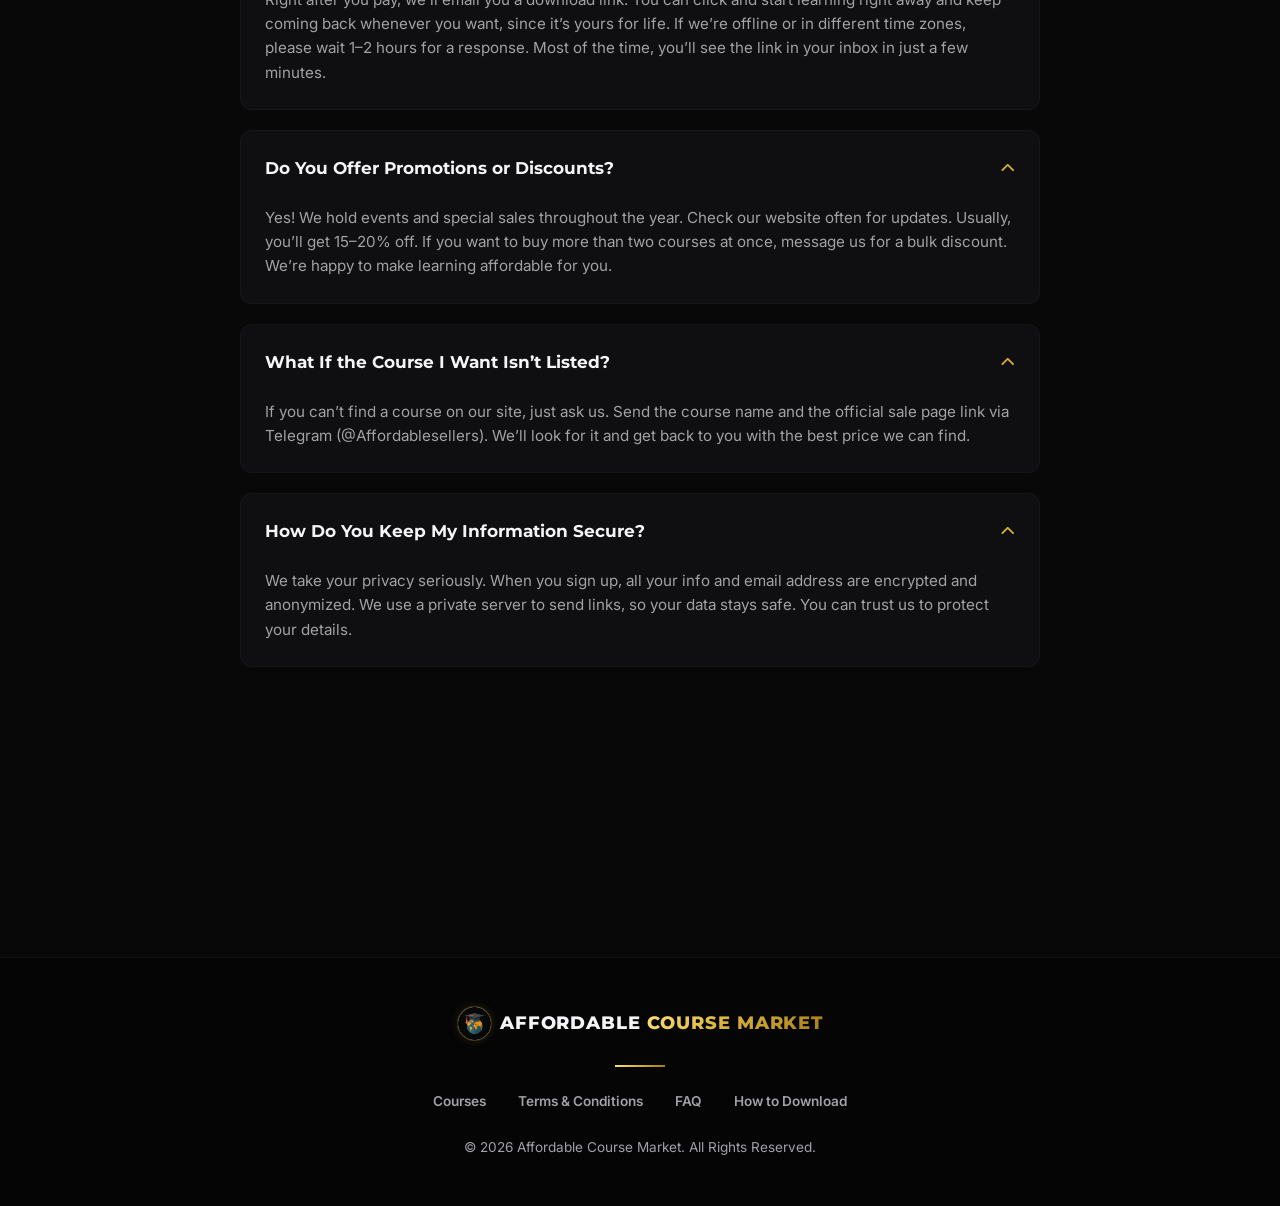
==== commit 07ac49a3: "Change button text from 'Purchase Now' to 'Courses Details'" ====
--- a/index.html
+++ b/index.html
@@ -132,7 +132,7 @@
                       box-shadow: 0 0 40px rgba(212,175,55,0.55), 0 8px 32px rgba(0,0,0,0.4);
                       animation: btn-glow-pulse 2s infinite;
                       transition: all 0.3s ease; margin-bottom: 1.25rem;">
-                <i class="fa-solid fa-bolt"></i> Purchase Now
+                <i class="fa-solid fa-bolt"></i> Courses Details
             </a>
 
             <!-- Trust Badges Row -->
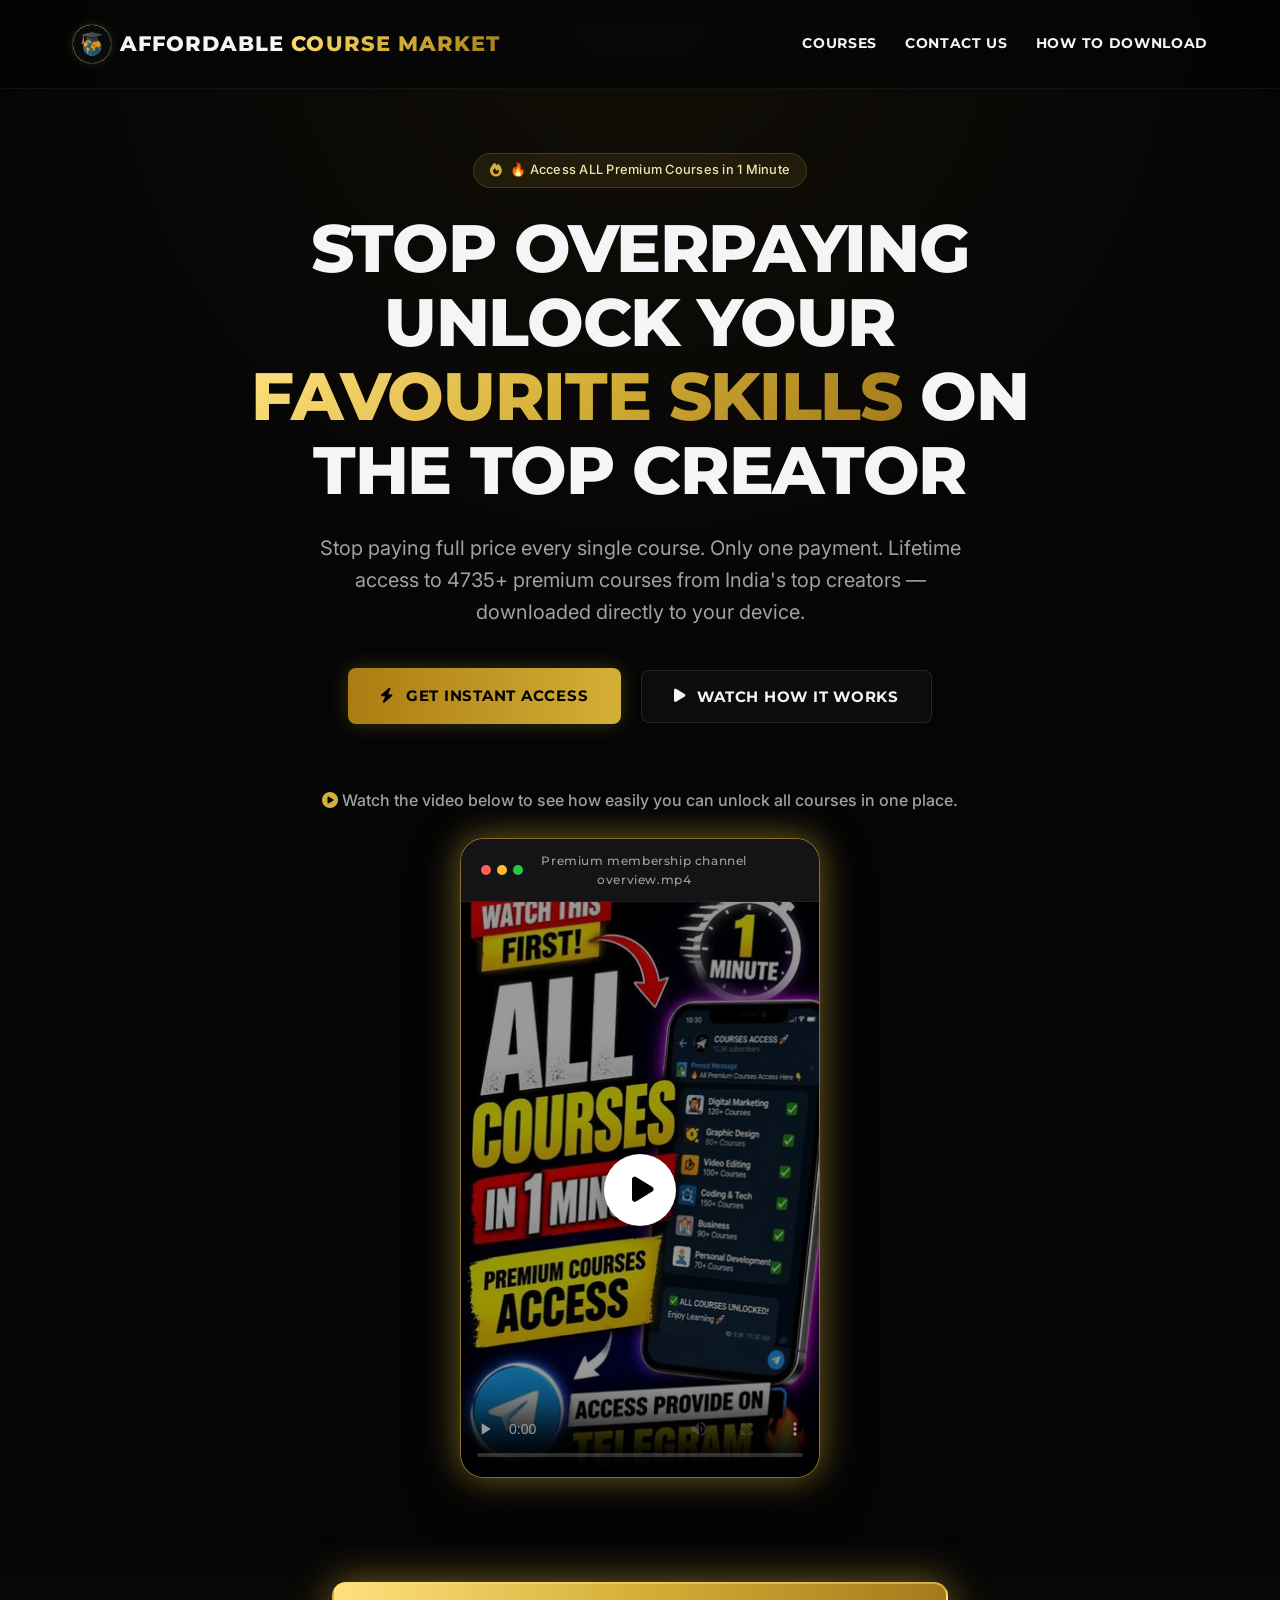
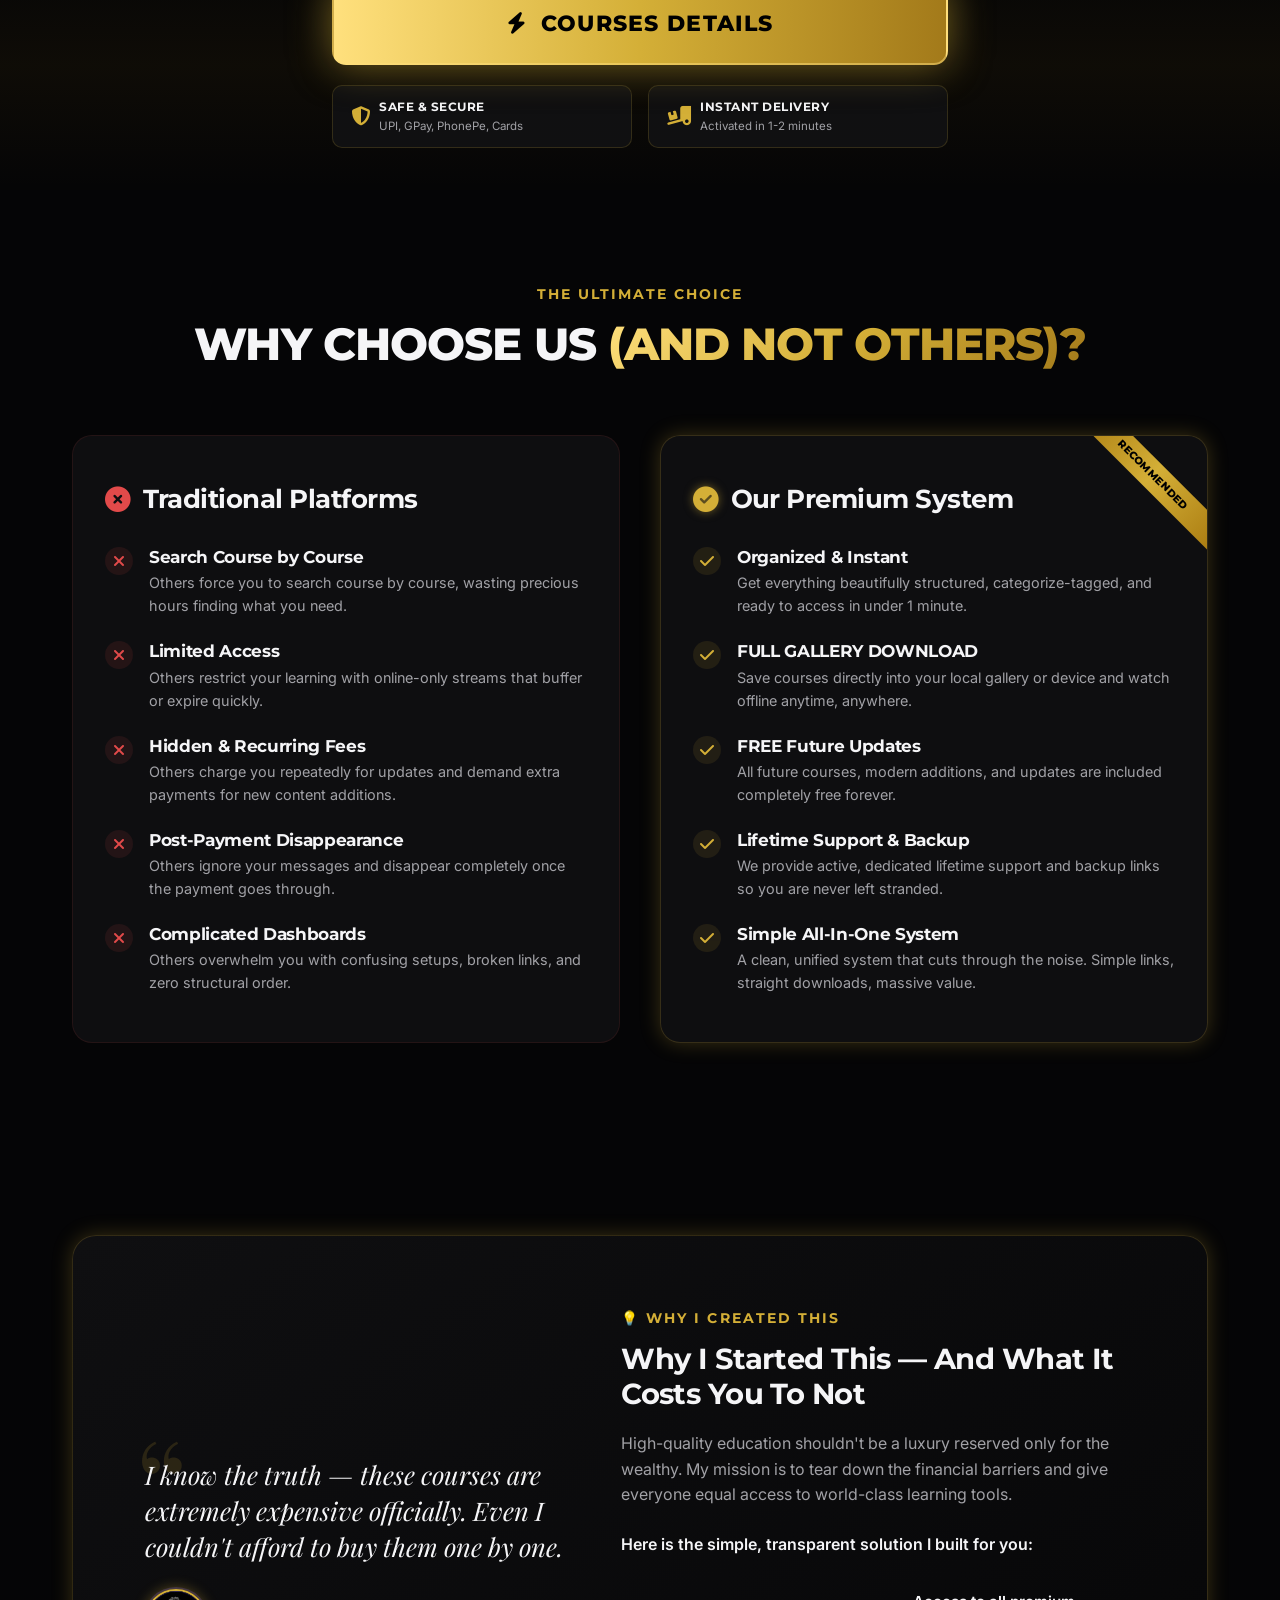
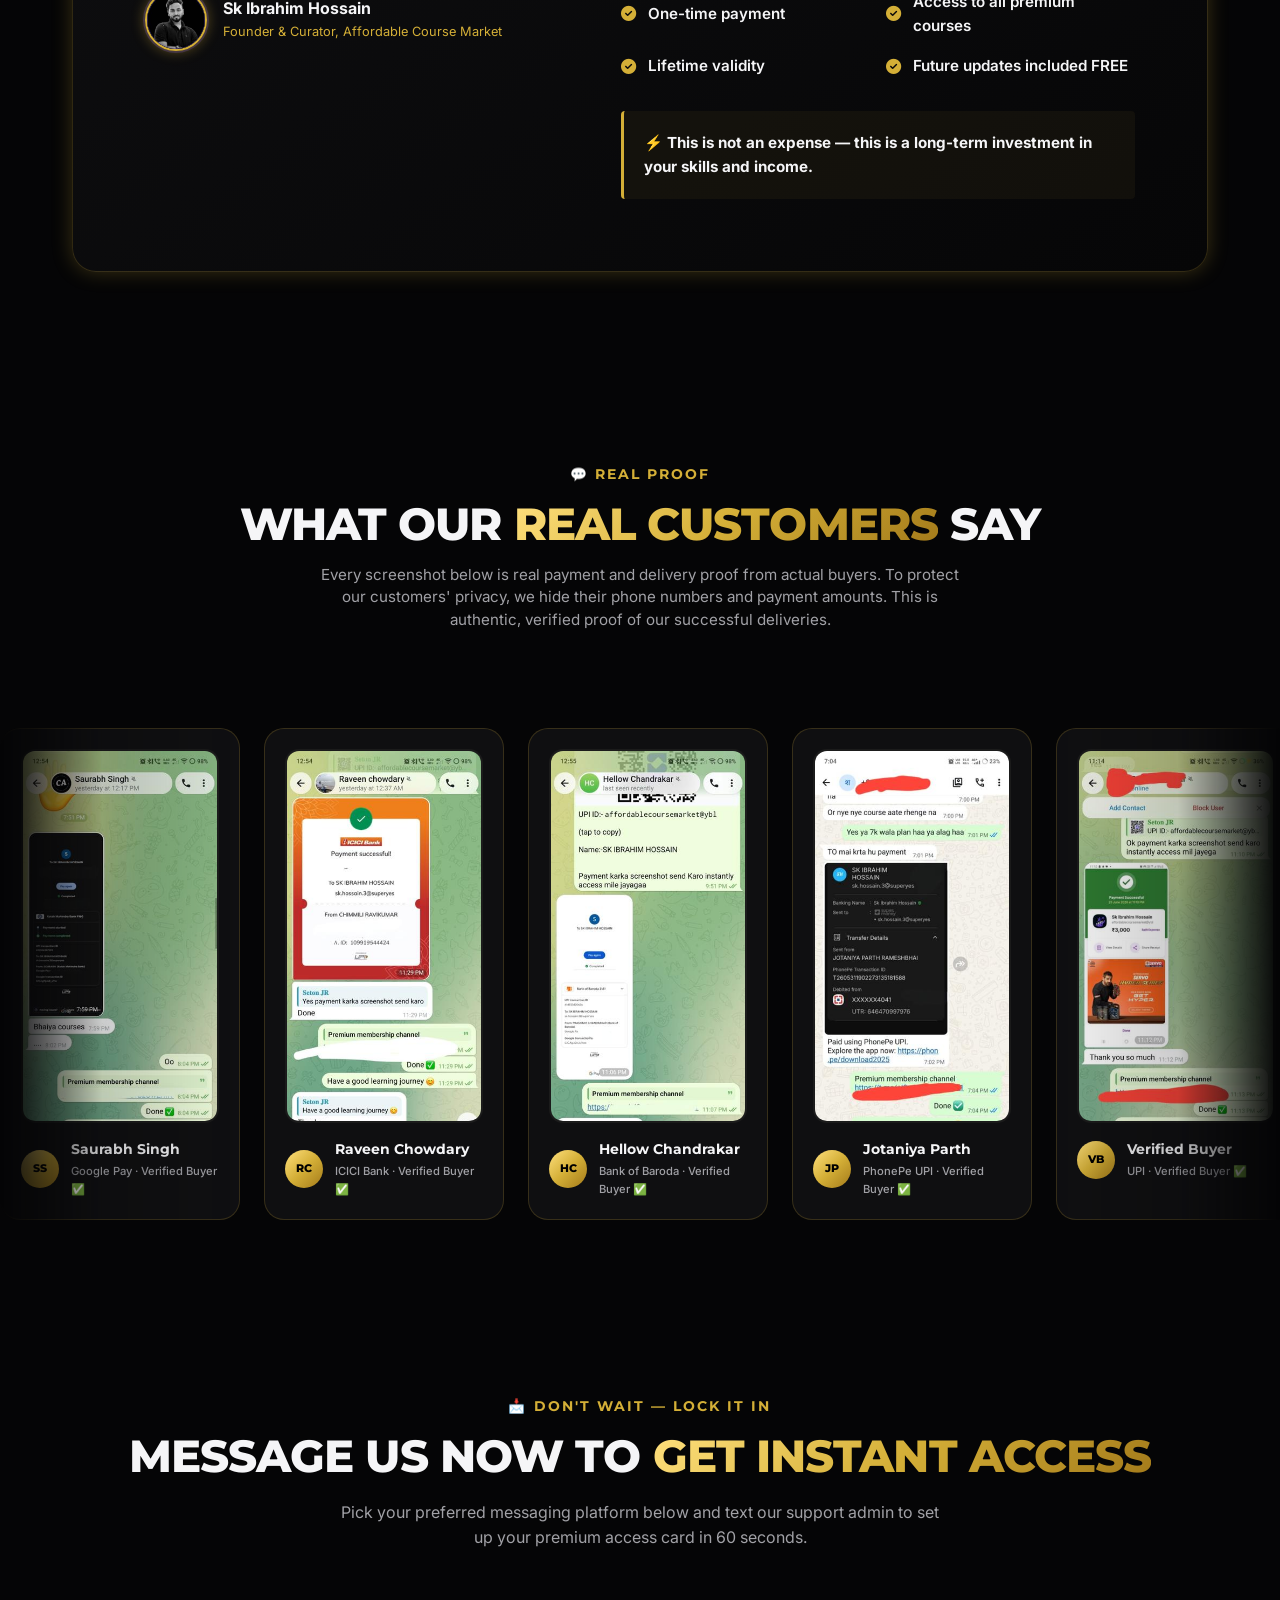
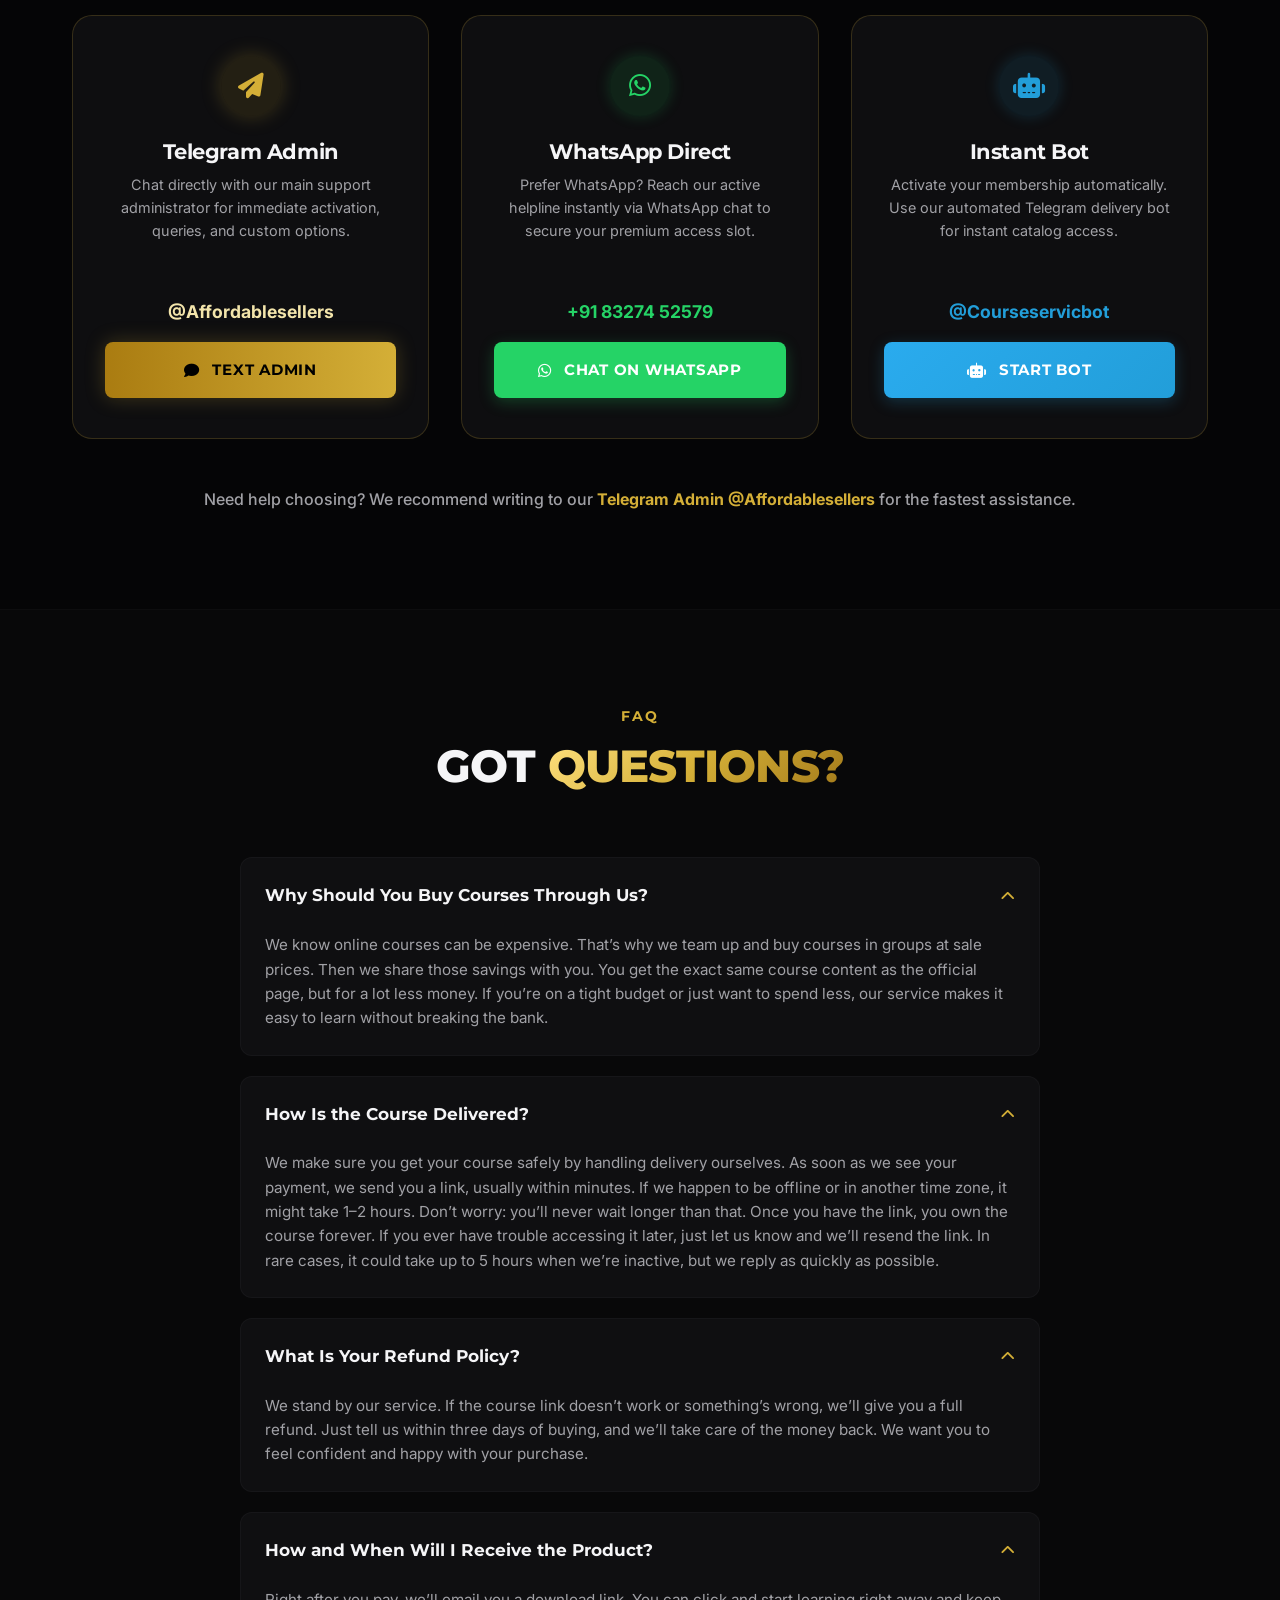
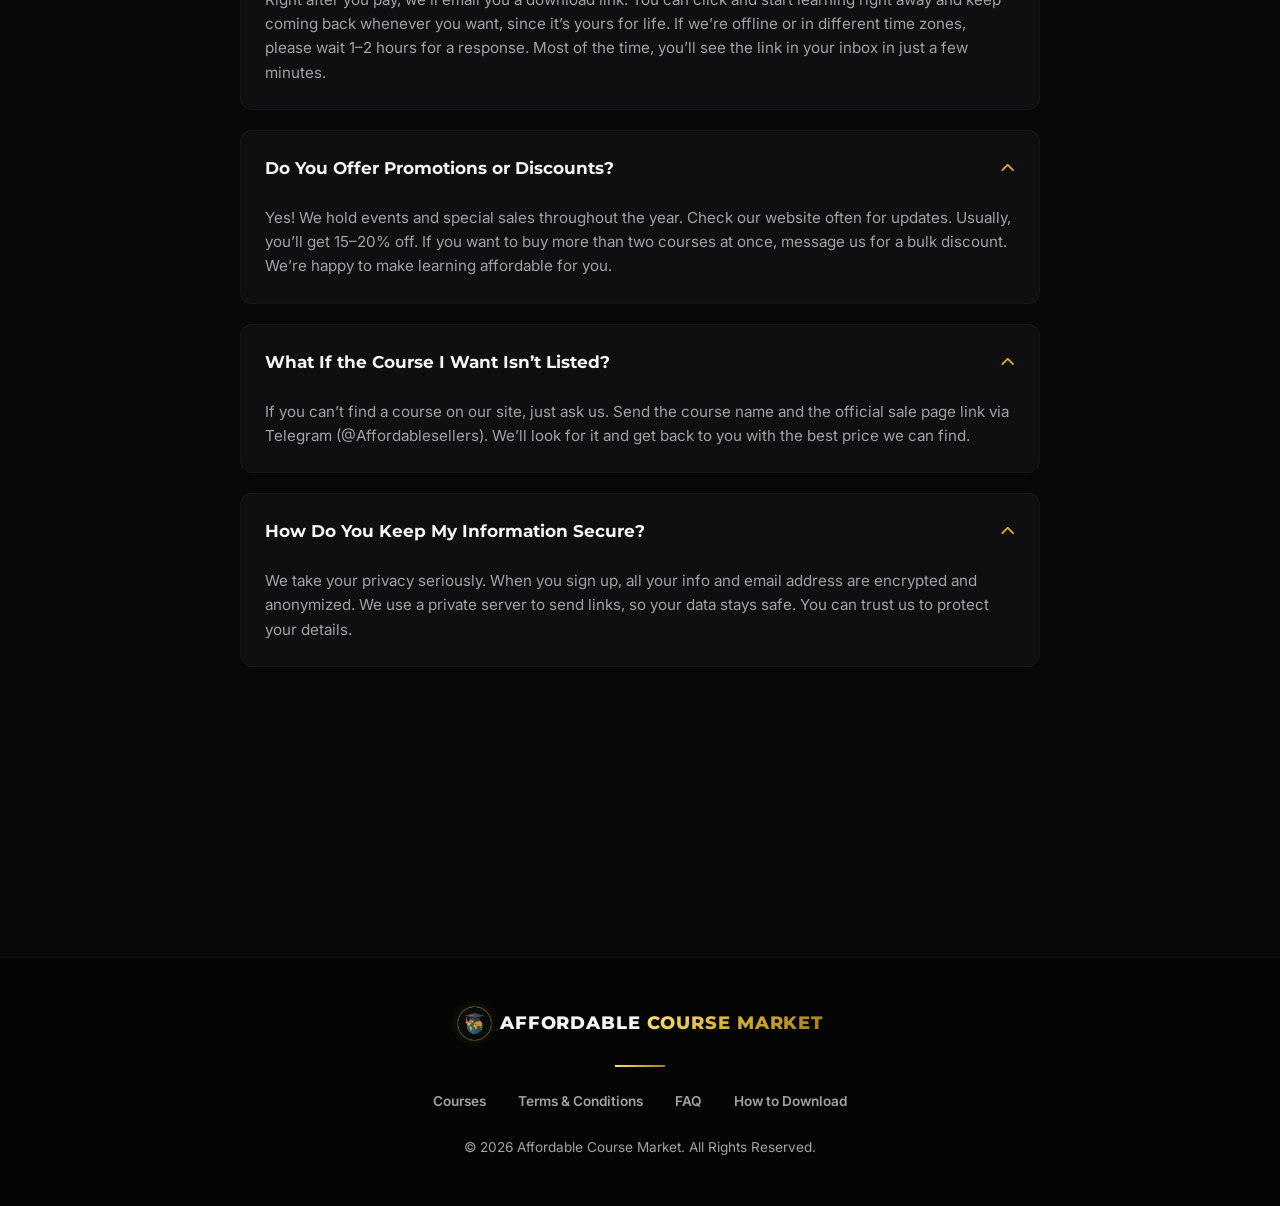
==== commit 2c05def5: "Optimize website loading performance for mobile (PageSpeed Insights 90+)" ====
--- a/index.html
+++ b/index.html
@@ -11,7 +11,7 @@
     <link rel="preconnect" href="https://fonts.gstatic.com" crossorigin>
     
     <!-- FontAwesome for Premium Icons -->
-    <link rel="stylesheet" href="https://cdnjs.cloudflare.com/ajax/libs/font-awesome/6.4.0/css/all.min.css">
+    <link rel="stylesheet" href="https://cdnjs.cloudflare.com/ajax/libs/font-awesome/6.4.0/css/all.min.css" media="print" onload="this.media='all'">
     
     <!-- Custom Stylesheet -->
     <link rel="stylesheet" href="style.css?v=1.2">
@@ -292,7 +292,7 @@
                         I know the truth — these courses are extremely expensive officially. Even I couldn't afford to buy them one by one.
                     </blockquote>
                     <div class="story-author">
-                        <img src="assets/founder-photo.png" alt="Sk Ibrahim Hossain — Founder" style="width: 62px; height: 62px; border-radius: 50%; object-fit: cover; border: 2.5px solid var(--gold-primary); box-shadow: 0 0 14px rgba(212,175,55,0.45), 0 0 0 2px rgba(100,70,200,0.3); flex-shrink: 0;">
+                        <img src="assets/founder-photo.png" alt="Sk Ibrahim Hossain — Founder" loading="lazy" style="width: 62px; height: 62px; border-radius: 50%; object-fit: cover; border: 2.5px solid var(--gold-primary); box-shadow: 0 0 14px rgba(212,175,55,0.45), 0 0 0 2px rgba(100,70,200,0.3); flex-shrink: 0;">
                         <div class="author-details">
                             <h5>Sk Ibrahim Hossain</h5>
                             <p>Founder & Curator, Affordable Course Market</p>
@@ -1056,6 +1056,6 @@
     </div>
 
     <!-- Custom Interactivity Script -->
-    <script src="script.js"></script>
+    <script src="script.js" defer></script>
 </body>
 </html>
--- a/style.css
+++ b/style.css
@@ -2456,3 +2456,35 @@
         box-shadow: 0 0 0 0 rgba(255, 255, 255, 0), 0 4px 20px rgba(0,0,0,0.4);
     }
 }
+
+/* --- Hero Purchase Button (Courses Details) Custom Styles --- */
+#hero-purchase-btn {
+    position: relative !important;
+    overflow: hidden !important;
+    transition: all 0.3s cubic-bezier(0.175, 0.885, 0.32, 1.275) !important;
+}
+
+#hero-purchase-btn::before {
+    content: '';
+    position: absolute;
+    top: 0;
+    left: -100%;
+    width: 100%;
+    height: 100%;
+    background: linear-gradient(90deg, transparent, rgba(255, 255, 255, 0.4), transparent);
+    transition: 0.6s;
+}
+
+#hero-purchase-btn:hover::before {
+    left: 100%;
+}
+
+#hero-purchase-btn:hover {
+    transform: scale(1.04) translateY(-3px) !important;
+    box-shadow: 0 0 55px rgba(212,175,55,0.85), 0 12px 40px rgba(0,0,0,0.55) !important;
+    background: linear-gradient(90deg, #AA7C11 0%, #D4AF37 50%, #FFE07D 100%) !important;
+}
+
+#hero-purchase-btn:active {
+    transform: scale(0.98) translateY(-1px) !important;
+}
